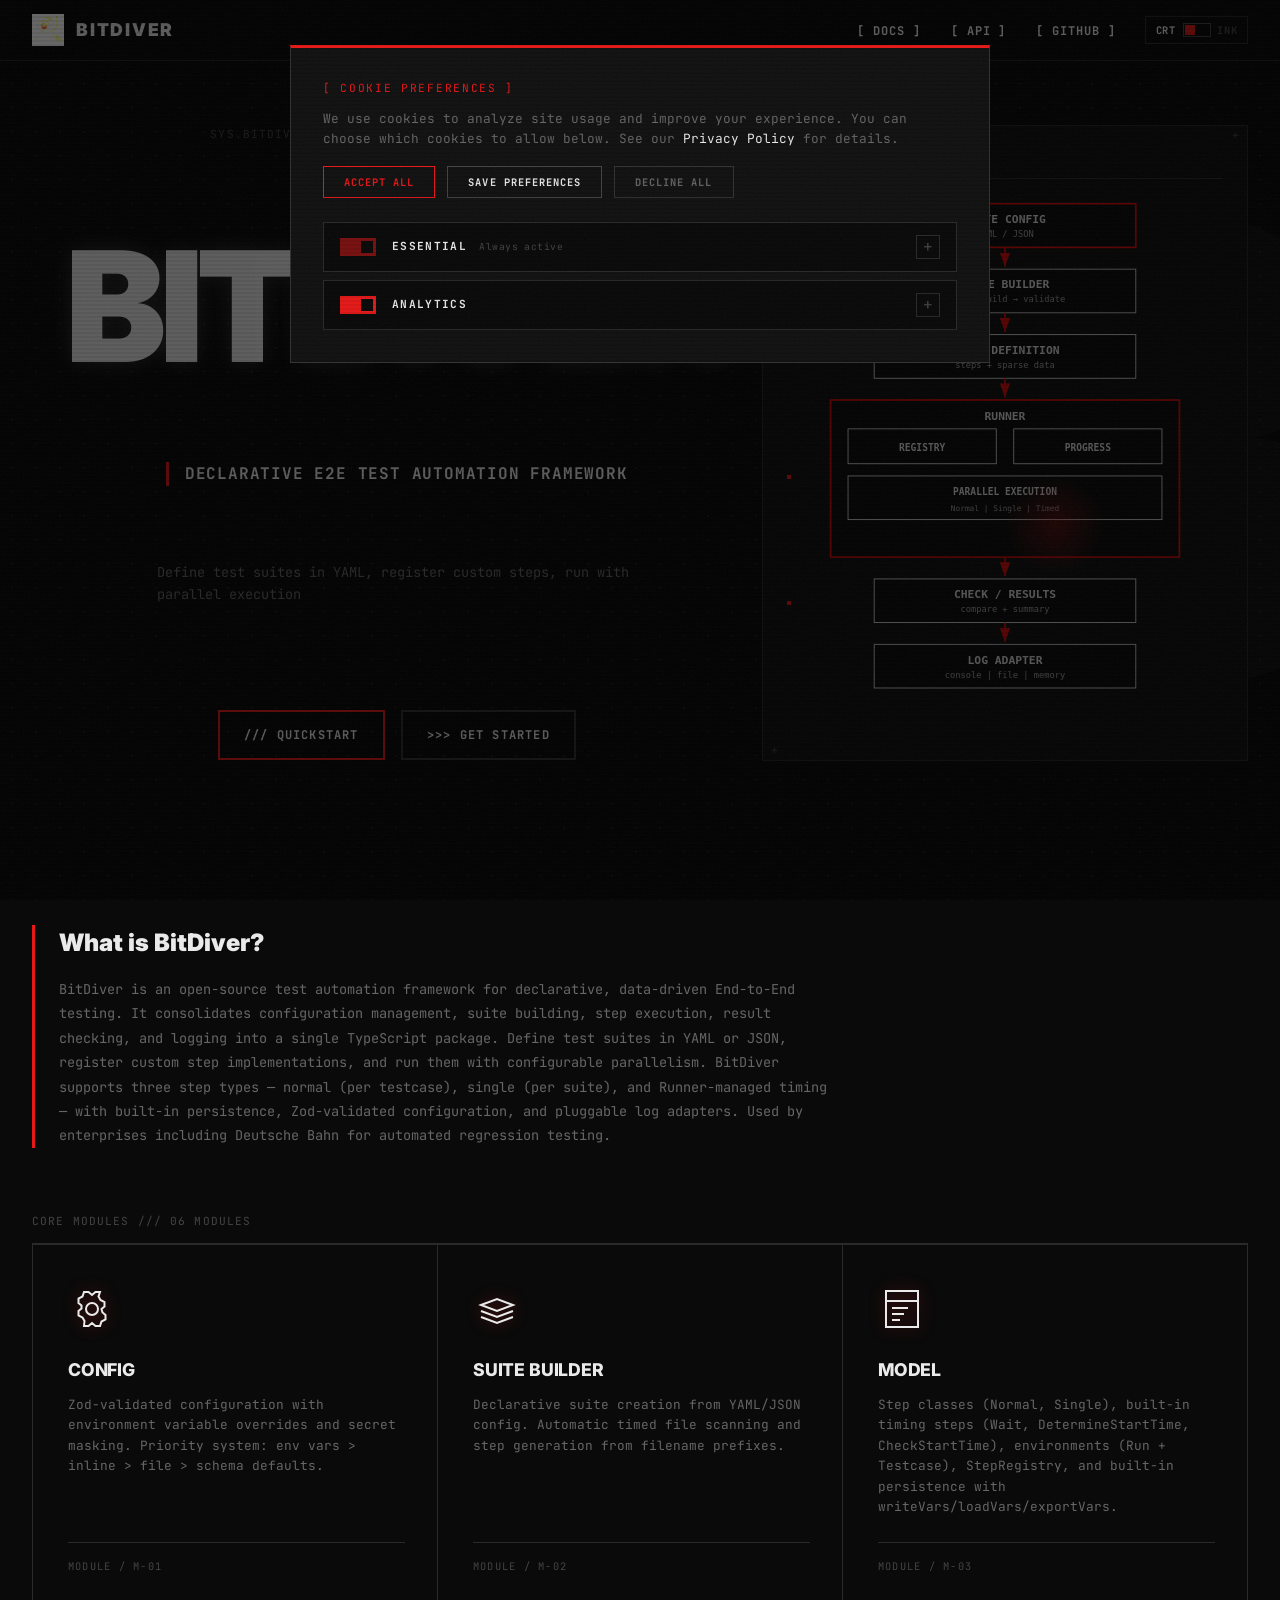
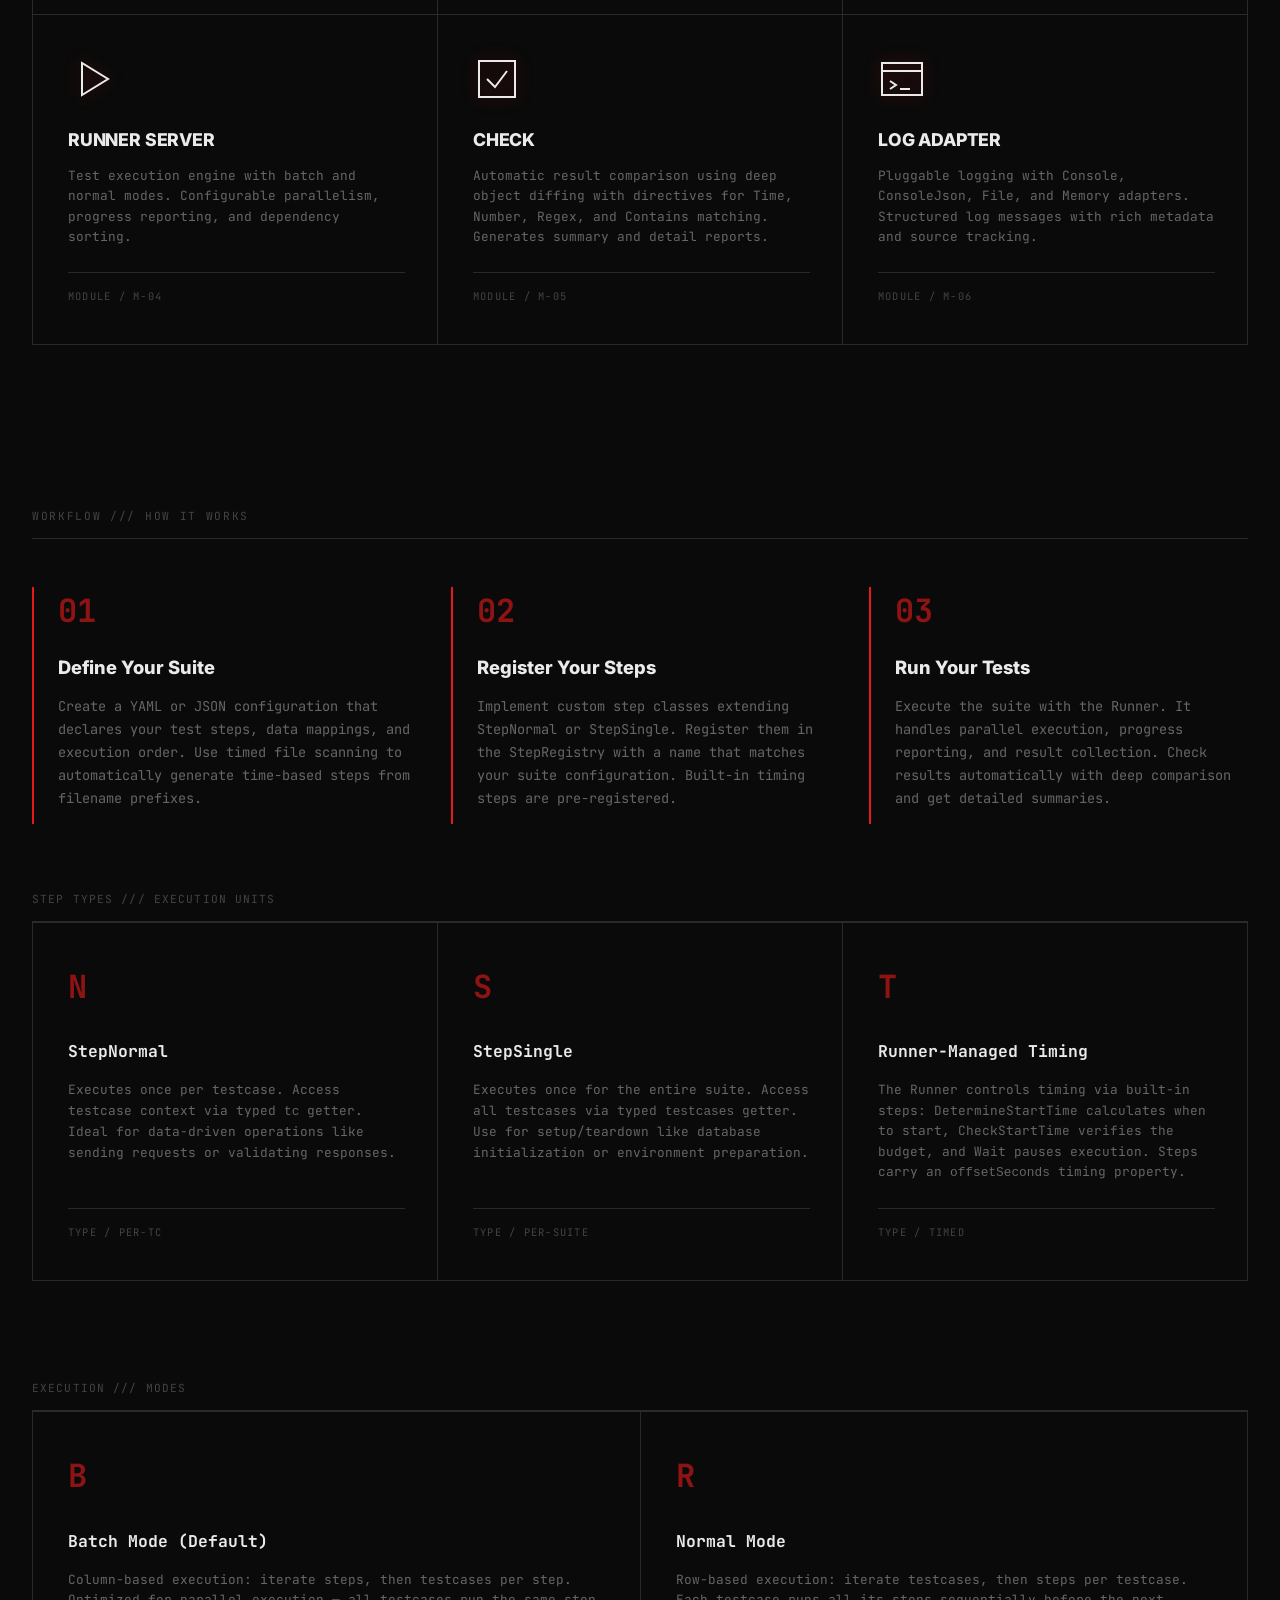
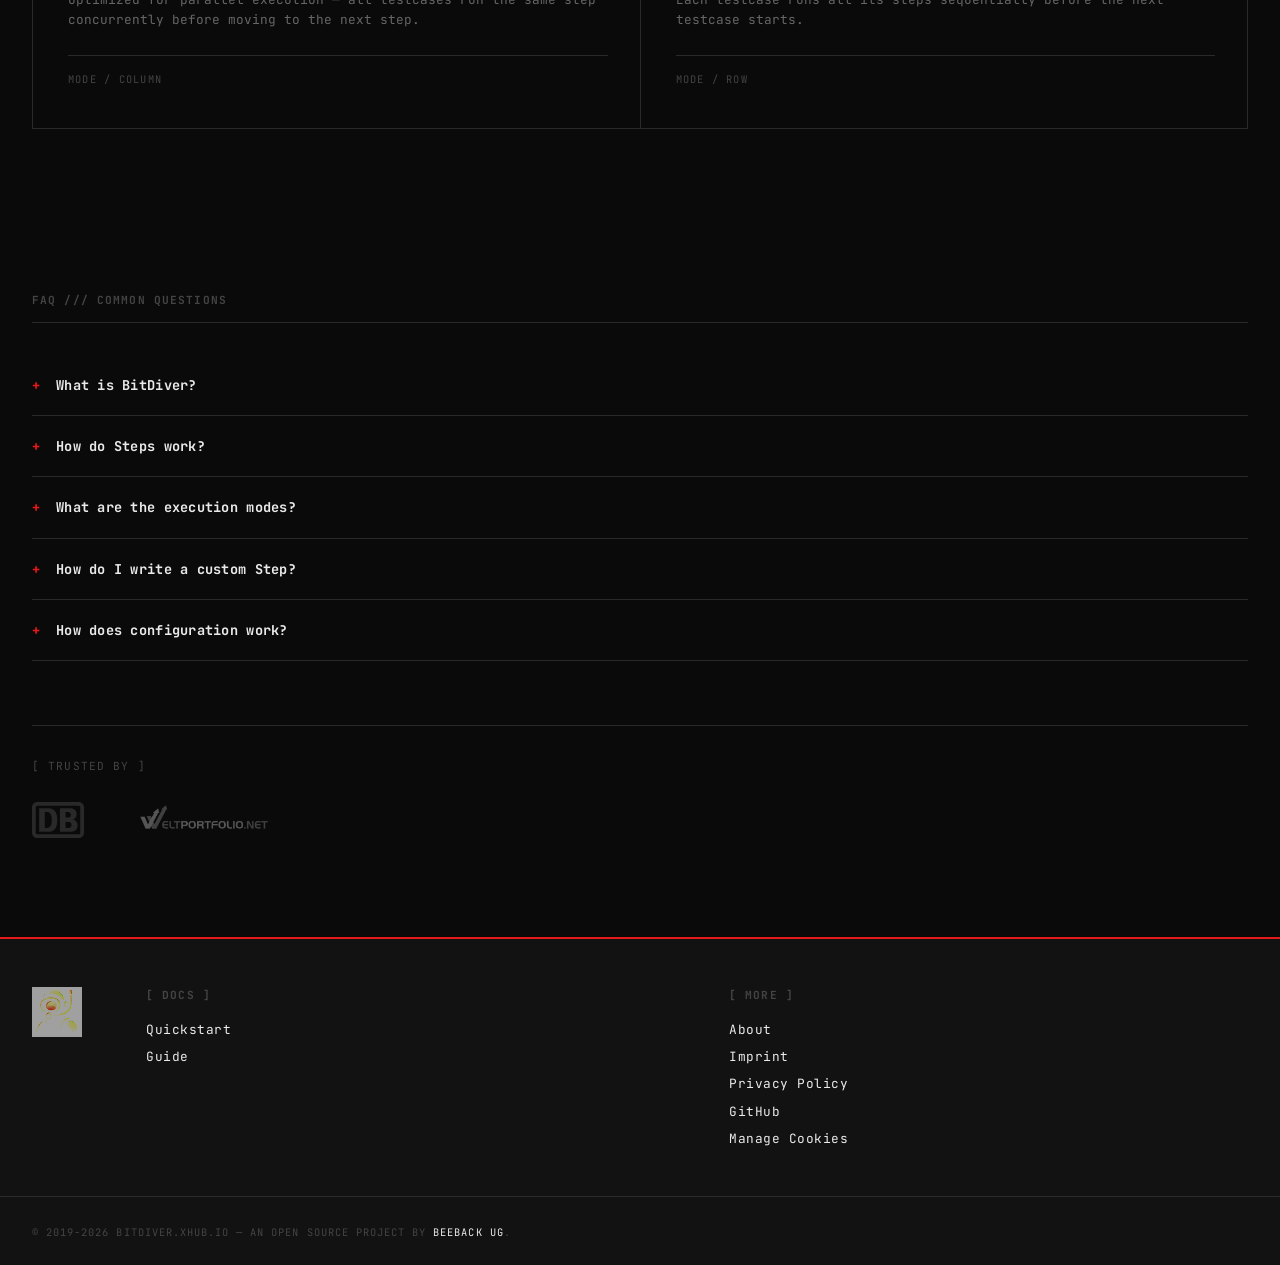
==== index.html @ 764ecbe9 "fix: update dokumentation" ====
<!DOCTYPE html>
<html lang="en">

<head>
  <meta charset="utf-8" />
  <meta http-equiv="X-UA-Compatible" content="IE=edge" />
  <title>BitDiver · Declarative E2E Test Automation Framework</title>
  <meta name="viewport" content="width=device-width, initial-scale=1.0" />
  <meta name="description" content="BitDiver is an open-source test automation framework for declarative, data-driven End-to-End testing. Define suites in YAML/JSON, register custom steps, run with parallel execution." />
  <meta property="og:title" content="BitDiver · Declarative E2E Test Automation Framework" />
  <meta property="og:type" content="website" />
  <meta property="og:url" content="https://bitdiver.xhub.io/" />
  <meta property="og:description" content="BitDiver is an open-source test automation framework for declarative, data-driven End-to-End testing with TypeScript." />
  <meta property="og:image" content="https://bitdiver.xhub.io/img/logo.png" />
  <meta name="twitter:card" content="summary" />
  <meta name="twitter:image" content="https://bitdiver.xhub.io/img/logo.png" />
  <meta name="twitter:title" content="BitDiver · Declarative E2E Test Automation Framework" />
  <meta name="twitter:description" content="An open-source test automation framework for declarative, data-driven End-to-End testing" />
  <meta name="twitter:site" content="@xhubio" />
  <meta name="robots" content="index, follow" />
  <link rel="canonical" href="https://bitdiver.xhub.io/" />
  <link rel="shortcut icon" href="/img/favicon.png" />
  <link rel="apple-touch-icon" href="/img/favicon.png" />
  <link rel="preconnect" href="https://fonts.googleapis.com" />
  <link rel="preconnect" href="https://fonts.gstatic.com" crossorigin />
  <link rel="preload"
    href="https://fonts.googleapis.com/css2?family=Inter:wght@800;900&family=JetBrains+Mono:wght@400;700&display=swap"
    as="style" />
  <link
    href="https://fonts.googleapis.com/css2?family=Inter:wght@800;900&family=JetBrains+Mono:wght@400;700&display=swap"
    rel="stylesheet" />
  <link rel="stylesheet" href="/css/brutalist.css" />
  <script type="application/ld+json">
  {
    "@context": "https://schema.org",
    "@type": "SoftwareApplication",
    "name": "BitDiver",
    "description": "A declarative E2E test automation framework. Define test suites in YAML/JSON, register custom steps, and run with parallel execution.",
    "url": "https://bitdiver.xhub.io",
    "applicationCategory": "DeveloperApplication",
    "operatingSystem": "Any",
    "offers": {
      "@type": "Offer",
      "price": "0",
      "priceCurrency": "USD"
    },
    "creator": {
      "@type": "Organization",
      "name": "xhub.io",
      "url": "https://xhub.io"
    },
    "codeRepository": "https://github.com/bitdiver/runner",
    "programmingLanguage": "TypeScript",
    "runtimePlatform": "Node.js",
    "license": "https://opensource.org/licenses/MIT",
    "datePublished": "2019-01-01",
    "dateModified": "2026-04-06",
    "keywords": "test automation, E2E testing, declarative testing, data-driven testing, parallel execution, TypeScript",
    "sameAs": [
      "https://github.com/bitdiver/runner",
      "https://www.npmjs.com/package/@xhubio/bitdiver-runner"
    ]
  }
  </script>
  <script type="application/ld+json">
  {
    "@context": "https://schema.org",
    "@type": "WebSite",
    "name": "BitDiver",
    "url": "https://bitdiver.xhub.io",
    "description": "An open-source test automation framework for declarative, data-driven E2E testing",
    "publisher": {
      "@type": "Organization",
      "name": "BeeBack UG",
      "url": "https://xhub.io"
    }
  }
  </script>
  <script type="application/ld+json">
  {
    "@context": "https://schema.org",
    "@type": "HowTo",
    "name": "How to run E2E tests with BitDiver",
    "description": "Define test suites declaratively, register custom step implementations, and execute with parallel processing.",
    "step": [
      {
        "@type": "HowToStep",
        "position": 1,
        "name": "Define Your Suite",
        "text": "Create a YAML or JSON configuration that declares your test steps, data mappings, and execution order. Use timed file scanning to automatically generate time-based steps from filename prefixes."
      },
      {
        "@type": "HowToStep",
        "position": 2,
        "name": "Register Your Steps",
        "text": "Implement custom step classes extending StepNormal or StepSingle. Register them in the StepRegistry with a name that matches your suite configuration. Built-in timing steps are pre-registered."
      },
      {
        "@type": "HowToStep",
        "position": 3,
        "name": "Run Your Tests",
        "text": "Execute the suite with the Runner. It handles parallel execution, progress reporting, and result collection. Check results automatically with deep comparison and get detailed summaries."
      }
    ]
  }
  </script>
  <script type="application/ld+json">
  {
    "@context": "https://schema.org",
    "@type": "FAQPage",
    "mainEntity": [
      {
        "@type": "Question",
        "name": "What is BitDiver?",
        "acceptedAnswer": {
          "@type": "Answer",
          "text": "BitDiver is an open-source test automation framework for declarative, data-driven End-to-End testing. It consolidates configuration, suite building, step execution, result checking, and logging into a single TypeScript package."
        }
      },
      {
        "@type": "Question",
        "name": "How do Steps work in BitDiver?",
        "acceptedAnswer": {
          "@type": "Answer",
          "text": "Steps follow a lifecycle: start() → beforeRun() → run() → afterRun() → end(). There are two primary types: StepNormal (runs per testcase) and StepSingle (runs once per suite). Timing is handled by the Runner using built-in steps (DetermineStartTime, CheckStartTime, Wait). Custom steps extend these base classes and implement the run() method."
        }
      },
      {
        "@type": "Question",
        "name": "What are the execution modes?",
        "acceptedAnswer": {
          "@type": "Answer",
          "text": "BitDiver supports two execution modes. Batch mode (default) iterates steps first, then testcases per step — optimized for parallel execution. Normal mode iterates testcases first, then steps per testcase — each testcase completes all steps before the next starts."
        }
      },
      {
        "@type": "Question",
        "name": "How do I write a custom Step?",
        "acceptedAnswer": {
          "@type": "Answer",
          "text": "Create a TypeScript class extending StepNormal or StepSingle. Implement the run() method with your test logic. Register the step in the StepRegistry with a name matching your suite configuration. Access testcase data via the typed tc getter (StepNormal) or testcases getter (StepSingle). Built-in timing steps are pre-registered."
        }
      },
      {
        "@type": "Question",
        "name": "How does configuration work?",
        "acceptedAnswer": {
          "@type": "Answer",
          "text": "BitDiver uses Zod schemas for configuration validation with TypeScript type inference. The loadConfig() function supports a priority system: environment variables override inline values, which override file values, which override schema defaults. Sensitive fields are automatically masked in logs."
        }
      }
    ]
  }
  </script>
  <!-- Google Analytics — loaded only after cookie consent -->
</head>

<body data-theme="tactical">

  <!-- CRT Scanline Overlay -->
  <div class="crt-overlay" aria-hidden="true"></div>

  <!-- HEADER -->
  <header class="site-header">
    <div class="header-inner">
      <a href="/" class="site-logo">
        <img src="/img/logo.png" alt="BitDiver" width="40" height="40" />
        <span class="site-name">BitDiver</span>
      </a>
      <div class="header-right">
        <nav class="site-nav">
          <ul>
            <li><a href="/docs/quickstart.html">[ DOCS ]</a></li>
            <li><a href="/docs/api.html">[ API ]</a></li>
            <li><a href="https://github.com/bitdiver/runner">[ GITHUB ]</a></li>
          </ul>
        </nav>
        <button class="theme-toggle" onclick="toggleTheme()" aria-label="Toggle theme">
          <span class="theme-toggle-label-dark">CRT</span>
          <span class="theme-toggle-track"><span class="theme-toggle-thumb"></span></span>
          <span class="theme-toggle-label-light">INK</span>
        </button>
      </div>
    </div>
  </header>

  <!-- HERO -->
  <section class="hero">
    <span class="hero-watermark" aria-hidden="true">B</span>
    <div class="hero-inner">
      <div class="hero-meta">
        <samp>SYS.BITDIVER // REV 3.0</samp>
        <samp>STATUS: OPERATIONAL</samp>
      </div>
      <h1 class="hero-title">BitDiver</h1>
      <p class="hero-tagline">Declarative E2E Test Automation Framework</p>
      <p class="hero-subtitle">Define test suites in YAML, register custom steps, run with parallel execution</p>
      <div class="hero-actions">
        <a href="/docs/quickstart.html" class="btn-primary">/// QUICKSTART</a>
        <a href="/docs/concepts.html" class="btn-secondary">&gt;&gt;&gt; GET STARTED</a>
      </div>
    </div>
    <div class="hero-diagram">
      <div class="diagram-frame">
        <div class="pulse-core" aria-hidden="true"></div>
        <span class="data-dot" aria-hidden="true"></span>
        <span class="data-dot" aria-hidden="true"></span>
        <span class="data-dot" aria-hidden="true"></span>
        <samp class="frame-label">[ SYSTEM ARCHITECTURE ]</samp>
        <img src="/img/arch.svg" alt="BitDiver architecture diagram" width="500" height="620" loading="lazy" />
      </div>
    </div>
  </section>

  <!-- WHAT IS BITDIVER -->
  <section class="definition">
    <div class="definition-inner">
      <h2>What is BitDiver?</h2>
      <p>BitDiver is an open-source test automation framework for declarative, data-driven End-to-End testing. It
        consolidates configuration management, suite building, step execution, result checking, and logging into a single
        TypeScript package. Define test suites in YAML or JSON, register custom step implementations, and run them with
        configurable parallelism. BitDiver supports three step types — normal (per testcase), single (per suite), and
        Runner-managed timing — with built-in persistence, Zod-validated configuration, and pluggable log adapters.
        Used by enterprises including Deutsche Bahn for automated regression testing.</p>
    </div>
  </section>

  <!-- CORE MODULES -->
  <section class="features">
    <div class="features-header">
      <samp>CORE MODULES /// 06 MODULES</samp>
      <hr />
    </div>
    <div class="features-grid">
      <article class="feature-card">
        <div class="feature-icon">
          <img src="/img/fa-config.svg" alt="Configuration icon" width="48" height="48" loading="lazy" />
        </div>
        <h2 class="feature-title">Config</h2>
        <p>Zod-validated configuration with environment variable overrides and secret masking. Priority system: env vars
          &gt; inline &gt; file &gt; schema defaults.</p>
        <samp class="feature-id">MODULE / M-01</samp>
      </article>
      <article class="feature-card">
        <div class="feature-icon">
          <img src="/img/fa-suite.svg" alt="Suite builder icon" width="48" height="48" loading="lazy" />
        </div>
        <h2 class="feature-title">Suite Builder</h2>
        <p>Declarative suite creation from YAML/JSON config. Automatic timed file scanning and step generation from
          filename prefixes.</p>
        <samp class="feature-id">MODULE / M-02</samp>
      </article>
      <article class="feature-card">
        <div class="feature-icon">
          <img src="/img/fa-model.svg" alt="Model icon" width="48" height="48" loading="lazy" />
        </div>
        <h2 class="feature-title">Model</h2>
        <p>Step classes (Normal, Single), built-in timing steps (Wait, DetermineStartTime, CheckStartTime), environments (Run + Testcase), StepRegistry, and built-in persistence
          with writeVars/loadVars/exportVars.</p>
        <samp class="feature-id">MODULE / M-03</samp>
      </article>
      <article class="feature-card">
        <div class="feature-icon">
          <img src="/img/fa-runner.svg" alt="Runner icon" width="48" height="48" loading="lazy" />
        </div>
        <h2 class="feature-title">Runner Server</h2>
        <p>Test execution engine with batch and normal modes. Configurable parallelism, progress reporting, and
          dependency sorting.</p>
        <samp class="feature-id">MODULE / M-04</samp>
      </article>
      <article class="feature-card">
        <div class="feature-icon">
          <img src="/img/fa-check.svg" alt="Check icon" width="48" height="48" loading="lazy" />
        </div>
        <h2 class="feature-title">Check</h2>
        <p>Automatic result comparison using deep object diffing with directives for Time, Number, Regex, and Contains
          matching. Generates summary and detail reports.</p>
        <samp class="feature-id">MODULE / M-05</samp>
      </article>
      <article class="feature-card">
        <div class="feature-icon">
          <img src="/img/fa-log.svg" alt="Log adapter icon" width="48" height="48" loading="lazy" />
        </div>
        <h2 class="feature-title">Log Adapter</h2>
        <p>Pluggable logging with Console, ConsoleJson, File, and Memory adapters. Structured log messages with rich
          metadata and source tracking.</p>
        <samp class="feature-id">MODULE / M-06</samp>
      </article>
    </div>
  </section>

  <!-- HOW IT WORKS -->
  <section class="how-it-works">
    <div class="how-header">
      <samp>WORKFLOW /// HOW IT WORKS</samp>
      <hr />
    </div>
    <div class="how-grid">
      <div class="how-step">
        <samp class="how-step-id">01</samp>
        <h3>Define Your Suite</h3>
        <p>Create a YAML or JSON configuration that declares your test steps, data mappings, and execution order. Use
          timed file scanning to automatically generate time-based steps from filename prefixes.</p>
      </div>
      <div class="how-step">
        <samp class="how-step-id">02</samp>
        <h3>Register Your Steps</h3>
        <p>Implement custom step classes extending StepNormal or StepSingle. Register them in the
          StepRegistry with a name that matches your suite configuration. Built-in timing steps are pre-registered.</p>
      </div>
      <div class="how-step">
        <samp class="how-step-id">03</samp>
        <h3>Run Your Tests</h3>
        <p>Execute the suite with the Runner. It handles parallel execution, progress reporting, and result collection.
          Check results automatically with deep comparison and get detailed summaries.</p>
      </div>
    </div>
  </section>

  <!-- STEP TYPES -->
  <section class="step-types">
    <div class="step-types-header">
      <samp>STEP TYPES /// EXECUTION UNITS</samp>
      <hr />
    </div>
    <div class="step-types-grid">
      <article class="step-type-card">
        <samp class="how-step-id">N</samp>
        <h3>StepNormal</h3>
        <p>Executes once per testcase. Access testcase context via typed <code>tc</code> getter. Ideal for data-driven
          operations like sending requests or validating responses.</p>
        <samp class="feature-id">TYPE / PER-TC</samp>
      </article>
      <article class="step-type-card">
        <samp class="how-step-id">S</samp>
        <h3>StepSingle</h3>
        <p>Executes once for the entire suite. Access all testcases via typed <code>testcases</code> getter. Use for
          setup/teardown like database initialization or environment preparation.</p>
        <samp class="feature-id">TYPE / PER-SUITE</samp>
      </article>
      <article class="step-type-card">
        <samp class="how-step-id">T</samp>
        <h3>Runner-Managed Timing</h3>
        <p>The Runner controls timing via built-in steps: DetermineStartTime calculates when to start, CheckStartTime verifies the budget, and Wait pauses execution. Steps carry an <code>offsetSeconds</code> timing property.</p>
        <samp class="feature-id">TYPE / TIMED</samp>
      </article>
    </div>
  </section>

  <!-- EXECUTION MODES -->
  <section class="execution-modes">
    <div class="execution-modes-header">
      <samp>EXECUTION /// MODES</samp>
      <hr />
    </div>
    <div class="execution-modes-grid">
      <article class="execution-mode-card">
        <samp class="how-step-id">B</samp>
        <h3>Batch Mode (Default)</h3>
        <p>Column-based execution: iterate steps, then testcases per step. Optimized for parallel execution — all
          testcases run the same step concurrently before moving to the next step.</p>
        <samp class="feature-id">MODE / COLUMN</samp>
      </article>
      <article class="execution-mode-card">
        <samp class="how-step-id">R</samp>
        <h3>Normal Mode</h3>
        <p>Row-based execution: iterate testcases, then steps per testcase. Each testcase runs all its steps
          sequentially before the next testcase starts.</p>
        <samp class="feature-id">MODE / ROW</samp>
      </article>
    </div>
  </section>

  <!-- FAQ -->
  <section class="faq">
    <div class="faq-header">
      <samp>FAQ /// COMMON QUESTIONS</samp>
      <hr />
    </div>
    <div class="faq-list">
      <details class="faq-item">
        <summary class="faq-question">What is BitDiver?</summary>
        <p class="faq-answer">BitDiver is an open-source test automation framework for declarative, data-driven
          End-to-End testing. It consolidates configuration, suite building, step execution, result checking, and logging
          into a single TypeScript package. Define suites in YAML/JSON, register custom steps, and run with parallel
          execution.</p>
      </details>
      <details class="faq-item">
        <summary class="faq-question">How do Steps work?</summary>
        <p class="faq-answer">Steps follow a lifecycle: start() &rarr; beforeRun() &rarr; run() &rarr; afterRun() &rarr; end(). There are
          two primary types: StepNormal (runs per testcase) and StepSingle (runs once per suite). Timing is handled by the Runner using built-in steps (DetermineStartTime, CheckStartTime, Wait). Custom steps extend these base classes and implement the run() method.</p>
      </details>
      <details class="faq-item">
        <summary class="faq-question">What are the execution modes?</summary>
        <p class="faq-answer">BitDiver supports two modes. Batch mode (default) iterates steps first, then testcases per
          step — optimized for parallel execution. Normal mode iterates testcases first, then steps per testcase — each
          testcase completes all steps before the next starts.</p>
      </details>
      <details class="faq-item">
        <summary class="faq-question">How do I write a custom Step?</summary>
        <p class="faq-answer">Create a TypeScript class extending StepNormal or StepSingle. Implement the
          run() method with your test logic. Register the step in the StepRegistry with a name matching your suite
          configuration. Access testcase data via the typed tc getter (StepNormal) or testcases getter (StepSingle). Built-in timing steps are pre-registered and available by default.</p>
      </details>
      <details class="faq-item">
        <summary class="faq-question">How does configuration work?</summary>
        <p class="faq-answer">BitDiver uses Zod schemas for configuration validation with TypeScript type inference. The
          loadConfig() function supports a priority system: environment variables override inline values, which override
          file values, which override schema defaults. Sensitive fields are automatically masked in logs.</p>
      </details>
    </div>
  </section>

  <!-- TRUST LOGOS -->
  <section class="trust">
    <div class="trust-inner">
      <samp class="trust-label">[ TRUSTED BY ]</samp>
      <div class="trust-logos">
        <img src="/img/users/deutschebahn.svg" alt="Deutsche Bahn" width="110" height="76" loading="lazy" />
        <a href="https://weltportfolio.net" target="_blank" rel="noopener">
          <picture>
            <source srcset="/img/users/LogoWeltportfolio.webp" type="image/webp"><img
              src="/img/users/LogoWeltportfolio.png" alt="Weltportfolio" width="200" height="50" loading="lazy" />
          </picture>
        </a>
      </div>
    </div>
  </section>

  <!-- FOOTER -->
  <footer class="site-footer">
    <div class="footer-inner">
      <div class="footer-logo">
        <a href="/"><img src="/img/logo.png" alt="BitDiver" width="50" height="50" /></a>
      </div>
      <div class="footer-col">
        <samp class="footer-heading">[ DOCS ]</samp>
        <a href="/docs/quickstart.html">Quickstart</a>
        <a href="/docs/concepts.html">Guide</a>
      </div>
      <div class="footer-col">
        <samp class="footer-heading">[ MORE ]</samp>
        <a href="/about.html">About</a>
        <a href="/imprint.html">Imprint</a>
        <a href="/privacyPolicy.html">Privacy Policy</a>
        <a href="https://github.com/bitdiver/runner">GitHub</a>
        <a href="#" onclick="resetCookieConsent();return false;">Manage Cookies</a>
      </div>
    </div>
    <div class="footer-copyright">
      <samp>&copy; 2019-2026 BITDIVER.XHUB.IO &mdash; An Open Source Project by <a
          href="https://xhub.io">BeeBack UG</a>.</samp>
    </div>
  </footer>

  <!-- Cookie Consent Banner -->
  <div id="cookie-banner" class="cookie-banner" style="display:none;">
    <div class="cookie-inner">
      <div class="cookie-main">
        <samp class="cookie-title">[ COOKIE PREFERENCES ]</samp>
        <p class="cookie-text">We use cookies to analyze site usage and improve your experience. You can choose which
          cookies to allow below. See our <a href="/privacyPolicy.html">Privacy Policy</a> for details.</p>
        <div class="cookie-actions">
          <button onclick="acceptAllCookies()" class="cookie-btn cookie-accept">ACCEPT ALL</button>
          <button onclick="savePreferences()" class="cookie-btn cookie-save">SAVE PREFERENCES</button>
          <button onclick="declineAllCookies()" class="cookie-btn cookie-decline">DECLINE ALL</button>
        </div>
      </div>
      <div class="cookie-categories">
        <!-- Essential -->
        <div class="cookie-category">
          <div class="cookie-cat-header">
            <label class="cookie-toggle">
              <input type="checkbox" checked disabled />
              <span class="cookie-slider cookie-slider-locked"></span>
            </label>
            <div class="cookie-cat-info">
              <samp class="cookie-cat-name">ESSENTIAL</samp>
              <span class="cookie-cat-badge">Always active</span>
            </div>
            <button class="cookie-expand" onclick="this.closest('.cookie-category').classList.toggle('open')"
              aria-label="Toggle details">+</button>
          </div>
          <div class="cookie-cat-details">
            <table class="cookie-table">
              <tr>
                <td><samp>Provider</samp></td>
                <td>bitdiver.xhub.io (First Party)</td>
              </tr>
              <tr>
                <td><samp>Cookies</samp></td>
                <td><code>bitdiver-theme</code> — Stores your theme preference (CRT/INK)</td>
              </tr>
              <tr>
                <td><samp>Duration</samp></td>
                <td>Persistent (localStorage)</td>
              </tr>
              <tr>
                <td><samp>Purpose</samp></td>
                <td>Remember your display preferences across visits</td>
              </tr>
            </table>
          </div>
        </div>
        <!-- Analytics -->
        <div class="cookie-category">
          <div class="cookie-cat-header">
            <label class="cookie-toggle">
              <input type="checkbox" id="cookie-analytics" checked />
              <span class="cookie-slider"></span>
            </label>
            <div class="cookie-cat-info">
              <samp class="cookie-cat-name">ANALYTICS</samp>
            </div>
            <button class="cookie-expand" onclick="this.closest('.cookie-category').classList.toggle('open')"
              aria-label="Toggle details">+</button>
          </div>
          <div class="cookie-cat-details">
            <table class="cookie-table">
              <tr>
                <td><samp>Provider</samp></td>
                <td>Google LLC (Google Analytics 4)</td>
              </tr>
              <tr>
                <td><samp>Cookies</samp></td>
                <td><code>_ga</code>, <code>_ga_*</code> — Distinguish unique visitors and sessions</td>
              </tr>
              <tr>
                <td><samp>Duration</samp></td>
                <td><code>_ga</code>: 2 years, <code>_ga_*</code>: 2 years</td>
              </tr>
              <tr>
                <td><samp>Purpose</samp></td>
                <td>Measure site usage, page views, and traffic sources to improve the site. IP addresses are
                  anonymized.</td>
              </tr>
              <tr>
                <td><samp>Privacy</samp></td>
                <td><a href="https://policies.google.com/privacy" target="_blank" rel="noopener">Google Privacy
                    Policy</a></td>
              </tr>
            </table>
          </div>
        </div>
      </div>
    </div>
  </div>

  <script src="/js/theme.js"></script>
  <script src="/js/cookies.js"></script>
</body>

</html>
---- css/brutalist.css ----
/* ============================================================
   BITDIVER — INDUSTRIAL BRUTALIST UI DESIGN SYSTEM
   Dual Mode: Tactical Telemetry (Dark) + Swiss Industrial Print (Light)
   ============================================================ */

/* ============================================================
   CUSTOM PROPERTIES — TACTICAL TELEMETRY (DARK)
   ============================================================ */
body[data-theme="tactical"] {
  --bg-primary: #0A0A0A;
  --bg-secondary: #121212;
  --bg-elevated: #1A1A1A;
  --fg-primary: #EAEAEA;
  --fg-secondary: #666666;
  --fg-dim: #444444;
  --accent-red: #E61919;
  --accent-red-hover: #FF2A2A;
  --accent-red-glow: rgba(230, 25, 25, 0.4);
  --border-color: #2A2A2A;
  --border-bright: #333333;
  --font-display: 'Inter', 'Helvetica Neue', Arial, sans-serif;
  --font-mono: 'JetBrains Mono', 'Courier New', monospace;
  --diagram-filter: brightness(0.9) contrast(1.1);
  --icon-filter: drop-shadow(0 0 8px rgba(230, 25, 25, 0.4));
  --hero-glow: 0 0 20px rgba(234, 234, 234, 0.15), 0 0 60px rgba(234, 234, 234, 0.05);
  --nav-hover-glow: 0 0 8px rgba(234, 234, 234, 0.2);
  --logo-invert: invert(1) brightness(2);
}

/* ============================================================
   CUSTOM PROPERTIES — SWISS INDUSTRIAL PRINT (LIGHT)
   ============================================================ */
body[data-theme="swiss"] {
  --bg-primary: #F4F4F0;
  --bg-secondary: #EAE8E3;
  --bg-elevated: #FFFFFF;
  --fg-primary: #050505;
  --fg-secondary: #444444;
  --fg-dim: #777777;
  --accent-red: #E61919;
  --accent-red-hover: #CC1414;
  --accent-red-glow: rgba(230, 25, 25, 0.15);
  --border-color: #C8C5BE;
  --border-bright: #A8A49C;
  --font-display: 'Inter', 'Helvetica Neue', Arial, sans-serif;
  --font-mono: 'JetBrains Mono', 'Courier New', monospace;
  --diagram-filter: none;
  --icon-filter: drop-shadow(0 0 4px rgba(230, 25, 25, 0.2));
  --hero-glow: none;
  --nav-hover-glow: none;
  --logo-invert: none;
}

/* ============================================================
   RESET & BASE (SHARED)
   ============================================================ */
body[data-theme="tactical"],
body[data-theme="swiss"] {
  margin: 0;
  padding: 0;
  background-color: var(--bg-primary);
  color: var(--fg-primary);
  font-family: var(--font-mono);
  font-size: 14px;
  line-height: 1.5;
  -webkit-font-smoothing: antialiased;
  -moz-osx-font-smoothing: grayscale;
  overflow-x: hidden;
  transition: background-color 0.3s ease, color 0.3s ease;
}

body[data-theme="tactical"] *,
body[data-theme="tactical"] *::before,
body[data-theme="tactical"] *::after,
body[data-theme="swiss"] *,
body[data-theme="swiss"] *::before,
body[data-theme="swiss"] *::after {
  box-sizing: border-box;
  border-radius: 0 !important;
}

/* Kill inherited Docusaurus chrome (header + footer only) */
body[data-theme="tactical"] .fixedHeaderContainer,
body[data-theme="tactical"] .homeContainer,
body[data-theme="tactical"] .homeSplashFade,
body[data-theme="tactical"] .nav-footer,
body[data-theme="swiss"] .fixedHeaderContainer,
body[data-theme="swiss"] .homeContainer,
body[data-theme="swiss"] .homeSplashFade,
body[data-theme="swiss"] .nav-footer {
  display: none !important;
}

/* ============================================================
   DOCUSAURUS CONTENT PAGES — Brutalist Override
   ============================================================ */

/* Main content wrapper */
body[data-theme="tactical"] .navPusher,
body[data-theme="swiss"] .navPusher {
  background: var(--bg-primary);
  color: var(--fg-primary);
  min-height: 60vh;
}

body[data-theme="tactical"] .docMainWrapper,
body[data-theme="swiss"] .docMainWrapper {
  background: var(--bg-primary);
  display: flex !important;
  gap: 2rem;
  padding: 2rem 0 !important;
  max-width: 100% !important;
  box-sizing: border-box !important;
  overflow: hidden !important;
}

body[data-theme="tactical"] .navPusher,
body[data-theme="swiss"] .navPusher,
body[data-theme="tactical"] div.navPusher,
body[data-theme="swiss"] div.navPusher {
  max-width: 1400px !important;
  width: 100% !important;
  margin: 0 auto !important;
  padding: 0 2rem !important;
  overflow-x: hidden !important;
  box-sizing: border-box !important;
}

body[data-theme="tactical"] .documentContainer,
body[data-theme="swiss"] .documentContainer {
  max-width: 1400px;
  margin: 0 auto;
  padding: 2rem 2rem;
}

/* Sidebar navigation */
body[data-theme="tactical"] .docsNavContainer,
body[data-theme="swiss"] .docsNavContainer {
  background: var(--bg-secondary);
  border-right: 1px solid var(--border-color);
  width: 260px !important;
  min-width: 260px !important;
  flex-shrink: 0 !important;
}

body[data-theme="tactical"] .toc .navBreadcrumb,
body[data-theme="swiss"] .toc .navBreadcrumb {
  display: none !important;
}

body[data-theme="tactical"] .navGroups,
body[data-theme="swiss"] .navGroups {
  display: block !important;
  padding: 0 1rem !important;
}

body[data-theme="tactical"] .navGroup ul.hide,
body[data-theme="swiss"] .navGroup ul.hide {
  display: block !important;
}

/* Main content area takes remaining width */
body[data-theme="tactical"] .docsContainer,
body[data-theme="swiss"] .docsContainer {
  flex: 1 1 0% !important;
  min-width: 0 !important;
  max-width: none !important;
  padding: 0 !important;
  width: 100% !important;
}

/* Override Docusaurus .container and .wrapper max-width */
body[data-theme="tactical"] .container,
body[data-theme="swiss"] .container {
  max-width: 100% !important;
  width: 100% !important;
  padding: 0 !important;
}

body[data-theme="tactical"] .wrapper,
body[data-theme="swiss"] .wrapper {
  max-width: 100% !important;
  width: 100% !important;
  padding: 0 !important;
  box-sizing: border-box !important;
}

body[data-theme="tactical"] .docMainWrapper.wrapper,
body[data-theme="swiss"] .docMainWrapper.wrapper {
  padding: 2rem 0 !important;
  align-items: flex-start !important;
}

body[data-theme="tactical"] .mainContainer,
body[data-theme="swiss"] .mainContainer {
  display: block !important;
  width: 100% !important;
  max-width: 100% !important;
  flex: 1 !important;
  box-sizing: border-box !important;
}

body[data-theme="tactical"] .docsContainer .wrapper,
body[data-theme="swiss"] .docsContainer .wrapper {
  max-width: 100% !important;
  padding: 0 !important;
  overflow-wrap: break-word;
  width: 100% !important;
}

body[data-theme="tactical"] .docsContainer .post,
body[data-theme="swiss"] .docsContainer .post {
  max-width: 100% !important;
}

/* onPageNav — hide it, give space to content */
body[data-theme="tactical"] .onPageNav,
body[data-theme="swiss"] .onPageNav {
  display: none !important;
}

body[data-theme="tactical"] .navGroupCategoryTitle,
body[data-theme="swiss"] .navGroupCategoryTitle {
  color: var(--accent-red);
  font-family: var(--font-mono);
  font-size: 0.75rem;
  letter-spacing: 0.1em;
  text-transform: uppercase;
}

body[data-theme="tactical"] .navItem,
body[data-theme="swiss"] .navItem {
  color: var(--fg-secondary);
  font-family: var(--font-mono);
  font-size: 0.85rem;
  border-left: 2px solid transparent;
  transition: all 0.15s;
}

body[data-theme="tactical"] .navItem:hover,
body[data-theme="swiss"] .navItem:hover {
  color: var(--fg-primary);
  border-left-color: var(--accent-red);
}

body[data-theme="tactical"] .navListItemActive .navItem,
body[data-theme="swiss"] .navListItemActive .navItem {
  color: var(--accent-red);
  border-left-color: var(--accent-red);
  font-weight: 700;
}

body[data-theme="tactical"] .navItem .nav-date,
body[data-theme="swiss"] .navItem .nav-date {
  display: block;
  font-size: 0.6rem;
  letter-spacing: 0.08em;
  color: var(--fg-dim);
  margin-bottom: 0.15rem;
}

body[data-theme="tactical"] .navListItem,
body[data-theme="swiss"] .navListItem {
  padding: 0.4rem 0;
  border-bottom: 1px solid var(--border-color);
}

body[data-theme="tactical"] .navListItem:last-child,
body[data-theme="swiss"] .navListItem:last-child {
  border-bottom: none;
}

body[data-theme="tactical"] .navGroupSubcategoryTitle,
body[data-theme="swiss"] .navGroupSubcategoryTitle {
  color: var(--fg-dim);
  font-family: var(--font-mono);
  font-size: 0.7rem;
  letter-spacing: 0.08em;
  text-transform: uppercase;
}

/* Content area */
/* mainContainer colors (layout handled above) */
body[data-theme="tactical"] .mainContainer,
body[data-theme="swiss"] .mainContainer {
  background: var(--bg-primary) !important;
  color: var(--fg-primary) !important;
}

body[data-theme="tactical"] .post,
body[data-theme="swiss"] .post {
  color: var(--fg-primary);
}

body[data-theme="tactical"] .postHeaderTitle,
body[data-theme="swiss"] .postHeaderTitle {
  color: var(--fg-primary);
  font-family: var(--font-display);
  font-weight: 900;
  letter-spacing: 0.02em;
  border-bottom: 2px solid var(--accent-red);
  padding-bottom: 0.5rem;
}

body[data-theme="tactical"] .post h2,
body[data-theme="swiss"] .post h2 {
  color: var(--fg-primary);
  font-family: var(--font-display);
  font-weight: 800;
  margin-top: 2.5rem;
}

body[data-theme="tactical"] .post h3,
body[data-theme="swiss"] .post h3 {
  color: var(--fg-secondary);
  font-family: var(--font-display);
  font-weight: 700;
}

body[data-theme="tactical"] .post p,
body[data-theme="tactical"] .post li,
body[data-theme="swiss"] .post p,
body[data-theme="swiss"] .post li {
  color: var(--fg-secondary);
  font-family: var(--font-mono);
  font-size: 0.9rem;
  line-height: 1.7;
}

body[data-theme="tactical"] .post a,
body[data-theme="swiss"] .post a {
  color: var(--accent-red);
  text-decoration: none;
  border-bottom: 1px solid var(--accent-red-glow);
}

body[data-theme="tactical"] .post a:hover,
body[data-theme="swiss"] .post a:hover {
  color: var(--accent-red-hover);
}

/* Code blocks */
body[data-theme="tactical"] .post pre,
body[data-theme="swiss"] .post pre {
  background: var(--bg-secondary) !important;
  border: 1px solid var(--border-color);
  font-family: var(--font-mono);
  font-size: 0.85rem;
}

body[data-theme="tactical"] .post code,
body[data-theme="swiss"] .post code {
  font-family: var(--font-mono);
  font-size: 0.85rem;
  background: var(--bg-secondary);
  padding: 0.15em 0.4em;
  border: 1px solid var(--border-color);
}

body[data-theme="tactical"] .post pre code,
body[data-theme="swiss"] .post pre code {
  background: none;
  border: none;
  padding: 0;
}

/* Tables in docs */
body[data-theme="tactical"] .post table,
body[data-theme="swiss"] .post table {
  border-collapse: collapse;
  width: 100%;
  font-family: var(--font-mono);
  font-size: 0.85rem;
}

body[data-theme="tactical"] .post th,
body[data-theme="swiss"] .post th {
  background: var(--bg-secondary);
  color: var(--accent-red);
  border: 1px solid var(--border-color);
  padding: 0.5rem 0.75rem;
  text-align: left;
  text-transform: uppercase;
  font-size: 0.75rem;
  letter-spacing: 0.08em;
}

body[data-theme="tactical"] .post td,
body[data-theme="swiss"] .post td {
  border: 1px solid var(--border-color);
  padding: 0.5rem 0.75rem;
  color: var(--fg-secondary);
}

/* Images in docs */
body[data-theme="tactical"] .post img,
body[data-theme="swiss"] .post img {
  filter: var(--diagram-filter);
  border: 1px solid var(--border-color);
  margin: 1rem 0;
}

/* Prev/Next navigation */
body[data-theme="tactical"] .docs-prevnext,
body[data-theme="swiss"] .docs-prevnext {
  border-top: 1px solid var(--border-color);
  margin-top: 3rem;
  padding-top: 1.5rem;
}

body[data-theme="tactical"] .docs-prevnext a,
body[data-theme="swiss"] .docs-prevnext a {
  color: var(--accent-red);
  font-family: var(--font-mono);
  font-size: 0.85rem;
}

/* On-page TOC */
body[data-theme="tactical"] .onPageNav,
body[data-theme="swiss"] .onPageNav {
  border-left: 1px solid var(--border-color);
}

body[data-theme="tactical"] .onPageNav a,
body[data-theme="swiss"] .onPageNav a {
  color: var(--fg-dim);
  font-family: var(--font-mono);
  font-size: 0.75rem;
}

body[data-theme="tactical"] .onPageNav a:hover,
body[data-theme="swiss"] .onPageNav a:hover {
  color: var(--accent-red);
}

/* Grid blocks (help page) */
body[data-theme="tactical"] .gridBlock .blockContent h2,
body[data-theme="swiss"] .gridBlock .blockContent h2 {
  color: var(--fg-primary);
  font-family: var(--font-display);
}

body[data-theme="tactical"] .gridBlock .blockContent p,
body[data-theme="swiss"] .gridBlock .blockContent p {
  color: var(--fg-secondary);
  font-family: var(--font-mono);
  font-size: 0.85rem;
}

/* Blog styles */
body[data-theme="tactical"] .blogContainer,
body[data-theme="swiss"] .blogContainer {
  background: var(--bg-primary);
  color: var(--fg-primary);
}

/* Hash link icon color */
body[data-theme="tactical"] .hash-link-icon,
body[data-theme="swiss"] .hash-link-icon {
  fill: var(--accent-red);
}

/* ============================================================
   NOISE GRAIN OVERLAY (both modes, different opacity)
   ============================================================ */
body[data-theme="tactical"]::before,
body[data-theme="swiss"]::before {
  content: '';
  position: fixed;
  inset: 0;
  pointer-events: none;
  z-index: 9998;
  background-image: url("data:image/svg+xml,%3Csvg viewBox='0 0 256 256' xmlns='http://www.w3.org/2000/svg'%3E%3Cfilter id='noise'%3E%3CfeTurbulence type='fractalNoise' baseFrequency='0.65' numOctaves='3' stitchTiles='stitch'/%3E%3CfeColorMatrix type='saturate' values='0'/%3E%3C/filter%3E%3Crect width='100%25' height='100%25' filter='url(%23noise)'/%3E%3C/svg%3E");
  background-repeat: repeat;
  background-size: 256px 256px;
}

body[data-theme="tactical"]::before {
  opacity: 0.035;
}

body[data-theme="swiss"]::before {
  opacity: 0.025;
}

/* ============================================================
   CRT SCANLINE OVERLAY (dark mode only)
   ============================================================ */
.crt-overlay {
  position: fixed;
  inset: 0;
  pointer-events: none;
  z-index: 9999;
  transition: opacity 0.3s ease;
}

body[data-theme="tactical"] .crt-overlay {
  background: repeating-linear-gradient(0deg,
      transparent,
      transparent 2px,
      rgba(0, 0, 0, 0.06) 2px,
      rgba(0, 0, 0, 0.06) 4px);
  opacity: 1;
}

body[data-theme="swiss"] .crt-overlay {
  opacity: 0;
}

/* ============================================================
   LINKS
   ============================================================ */
body[data-theme="tactical"] a,
body[data-theme="swiss"] a {
  color: var(--fg-primary);
  text-decoration: none;
  transition: color 0.15s ease, text-shadow 0.15s ease;
}

body[data-theme="tactical"] a:hover:not(.btn-primary):not(.btn-secondary) {
  color: var(--accent-red-hover);
  text-shadow: 0 0 8px var(--accent-red-glow);
}

body[data-theme="swiss"] a:hover:not(.btn-primary):not(.btn-secondary) {
  color: var(--accent-red);
}

/* ============================================================
   HEADER
   ============================================================ */
.site-header {
  position: sticky;
  top: 0;
  z-index: 100;
  background-color: var(--bg-primary);
  border-bottom: 1px solid var(--border-color);
  transition: background-color 0.3s ease, border-color 0.3s ease;
}

.header-inner {
  max-width: 1400px;
  margin: 0 auto;
  padding: 0 2rem;
  height: 60px;
  display: flex;
  align-items: center;
  justify-content: space-between;
}

.site-logo {
  display: flex;
  align-items: center;
  gap: 0.75rem;
  text-decoration: none;
}

.site-logo img {
  height: 32px;
  width: auto;
  filter: var(--logo-invert);
  transition: filter 0.3s ease, background-color 0.3s ease, box-shadow 0.3s ease;
}

body[data-theme="swiss"] .site-logo img {
  background-color: #111111;
  border-radius: 50% !important;
  padding: 4px;
  box-shadow: 0 0 0 2px #111111;
}

.site-name {
  font-family: var(--font-display);
  font-weight: 900;
  font-size: 1.1rem;
  letter-spacing: 0.1em;
  color: var(--fg-primary);
  text-transform: uppercase;
}

/* Nav + toggle wrapper */
.header-right {
  display: flex;
  align-items: center;
  gap: 1rem;
}

.site-nav ul {
  list-style: none;
  margin: 0;
  padding: 0;
  display: flex;
  gap: 0.25rem;
  align-items: center;
}

.site-nav li {
  margin: 0 !important;
}

.site-nav a {
  font-family: var(--font-mono);
  font-size: 0.75rem;
  font-weight: 700;
  letter-spacing: 0.08em;
  text-transform: uppercase;
  padding: 0.5rem 0.75rem;
  color: var(--fg-secondary);
  border: 1px solid transparent;
  transition: all 0.15s ease;
}

.site-nav a:hover {
  color: var(--fg-primary);
  border-color: var(--border-bright);
  text-shadow: var(--nav-hover-glow);
}

/* ============================================================
   THEME TOGGLE
   ============================================================ */
.theme-toggle {
  font-family: var(--font-mono);
  font-size: 0.65rem;
  font-weight: 700;
  letter-spacing: 0.08em;
  text-transform: uppercase;
  color: var(--fg-dim);
  background: none;
  border: 1px solid var(--border-color);
  padding: 0.4rem 0.6rem;
  cursor: pointer;
  transition: all 0.15s ease;
  white-space: nowrap;
  display: flex;
  align-items: center;
  gap: 0.4rem;
}

.theme-toggle:hover {
  color: var(--fg-primary);
  border-color: var(--border-bright);
}

.theme-toggle-track {
  width: 28px;
  height: 14px;
  border: 1px solid var(--fg-dim);
  position: relative;
  transition: border-color 0.15s ease;
}

.theme-toggle-thumb {
  position: absolute;
  top: 1px;
  width: 10px;
  height: 10px;
  background-color: var(--accent-red);
  transition: left 0.2s ease;
}

body[data-theme="tactical"] .theme-toggle-thumb {
  left: 1px;
}

body[data-theme="swiss"] .theme-toggle-thumb {
  left: 15px;
}

.theme-toggle-label-dark,
.theme-toggle-label-light {
  transition: color 0.15s ease;
}

body[data-theme="tactical"] .theme-toggle-label-dark {
  color: var(--fg-primary);
}

body[data-theme="tactical"] .theme-toggle-label-light {
  color: var(--fg-dim);
}

body[data-theme="swiss"] .theme-toggle-label-dark {
  color: var(--fg-dim);
}

body[data-theme="swiss"] .theme-toggle-label-light {
  color: var(--fg-primary);
}

/* ============================================================
   HERO
   ============================================================ */
.hero {
  max-width: 1400px;
  margin: 0 auto;
  padding: 4rem 2rem 6rem;
  display: grid;
  grid-template-columns: 3fr 2fr;
}

.hero-inner {
  display: flex;
  flex-direction: column;
  justify-content: center;
  gap: 4rem;
  align-items: center;
  min-height: 70vh;
  position: relative;
  overflow: hidden;
}

/* Dot-Matrix background */
.hero::after {
  content: '';
  position: absolute;
  inset: 0;
  pointer-events: none;
  z-index: 0;
  opacity: 0.07;
  background-image: radial-gradient(circle, var(--fg-primary) 1px, transparent 1px);
  background-size: 24px 24px;
}

/* Oversized "N" watermark */
.hero-watermark {
  position: absolute;
  right: -5%;
  top: 50%;
  transform: translateY(-50%);
  font-family: var(--font-display);
  font-weight: 900;
  font-size: clamp(30rem, 50vw, 60rem);
  line-height: 1;
  letter-spacing: -0.04em;
  color: var(--fg-primary);
  opacity: 0.03;
  pointer-events: none;
  z-index: 0;
  user-select: none;
}

body[data-theme="swiss"] .hero::after {
  opacity: 0.06;
}

body[data-theme="swiss"] .hero-watermark {
  opacity: 0.04;
}

.hero>*:not(.hero-watermark) {
  position: relative;
  z-index: 1;
}

.hero-meta {
  display: flex;
  gap: 2rem;
  margin-bottom: 2rem;
}

.hero-meta samp {
  font-family: var(--font-mono);
  font-size: 0.7rem;
  letter-spacing: 0.1em;
  color: var(--fg-dim);
  text-transform: uppercase;
}

.hero-title {
  font-family: var(--font-display);
  font-weight: 900;
  font-size: clamp(4rem, 12vw, 12rem);
  line-height: 0.88;
  letter-spacing: -0.04em;
  text-transform: uppercase;
  color: var(--fg-primary);
  margin: 0 0 1.5rem 0;
  text-shadow: var(--hero-glow);
  transition: text-shadow 0.3s ease;
}

.hero-tagline {
  font-family: var(--font-mono);
  font-size: 1rem;
  font-weight: 700;
  letter-spacing: 0.05em;
  text-transform: uppercase;
  color: var(--fg-primary);
  margin: 0 0 0.75rem 0;
  padding-left: 1rem;
  border-left: 3px solid var(--accent-red);
}

.hero-subtitle {
  font-family: var(--font-mono);
  font-size: 0.85rem;
  color: var(--fg-secondary);
  margin: 0 0 2.5rem 0;
  line-height: 1.6;
  max-width: 480px;
}

/* --- HERO ACTIONS --- */
.hero-actions {
  display: flex;
  gap: 1rem;
  flex-wrap: wrap;
}

.btn-primary,
.btn-secondary {
  font-family: var(--font-mono);
  font-size: 0.75rem;
  font-weight: 700;
  letter-spacing: 0.1em;
  text-transform: uppercase;
  padding: 0.875rem 1.5rem;
  border: 2px solid var(--border-bright);
  background: transparent;
  color: var(--fg-primary);
  cursor: pointer;
  transition: all 0.15s ease;
  text-decoration: none;
  display: inline-block;
}

.btn-primary {
  border-color: var(--accent-red);
  color: var(--accent-red);
}

.btn-primary:hover {
  background-color: var(--accent-red);
  color: #FFFFFF;
  border-style: dashed;
  text-shadow: none;
  box-shadow: 0 0 20px var(--accent-red-glow);
}

.btn-secondary:hover {
  border-color: var(--fg-primary);
  background-color: var(--fg-primary);
  color: var(--bg-primary);
  text-shadow: none;
}

/* --- HERO DIAGRAM --- */
.hero-diagram {
  display: flex;
  align-items: center;
  justify-content: center;
}

.diagram-frame {
  border: 1px solid var(--border-color);
  padding: 1.5rem;
  position: relative;
  background-color: var(--bg-secondary);
  width: 100%;
  transition: background-color 0.3s ease, border-color 0.3s ease, transform 0.4s ease, box-shadow 0.4s ease, z-index 0s;
  cursor: zoom-in;
  z-index: 1;
}

.diagram-frame:hover {
  transform: scale(1.6);
  transform-origin: top right;
  z-index: 10;
  box-shadow: 0 0 80px rgba(0, 0, 0, 0.7);
}

.diagram-frame img {
  max-width: 100%;
  height: auto;
  display: block;
  filter: var(--diagram-filter);
  transition: filter 0.3s ease;
}


.frame-label {
  font-family: var(--font-mono);
  font-size: 0.65rem;
  letter-spacing: 0.12em;
  color: var(--fg-dim);
  text-transform: uppercase;
  display: block;
  margin-bottom: 1rem;
  padding-bottom: 0.75rem;
  border-bottom: 1px solid var(--border-color);
  transition: opacity 0.3s ease;
}

/* Crosshair corners on diagram frame */
.diagram-frame::before,
.diagram-frame::after {
  content: '+';
  position: absolute;
  font-family: var(--font-mono);
  font-size: 0.7rem;
  color: var(--fg-dim);
  line-height: 1;
}

.diagram-frame::before {
  top: 4px;
  right: 8px;
}

.diagram-frame::after {
  bottom: 4px;
  left: 8px;
}

/* ============================================================
   FEATURES
   ============================================================ */
.features {
  max-width: 1400px;
  margin: 0 auto;
  padding: 0 2rem 6rem;
}

.features-header {
  margin-bottom: 0;
}

.features-header samp {
  font-family: var(--font-mono);
  font-size: 0.7rem;
  letter-spacing: 0.1em;
  color: var(--fg-dim);
  text-transform: uppercase;
}

.features-header hr {
  border: none;
  border-top: 1px solid var(--border-color);
  margin: 0.75rem 0 0 0;
}

/* Grid-gap-as-border technique */
.features-grid {
  display: grid;
  grid-template-columns: repeat(3, 1fr);
  gap: 1px;
  background-color: var(--border-color);
  border: 1px solid var(--border-color);
  transition: background-color 0.3s ease, border-color 0.3s ease;
}

.feature-card {
  background-color: var(--bg-primary);
  padding: 2.5rem 2rem;
  display: flex;
  flex-direction: column;
  position: relative;
  transition: background-color 0.3s ease;
}

.feature-icon {
  margin-bottom: 1.5rem;
  width: 48px;
  height: 48px;
}

.feature-icon img {
  width: 48px;
  height: 48px;
  filter: var(--icon-filter);
  transition: filter 0.3s ease;
}

.feature-title {
  font-family: var(--font-display);
  font-weight: 800;
  font-size: 1.1rem;
  letter-spacing: -0.01em;
  text-transform: uppercase;
  color: var(--fg-primary);
  margin: 0 0 0.75rem 0;
}

.feature-card p {
  font-family: var(--font-mono);
  font-size: 0.8rem;
  line-height: 1.6;
  color: var(--fg-secondary);
  margin: 0 0 1.5rem 0;
  flex: 1;
}

.feature-id {
  font-family: var(--font-mono);
  font-size: 0.65rem;
  letter-spacing: 0.12em;
  color: var(--fg-dim);
  text-transform: uppercase;
  border-top: 1px solid var(--border-color);
  padding-top: 1rem;
  margin-top: auto;
}

/* ============================================================
   STEP TYPES SECTION
   ============================================================ */
.step-types {
  max-width: 1400px;
  margin: 0 auto;
  padding: 0 2rem 6rem;
}

.step-types-header {
  margin-bottom: 0;
}

.step-types-header samp {
  font-family: var(--font-mono);
  font-size: 0.7rem;
  letter-spacing: 0.1em;
  color: var(--fg-dim);
  text-transform: uppercase;
}

.step-types-header hr {
  border: none;
  border-top: 1px solid var(--border-color);
  margin: 0.75rem 0 0 0;
}

/* Grid-gap-as-border technique */
.step-types-grid {
  display: grid;
  grid-template-columns: repeat(3, 1fr);
  gap: 1px;
  background-color: var(--border-color);
  border: 1px solid var(--border-color);
  transition: background-color 0.3s ease, border-color 0.3s ease;
}

.step-type-card {
  background-color: var(--bg-primary);
  padding: 2.5rem 2rem;
  display: flex;
  flex-direction: column;
  position: relative;
  border-left: 3px solid transparent;
  transition: background-color 0.2s ease, border-left-color 0.2s ease;
}

.step-type-card:hover {
  background-color: var(--bg-secondary);
  border-left-color: var(--accent-red);
}

.step-type-icon {
  margin-bottom: 1.5rem;
  width: 48px;
  height: 48px;
}

.step-type-icon img {
  width: 48px;
  height: 48px;
  filter: var(--icon-filter);
  transition: filter 0.3s ease;
}

.step-type-title {
  font-family: var(--font-display);
  font-weight: 800;
  font-size: 1.1rem;
  letter-spacing: -0.01em;
  text-transform: uppercase;
  color: var(--fg-primary);
  margin: 0 0 0.75rem 0;
}

.step-type-card p {
  font-family: var(--font-mono);
  font-size: 0.8rem;
  line-height: 1.6;
  color: var(--fg-secondary);
  margin: 0 0 1.5rem 0;
  flex: 1;
}

.step-type-id {
  font-family: var(--font-mono);
  font-size: 0.65rem;
  letter-spacing: 0.12em;
  color: var(--fg-dim);
  text-transform: uppercase;
  border-top: 1px solid var(--border-color);
  padding-top: 1rem;
  margin-top: auto;
}

/* ============================================================
   EXECUTION MODES SECTION
   ============================================================ */
.execution-modes {
  max-width: 1400px;
  margin: 0 auto;
  padding: 0 2rem 6rem;
}

.execution-modes-header {
  margin-bottom: 0;
}

.execution-modes-header samp {
  font-family: var(--font-mono);
  font-size: 0.7rem;
  letter-spacing: 0.1em;
  color: var(--fg-dim);
  text-transform: uppercase;
}

.execution-modes-header hr {
  border: none;
  border-top: 1px solid var(--border-color);
  margin: 0.75rem 0 0 0;
}

/* Grid-gap-as-border technique — 2-column layout */
.execution-modes-grid {
  display: grid;
  grid-template-columns: repeat(2, 1fr);
  gap: 1px;
  background-color: var(--border-color);
  border: 1px solid var(--border-color);
  transition: background-color 0.3s ease, border-color 0.3s ease;
}

.execution-mode-card {
  background-color: var(--bg-primary);
  padding: 2.5rem 2rem;
  display: flex;
  flex-direction: column;
  position: relative;
  border-left: 3px solid transparent;
  transition: background-color 0.2s ease, border-left-color 0.2s ease;
}

.execution-mode-card:hover {
  background-color: var(--bg-secondary);
  border-left-color: var(--accent-red);
}

.execution-mode-icon {
  margin-bottom: 1.5rem;
  width: 48px;
  height: 48px;
}

.execution-mode-icon img {
  width: 48px;
  height: 48px;
  filter: var(--icon-filter);
  transition: filter 0.3s ease;
}

.execution-mode-title {
  font-family: var(--font-display);
  font-weight: 800;
  font-size: 1.1rem;
  letter-spacing: -0.01em;
  text-transform: uppercase;
  color: var(--fg-primary);
  margin: 0 0 0.75rem 0;
}

.execution-mode-card p {
  font-family: var(--font-mono);
  font-size: 0.8rem;
  line-height: 1.6;
  color: var(--fg-secondary);
  margin: 0 0 1.5rem 0;
  flex: 1;
}

.execution-mode-id {
  font-family: var(--font-mono);
  font-size: 0.65rem;
  letter-spacing: 0.12em;
  color: var(--fg-dim);
  text-transform: uppercase;
  border-top: 1px solid var(--border-color);
  padding-top: 1rem;
  margin-top: auto;
}

/* ============================================================
   SWISS MODE — Thick red structural dividers
   ============================================================ */
body[data-theme="swiss"] .features-header hr {
  border-top: 3px solid var(--accent-red);
}

body[data-theme="swiss"] .step-types-header hr {
  border-top: 3px solid var(--accent-red);
}

body[data-theme="swiss"] .execution-modes-header hr {
  border-top: 3px solid var(--accent-red);
}

body[data-theme="swiss"] .site-header {
  border-bottom: 2px solid var(--fg-primary);
}

body[data-theme="swiss"] .diagram-frame {
  background-color: #1A1A1A;
  border-color: #111111;
}

body[data-theme="swiss"] .diagram-frame::before,
body[data-theme="swiss"] .diagram-frame::after {
  color: #555555;
}

body[data-theme="swiss"] .frame-label {
  color: #888888;
  border-bottom-color: #333333;
}

/* ============================================================
   COOKIE CONSENT BANNER
   ============================================================ */
.cookie-banner {
  position: fixed;
  top: 0;
  left: 0;
  right: 0;
  bottom: 0;
  z-index: 9000;
  display: flex;
  align-items: flex-start;
  justify-content: center;
  padding: 5vh 2rem;
  background: rgba(0, 0, 0, 0.6);
  overflow-y: auto;
}

.cookie-inner {
  max-width: 700px;
  width: 100%;
  padding: 2rem;
  background: var(--bg-secondary);
  border: 1px solid var(--border-bright);
  border-top: 3px solid var(--accent-red);
}

.cookie-main {
  margin-bottom: 1.5rem;
}

.cookie-title {
  font-family: var(--font-mono);
  font-size: 0.7rem;
  color: var(--accent-red);
  letter-spacing: 0.15em;
  display: block;
  margin-bottom: 0.75rem;
}

.cookie-text {
  font-family: var(--font-mono);
  font-size: 0.8rem;
  color: var(--fg-secondary);
  line-height: 1.6;
  margin: 0 0 1rem 0;
}

.cookie-text a {
  color: var(--accent-red);
  text-decoration: none;
}

.cookie-actions {
  display: flex;
  gap: 0.75rem;
  flex-wrap: wrap;
}

.cookie-btn {
  font-family: var(--font-mono);
  font-size: 0.65rem;
  font-weight: 700;
  letter-spacing: 0.1em;
  padding: 0.5rem 1.25rem;
  border: 1px solid var(--border-bright);
  background: transparent;
  color: var(--fg-secondary);
  cursor: pointer;
  transition: all 0.15s;
}

.cookie-accept {
  border-color: var(--accent-red);
  color: var(--accent-red);
}

.cookie-accept:hover {
  background: var(--accent-red);
  color: var(--bg-primary);
}

.cookie-save {
  border-color: var(--fg-dim);
  color: var(--fg-primary);
}

.cookie-save:hover {
  background: var(--fg-dim);
  color: var(--bg-primary);
}

.cookie-decline:hover {
  border-color: var(--fg-secondary);
  color: var(--fg-primary);
}

/* Cookie categories */
.cookie-categories {
  display: flex;
  flex-direction: column;
  gap: 0.5rem;
}

.cookie-category {
  border: 1px solid var(--border-color);
  background: var(--bg-primary);
}

.cookie-cat-header {
  display: flex;
  align-items: center;
  gap: 1rem;
  padding: 0.75rem 1rem;
}

.cookie-cat-info {
  flex: 1;
  display: flex;
  align-items: center;
  gap: 0.75rem;
}

.cookie-cat-name {
  font-family: var(--font-mono);
  font-size: 0.7rem;
  font-weight: 700;
  letter-spacing: 0.12em;
  color: var(--fg-primary);
}

.cookie-cat-badge {
  font-family: var(--font-mono);
  font-size: 0.6rem;
  color: var(--fg-dim);
  letter-spacing: 0.05em;
}

.cookie-expand {
  font-family: var(--font-mono);
  font-size: 1rem;
  color: var(--fg-dim);
  background: none;
  border: 1px solid var(--border-color);
  width: 1.5rem;
  height: 1.5rem;
  display: flex;
  align-items: center;
  justify-content: center;
  cursor: pointer;
  transition: all 0.15s;
  line-height: 1;
}

.cookie-expand:hover {
  color: var(--accent-red);
  border-color: var(--accent-red);
}

.cookie-category.open .cookie-expand {
  transform: rotate(45deg);
}

.cookie-cat-details {
  display: none;
  padding: 0 1rem 1rem;
}

.cookie-category.open .cookie-cat-details {
  display: block;
}

.cookie-table {
  width: 100%;
  font-family: var(--font-mono);
  font-size: 0.7rem;
  border-collapse: collapse;
}

.cookie-table td {
  padding: 0.35rem 0.5rem;
  border-bottom: 1px solid var(--border-color);
  color: var(--fg-secondary);
  vertical-align: top;
}

.cookie-table td:first-child {
  width: 80px;
  color: var(--fg-dim);
}

.cookie-table code {
  background: var(--bg-secondary);
  padding: 0.1em 0.3em;
  font-size: 0.65rem;
  border: 1px solid var(--border-color);
}

.cookie-table a {
  color: var(--accent-red);
  text-decoration: none;
}

/* Toggle switch */
.cookie-toggle {
  position: relative;
  display: inline-block;
  width: 36px;
  height: 18px;
  flex-shrink: 0;
}

.cookie-toggle input {
  opacity: 0;
  width: 0;
  height: 0;
}

.cookie-slider {
  position: absolute;
  cursor: pointer;
  top: 0;
  left: 0;
  right: 0;
  bottom: 0;
  background: var(--border-color);
  transition: 0.2s;
}

.cookie-slider::before {
  content: '';
  position: absolute;
  height: 12px;
  width: 12px;
  left: 3px;
  bottom: 3px;
  background: var(--fg-dim);
  transition: 0.2s;
}

.cookie-toggle input:checked+.cookie-slider {
  background: var(--accent-red);
}

.cookie-toggle input:checked+.cookie-slider::before {
  transform: translateX(18px);
  background: var(--bg-primary);
}

.cookie-slider-locked {
  opacity: 0.5;
  cursor: not-allowed;
}

@media (max-width: 640px) {
  .cookie-main {
    text-align: center;
  }

  .cookie-actions {
    justify-content: center;
  }

  .cookie-cat-header {
    flex-wrap: wrap;
    gap: 0.5rem;
  }
}

/* ============================================================
   FOOTER
   ============================================================ */
.site-footer {
  border-top: 2px solid var(--accent-red);
  background-color: var(--bg-secondary);
  transition: background-color 0.3s ease;
}

.footer-inner {
  max-width: 1400px;
  margin: 0 auto;
  padding: 3rem 2rem;
  display: grid;
  grid-template-columns: auto 1fr 1fr;
  gap: 4rem;
}

.footer-logo a {
  display: block;
}

.footer-logo img {
  width: 50px;
  height: auto;
  opacity: 0.6;
  transition: opacity 0.15s ease, filter 0.3s ease, background-color 0.3s ease, box-shadow 0.3s ease;
  filter: var(--logo-invert);
}

body[data-theme="swiss"] .footer-logo img {
  background-color: #111111;
  border-radius: 50% !important;
  padding: 6px;
  box-shadow: 0 0 0 2px #111111;
}

.footer-logo img:hover {
  opacity: 1;
}

.footer-col {
  display: flex;
  flex-direction: column;
  gap: 0.5rem;
}

.footer-heading {
  font-family: var(--font-mono);
  font-size: 0.7rem;
  font-weight: 700;
  letter-spacing: 0.1em;
  color: var(--fg-dim);
  text-transform: uppercase;
  margin-bottom: 0.5rem;
}

.footer-col a {
  font-family: var(--font-mono);
  font-size: 0.8rem;
  color: var(--fg-secondary);
  letter-spacing: 0.04em;
}

.footer-col a:hover {
  color: var(--accent-red-hover);
}

.footer-copyright {
  max-width: 1400px;
  margin: 0 auto;
  padding: 1.5rem 2rem;
  border-top: 1px solid var(--border-color);
}

.footer-copyright samp {
  font-family: var(--font-mono);
  font-size: 0.65rem;
  letter-spacing: 0.1em;
  color: var(--fg-dim);
  text-transform: uppercase;
}

/* ============================================================
   RESPONSIVE
   ============================================================ */
@media (max-width: 1024px) {
  .hero {
    grid-template-columns: 1fr;
    gap: 3rem;
    min-height: auto;
    padding: 3rem 2rem 4rem;
  }

  .hero-title {
    font-size: clamp(3.5rem, 14vw, 8rem);
  }

  .hero-diagram {
    order: -1;
  }

  .features-grid {
    grid-template-columns: repeat(2, 1fr);
  }

  .step-types-grid {
    grid-template-columns: repeat(2, 1fr);
  }
}

@media (max-width: 640px) {
  .header-inner {
    padding: 0 1rem;
    height: 50px;
  }

  .site-name {
    font-size: 0.9rem;
  }

  .header-right {
    gap: 0.5rem;
  }

  .site-nav a {
    font-size: 0.65rem;
    padding: 0.4rem 0.5rem;
  }

  .theme-toggle {
    font-size: 0;
    padding: 0.35rem;
    gap: 0;
  }

  .theme-toggle-label-dark,
  .theme-toggle-label-light {
    display: none;
  }

  .hero {
    padding: 2rem 1rem 3rem;
  }

  .hero-meta {
    flex-direction: column;
    gap: 0.5rem;
    margin-bottom: 1.5rem;
  }

  .hero-title {
    font-size: clamp(3rem, 16vw, 5rem);
  }

  .hero-tagline {
    font-size: 0.85rem;
  }

  .hero-subtitle {
    font-size: 0.8rem;
  }

  .hero-actions {
    flex-direction: column;
  }

  .btn-primary,
  .btn-secondary {
    text-align: center;
    width: 100%;
  }

  .diagram-frame {
    padding: 1rem;
  }

  .features {
    padding: 0 1rem 4rem;
  }

  .features-grid {
    grid-template-columns: 1fr;
  }

  .feature-card {
    padding: 2rem 1.5rem;
  }

  .step-types {
    padding: 0 1rem 4rem;
  }

  .step-types-grid {
    grid-template-columns: 1fr;
  }

  .step-type-card {
    padding: 2rem 1.5rem;
  }

  .execution-modes {
    padding: 0 1rem 4rem;
  }

  .execution-modes-grid {
    grid-template-columns: 1fr;
  }

  .execution-mode-card {
    padding: 2rem 1.5rem;
  }

  .footer-inner {
    grid-template-columns: 1fr;
    gap: 2rem;
    padding: 2rem 1rem;
  }

  .footer-copyright {
    padding: 1rem;
  }
}

/* ============================================================
   SELECTION
   ============================================================ */
body[data-theme="tactical"] ::selection,
body[data-theme="swiss"] ::selection {
  background-color: var(--accent-red);
  color: #FFFFFF;
}

/* ============================================================
   SCROLLBAR (Webkit)
   ============================================================ */
body[data-theme="tactical"]::-webkit-scrollbar,
body[data-theme="swiss"]::-webkit-scrollbar {
  width: 8px;
}

body[data-theme="tactical"]::-webkit-scrollbar-track,
body[data-theme="swiss"]::-webkit-scrollbar-track {
  background: var(--bg-primary);
}

body[data-theme="tactical"]::-webkit-scrollbar-thumb,
body[data-theme="swiss"]::-webkit-scrollbar-thumb {
  background: var(--border-bright);
}

body[data-theme="tactical"]::-webkit-scrollbar-thumb:hover,
body[data-theme="swiss"]::-webkit-scrollbar-thumb:hover {
  background: var(--fg-dim);
}

/* ============================================================
   ENTRANCE ANIMATIONS
   ============================================================ */
@keyframes fadeSlideUp {
  from {
    opacity: 0;
    transform: translateY(20px);
  }

  to {
    opacity: 1;
    transform: translateY(0);
  }
}

@keyframes terminalReveal {
  from {
    opacity: 0;
    clip-path: inset(0 100% 0 0);
  }

  to {
    opacity: 1;
    clip-path: inset(0 0% 0 0);
  }
}

.hero-meta {
  opacity: 0;
  animation: terminalReveal 0.5s ease forwards;
  animation-delay: 0.2s;
}

.hero-title {
  opacity: 0;
  animation: fadeSlideUp 0.6s ease forwards;
  animation-delay: 0.4s;
}

.hero-tagline {
  opacity: 0;
  animation: terminalReveal 0.5s ease forwards;
  animation-delay: 0.7s;
}

.hero-subtitle {
  opacity: 0;
  animation: fadeSlideUp 0.5s ease forwards;
  animation-delay: 0.9s;
}

.hero-actions {
  opacity: 0;
  animation: fadeSlideUp 0.5s ease forwards;
  animation-delay: 1.1s;
}

.hero-diagram {
  opacity: 0;
  animation: fadeSlideUp 0.7s ease forwards;
  animation-delay: 0.6s;
}

.feature-card:nth-child(1) {
  opacity: 0;
  animation: fadeSlideUp 0.5s ease forwards;
  animation-delay: 0.3s;
}

.feature-card:nth-child(2) {
  opacity: 0;
  animation: fadeSlideUp 0.5s ease forwards;
  animation-delay: 0.5s;
}

.feature-card:nth-child(3) {
  opacity: 0;
  animation: fadeSlideUp 0.5s ease forwards;
  animation-delay: 0.7s;
}

/* Respect reduced motion preference */
@media (prefers-reduced-motion: reduce) {

  .hero-meta,
  .hero-title,
  .hero-tagline,
  .hero-subtitle,
  .hero-actions,
  .hero-diagram,
  .feature-card {
    opacity: 1 !important;
    animation: none !important;
  }

  .pulse-core,
  .data-dot {
    animation: none !important;
    display: none;
  }
}

/* ============================================================
   DIAGRAM ANIMATIONS — Pulse + Data Flow
   ============================================================ */
@keyframes corePulse {

  0%,
  100% {
    opacity: 0.3;
    transform: translate(-50%, -50%) scale(1);
  }

  50% {
    opacity: 0.6;
    transform: translate(-50%, -50%) scale(1.15);
  }
}

@keyframes dataFlow {
  0% {
    left: -5%;
    opacity: 0;
  }

  10% {
    opacity: 1;
  }

  90% {
    opacity: 1;
  }

  100% {
    left: 105%;
    opacity: 0;
  }
}

.pulse-core {
  position: absolute;
  top: 55%;
  left: 50%;
  width: 100px;
  height: 100px;
  border-radius: 50% !important;
  background: radial-gradient(circle, rgba(230, 25, 25, 0.3) 0%, transparent 70%);
  animation: corePulse 3s ease-in-out infinite;
  pointer-events: none;
  z-index: 1;
}

.data-dot {
  position: absolute;
  width: 4px;
  height: 4px;
  background: var(--accent-red);
  border-radius: 50% !important;
  animation: dataFlow 4s linear infinite;
  pointer-events: none;
  z-index: 1;
}

.data-dot:nth-child(2) {
  top: 35%;
  animation-delay: 0s;
}

.data-dot:nth-child(3) {
  top: 55%;
  animation-delay: 1.5s;
}

.data-dot:nth-child(4) {
  top: 75%;
  animation-delay: 3s;
}

/* ============================================================
   FEATURE CARD HOVER
   ============================================================ */
.feature-card {
  border-left: 3px solid transparent;
  transition: background-color 0.2s ease, border-left-color 0.2s ease;
}

.feature-card:hover {
  background-color: var(--bg-secondary);
  border-left-color: var(--accent-red);
}

/* ============================================================
   DEFINITION SECTION (AI-optimized)
   ============================================================ */
.definition {
  max-width: 1400px;
  margin: 0 auto;
  padding: 3rem 2rem;
}

.definition-inner {
  max-width: 800px;
  border-left: 3px solid var(--accent-red);
  padding-left: 1.5rem;
}

.definition h2 {
  font-family: var(--font-display);
  font-size: 1.5rem;
  font-weight: 900;
  color: var(--fg-primary);
  margin-bottom: 1rem;
}

.definition p {
  font-family: var(--font-mono);
  font-size: 0.85rem;
  line-height: 1.8;
  color: var(--fg-secondary);
}

/* ============================================================
   HOW IT WORKS SECTION
   ============================================================ */
.how-it-works {
  max-width: 1400px;
  margin: 0 auto;
  padding: 4rem 2rem;
}

.how-header {
  margin-bottom: 3rem;
}

.how-header samp {
  font-family: var(--font-mono);
  font-size: 0.7rem;
  color: var(--fg-dim);
  letter-spacing: 0.15em;
  text-transform: uppercase;
}

.how-header hr {
  border: none;
  border-top: 1px solid var(--border-color);
  margin-top: 0.75rem;
}

.how-grid {
  display: grid;
  grid-template-columns: repeat(3, 1fr);
  gap: 2.5rem;
}

.how-step {
  border-left: 2px solid var(--accent-red);
  padding-left: 1.5rem;
}

.how-step-id {
  font-family: var(--font-mono);
  font-size: 2rem;
  font-weight: 700;
  color: var(--accent-red);
  display: block;
  margin-bottom: 0.75rem;
  opacity: 0.6;
}

.how-step h3 {
  font-family: var(--font-display);
  font-size: 1.15rem;
  font-weight: 800;
  color: var(--fg-primary);
  margin-bottom: 0.75rem;
}

.how-step p {
  font-family: var(--font-mono);
  font-size: 0.85rem;
  line-height: 1.7;
  color: var(--fg-secondary);
}

@media (max-width: 1024px) {
  .how-grid {
    grid-template-columns: 1fr;
    gap: 2rem;
  }

  /* Docs sidebar: collapse to full-width above content on tablet */
  body[data-theme="tactical"] .docMainWrapper,
  body[data-theme="swiss"] .docMainWrapper {
    flex-direction: column !important;
  }

  body[data-theme="tactical"] .docsNavContainer,
  body[data-theme="swiss"] .docsNavContainer {
    width: 100% !important;
    min-width: 100% !important;
    border-right: none !important;
    border-bottom: 1px solid var(--border-color);
    max-height: 50vh;
    overflow-y: auto;
  }
}

@media (max-width: 640px) {

  /* Cookie banner mobile */
  .cookie-banner {
    padding: 0 1rem;
  }

  .cookie-inner {
    padding: 1.5rem 1rem;
  }

  .cookie-actions {
    flex-wrap: wrap;
  }

  .cookie-btn {
    flex: 1;
    text-align: center;
    min-width: 80px;
  }
}

/* ============================================================
   BLOG DIAGRAMS
   ============================================================ */
.blog-diagram {
  max-width: 100%;
  height: auto;
  border-radius: 4px;
  margin: 1.5rem 0;
}

body[data-theme="swiss"] .blog-diagram {
  filter: invert(1) hue-rotate(180deg);
}

/* ============================================================
   FAQ SECTION
   ============================================================ */
.faq {
  max-width: 1400px;
  margin: 0 auto;
  padding: 4rem 2rem;
}

.faq-header {
  margin-bottom: 2rem;
}

.faq-header samp {
  font-family: var(--font-mono);
  font-size: 0.7rem;
  font-weight: 700;
  letter-spacing: 0.1em;
  text-transform: uppercase;
  color: var(--fg-dim);
}

.faq-header hr {
  border: none;
  border-top: 1px solid var(--border-color);
  margin-top: 0.75rem;
}

.faq-list {
  display: flex;
  flex-direction: column;
  gap: 0;
}

.faq-item {
  border-bottom: 1px solid var(--border-color);
}

.faq-question {
  font-family: var(--font-mono);
  font-size: 0.85rem;
  font-weight: 700;
  letter-spacing: 0.02em;
  padding: 1.25rem 0;
  cursor: pointer;
  color: var(--fg-primary);
  list-style: none;
  transition: color 0.15s ease;
}

.faq-question::-webkit-details-marker {
  display: none;
}

.faq-question::before {
  content: '+';
  display: inline-block;
  width: 1.5rem;
  font-family: var(--font-mono);
  color: var(--accent-red);
  font-weight: 700;
}

.faq-item[open] .faq-question::before {
  content: '\2212';
}

.faq-question:hover {
  color: var(--accent-red);
}

.faq-answer {
  font-family: var(--font-mono);
  font-size: 0.8rem;
  line-height: 1.7;
  color: var(--fg-secondary);
  padding: 0 0 1.25rem 1.5rem;
  max-width: 800px;
}

/* ============================================================
   TRUST LOGOS SECTION
   ============================================================ */
.trust {
  max-width: 1400px;
  margin: 0 auto;
  padding: 0 2rem 6rem;
}

.trust-inner {
  border-top: 1px solid var(--border-color);
  padding-top: 2rem;
}

.trust-label {
  font-family: var(--font-mono);
  font-size: 0.7rem;
  letter-spacing: 0.1em;
  color: var(--fg-dim);
  text-transform: uppercase;
  display: block;
  margin-bottom: 1.5rem;
}

.trust-logos {
  display: flex;
  align-items: center;
  gap: 3rem;
  flex-wrap: wrap;
}

.trust-logos img {
  height: 36px;
  width: auto;
  opacity: 0.4;
  transition: opacity 0.2s ease, filter 0.2s ease;
}

.trust-logos img[alt="invoice-api.xhub.io"] {
  height: 48px;
}

.trust-logos img:hover {
  opacity: 0.9;
}

body[data-theme="tactical"] .trust-logos img {
  filter: grayscale(1) brightness(0.8) invert(1);
}

body[data-theme="tactical"] .trust-logos img[alt="invoice-api.xhub.io"] {
  filter: grayscale(1) invert(1) brightness(1.5);
}

body[data-theme="swiss"] .trust-logos img {
  filter: grayscale(1) brightness(0.4);
}

body[data-theme="swiss"] .trust-logos img[alt="invoice-api.xhub.io"] {
  filter: grayscale(1) brightness(0.3) contrast(1.2);
}

.trust-logo-with-label {
  display: flex;
  align-items: center;
  gap: 0.6rem;
}

.trust-logo-with-label samp {
  font-family: var(--font-mono);
  font-size: 0.75rem;
  font-weight: 700;
  letter-spacing: 0.04em;
  color: var(--fg-primary);
  opacity: 0.4;
  transition: opacity 0.2s ease;
  text-transform: none;
}

.trust-logo-with-label:hover samp {
  opacity: 0.9;
}

.trust-logo-with-label:hover img {
  opacity: 0.9;
}
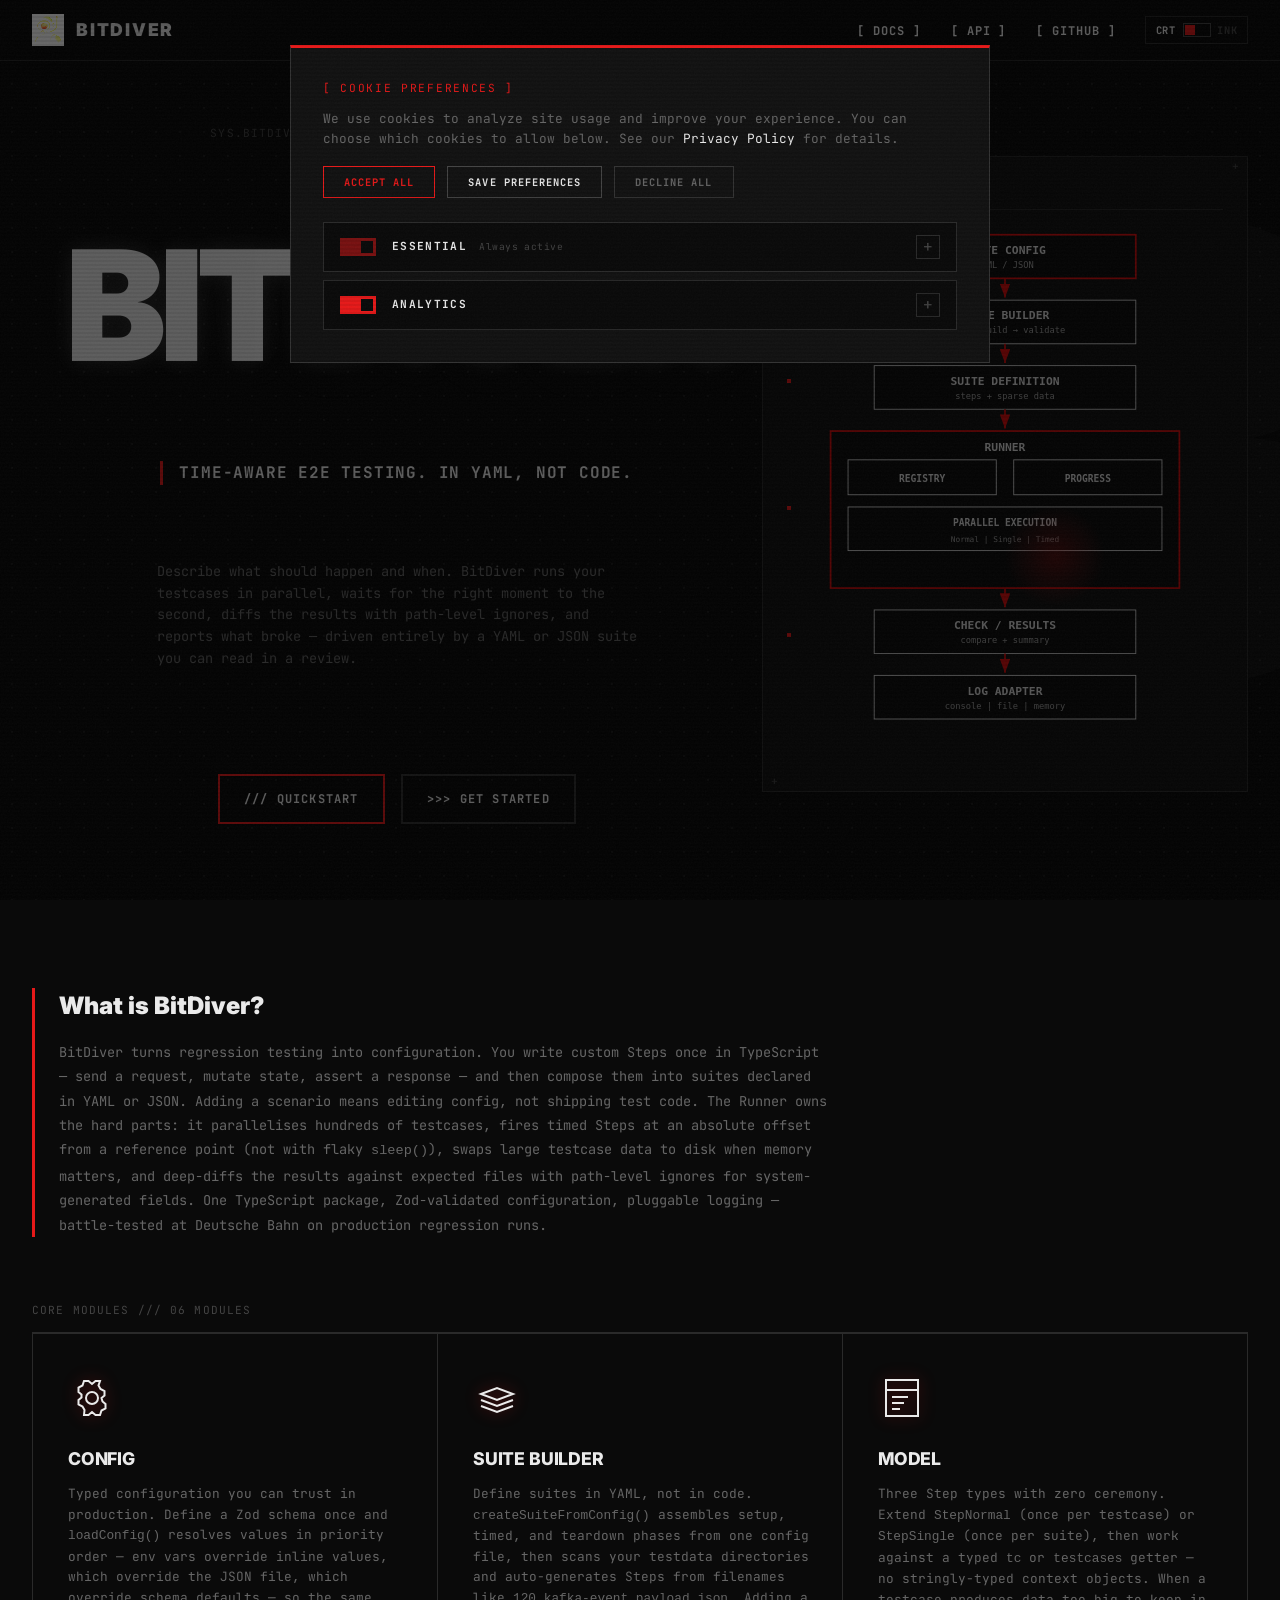
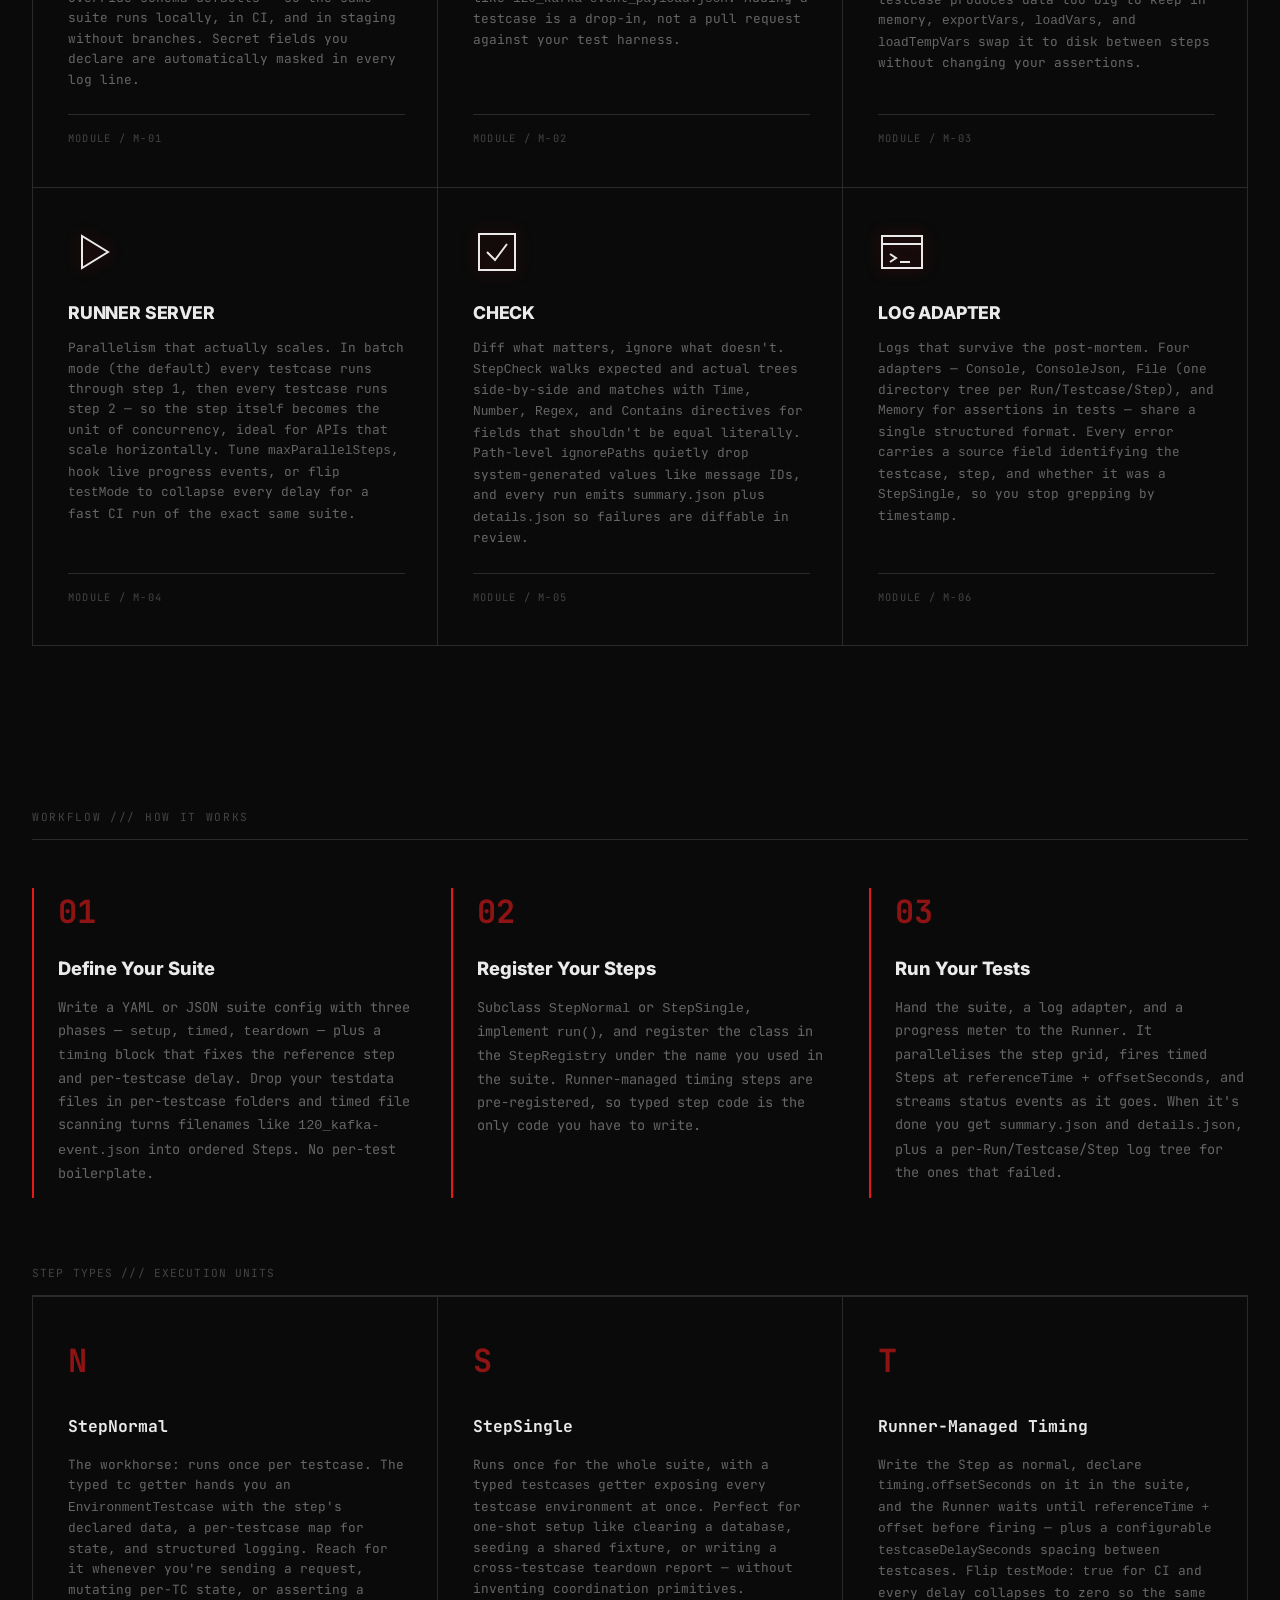
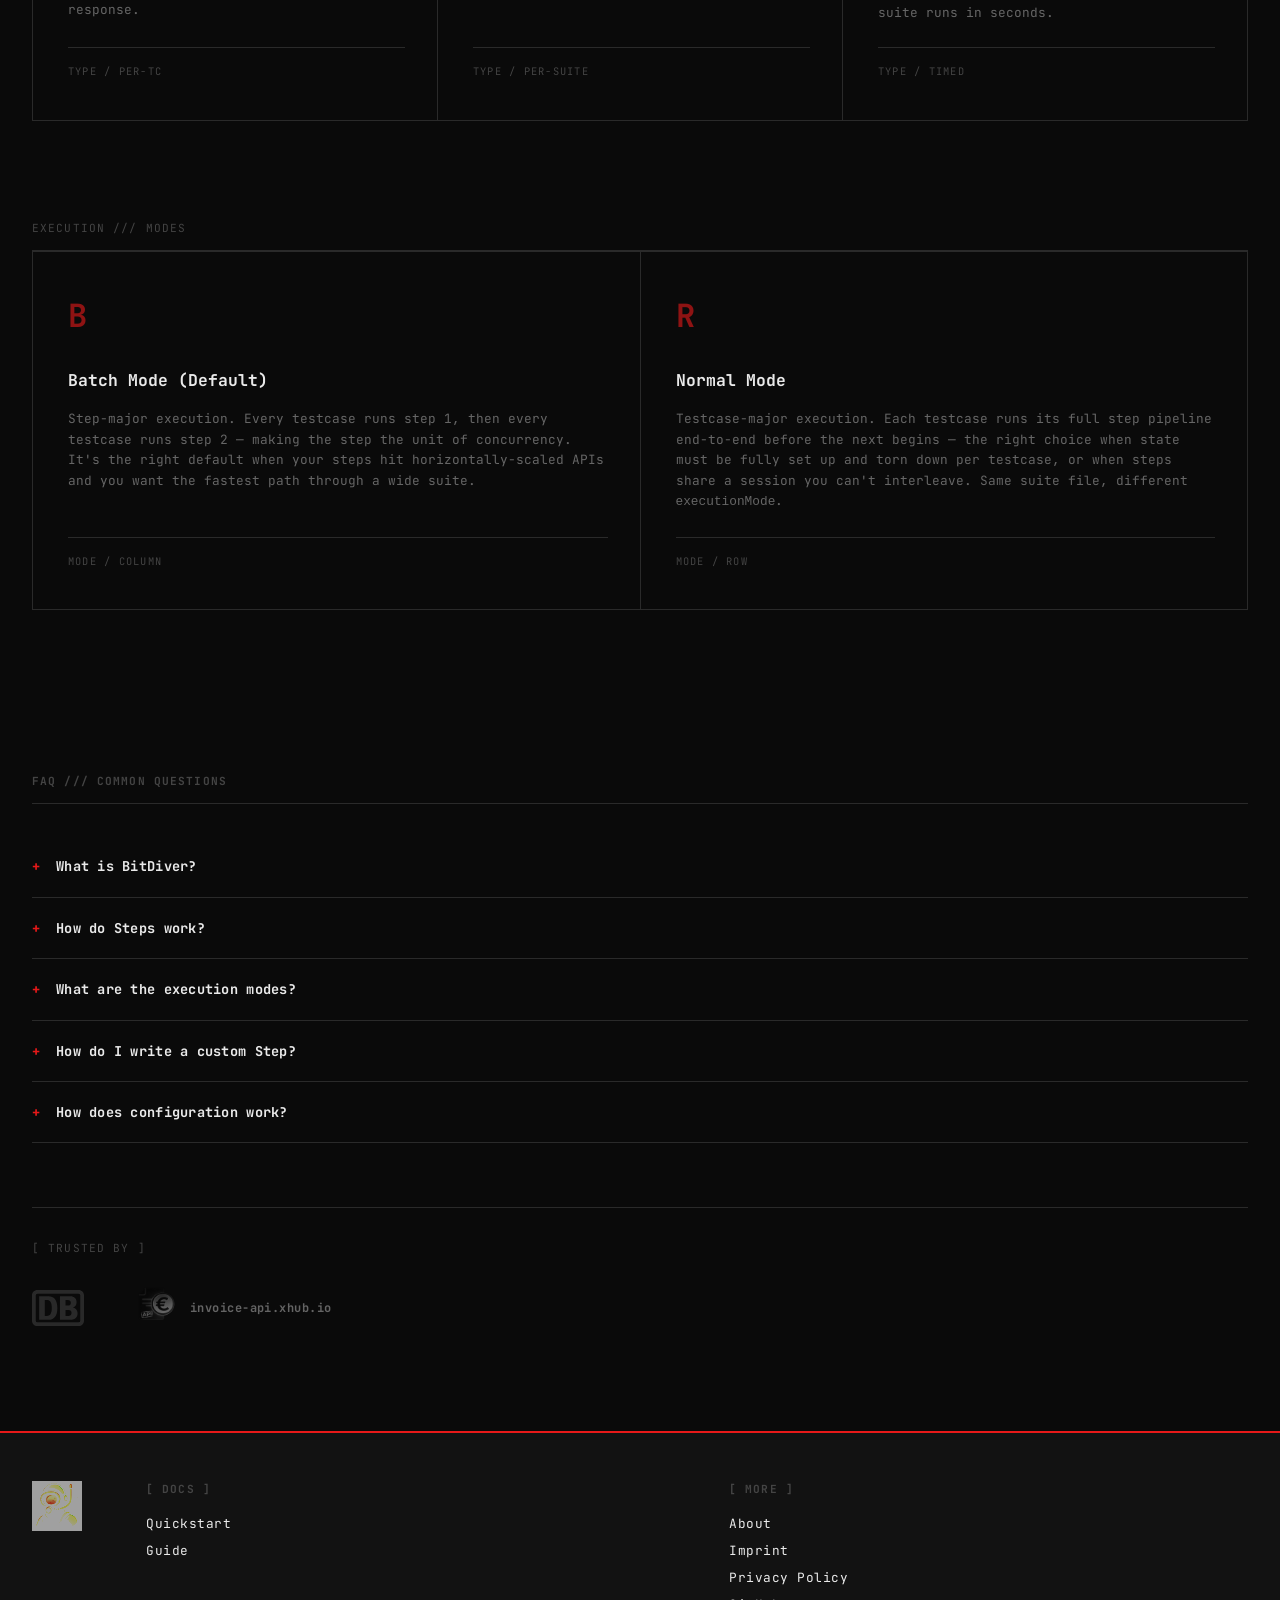
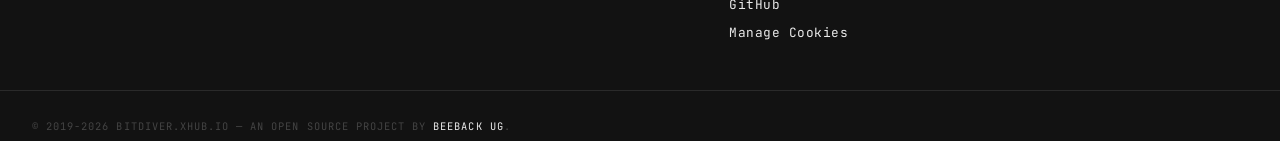
==== commit ad2408d3: "chore: update repository links and add .gitignore file" ====
--- a/index.html
+++ b/index.html
@@ -4,18 +4,18 @@
 <head>
   <meta charset="utf-8" />
   <meta http-equiv="X-UA-Compatible" content="IE=edge" />
-  <title>BitDiver · Declarative E2E Test Automation Framework</title>
+  <title>BitDiver · Time-aware E2E testing in YAML</title>
   <meta name="viewport" content="width=device-width, initial-scale=1.0" />
-  <meta name="description" content="BitDiver is an open-source test automation framework for declarative, data-driven End-to-End testing. Define suites in YAML/JSON, register custom steps, run with parallel execution." />
-  <meta property="og:title" content="BitDiver · Declarative E2E Test Automation Framework" />
+  <meta name="description" content="BitDiver turns regression testing into configuration. Write Steps in TypeScript, declare suites in YAML — the Runner handles timing, parallelism, and diffing." />
+  <meta property="og:title" content="BitDiver · Time-aware E2E testing in YAML" />
   <meta property="og:type" content="website" />
   <meta property="og:url" content="https://bitdiver.xhub.io/" />
-  <meta property="og:description" content="BitDiver is an open-source test automation framework for declarative, data-driven End-to-End testing with TypeScript." />
+  <meta property="og:description" content="BitDiver turns regression testing into configuration. Write Steps in TypeScript, declare suites in YAML — the Runner handles timing, parallelism, and diffing." />
   <meta property="og:image" content="https://bitdiver.xhub.io/img/logo.png" />
   <meta name="twitter:card" content="summary" />
   <meta name="twitter:image" content="https://bitdiver.xhub.io/img/logo.png" />
-  <meta name="twitter:title" content="BitDiver · Declarative E2E Test Automation Framework" />
-  <meta name="twitter:description" content="An open-source test automation framework for declarative, data-driven End-to-End testing" />
+  <meta name="twitter:title" content="BitDiver · Time-aware E2E testing in YAML" />
+  <meta name="twitter:description" content="BitDiver turns regression testing into configuration. Write Steps in TypeScript, declare suites in YAML — the Runner handles timing, parallelism, and diffing." />
   <meta name="twitter:site" content="@xhubio" />
   <meta name="robots" content="index, follow" />
   <link rel="canonical" href="https://bitdiver.xhub.io/" />
@@ -35,7 +35,7 @@
     "@context": "https://schema.org",
     "@type": "SoftwareApplication",
     "name": "BitDiver",
-    "description": "A declarative E2E test automation framework. Define test suites in YAML/JSON, register custom steps, and run with parallel execution.",
+    "description": "BitDiver turns regression testing into configuration. Write Steps in TypeScript, declare suites in YAML — the Runner handles timing, parallelism, and diffing.",
     "url": "https://bitdiver.xhub.io",
     "applicationCategory": "DeveloperApplication",
     "operatingSystem": "Any",
@@ -49,15 +49,15 @@
       "name": "xhub.io",
       "url": "https://xhub.io"
     },
-    "codeRepository": "https://github.com/bitdiver/runner",
+    "codeRepository": "https://github.com/xhubio/bitdiver-runner",
     "programmingLanguage": "TypeScript",
     "runtimePlatform": "Node.js",
     "license": "https://opensource.org/licenses/MIT",
     "datePublished": "2019-01-01",
-    "dateModified": "2026-04-06",
-    "keywords": "test automation, E2E testing, declarative testing, data-driven testing, parallel execution, TypeScript",
+    "dateModified": "2026-04-16",
+    "keywords": "test automation, E2E testing, declarative testing, YAML test suites, Runner-managed timing, parallel execution, TypeScript, regression testing",
     "sameAs": [
-      "https://github.com/bitdiver/runner",
+      "https://github.com/xhubio/bitdiver-runner",
       "https://www.npmjs.com/package/@xhubio/bitdiver-runner"
     ]
   }
@@ -68,7 +68,7 @@
     "@type": "WebSite",
     "name": "BitDiver",
     "url": "https://bitdiver.xhub.io",
-    "description": "An open-source test automation framework for declarative, data-driven E2E testing",
+    "description": "BitDiver turns regression testing into configuration. Write Steps in TypeScript, declare suites in YAML — the Runner handles timing, parallelism, and diffing.",
     "publisher": {
       "@type": "Organization",
       "name": "BeeBack UG",
@@ -81,25 +81,25 @@
     "@context": "https://schema.org",
     "@type": "HowTo",
     "name": "How to run E2E tests with BitDiver",
-    "description": "Define test suites declaratively, register custom step implementations, and execute with parallel processing.",
+    "description": "Declare setup, timed, and teardown phases in YAML, register Step classes in the StepRegistry, and hand the suite to the Runner — it parallelises testcases, fires timed Steps at absolute offsets, and emits summary.json plus details.json.",
     "step": [
       {
         "@type": "HowToStep",
         "position": 1,
         "name": "Define Your Suite",
-        "text": "Create a YAML or JSON configuration that declares your test steps, data mappings, and execution order. Use timed file scanning to automatically generate time-based steps from filename prefixes."
+        "text": "Write a YAML or JSON suite config with three phases — setup, timed, teardown — plus a timing block that fixes the reference step and per-testcase delay. Drop your testdata files in per-testcase folders and timed file scanning turns filenames like 120_kafka-event.json into ordered Steps. No per-test boilerplate."
       },
       {
         "@type": "HowToStep",
         "position": 2,
         "name": "Register Your Steps",
-        "text": "Implement custom step classes extending StepNormal or StepSingle. Register them in the StepRegistry with a name that matches your suite configuration. Built-in timing steps are pre-registered."
+        "text": "Subclass StepNormal or StepSingle, implement run(), and register the class in the StepRegistry under the name you used in the suite. Runner-managed timing steps are pre-registered, so typed step code is the only code you have to write."
       },
       {
         "@type": "HowToStep",
         "position": 3,
         "name": "Run Your Tests",
-        "text": "Execute the suite with the Runner. It handles parallel execution, progress reporting, and result collection. Check results automatically with deep comparison and get detailed summaries."
+        "text": "Hand the suite, a log adapter, and a progress meter to the Runner. It parallelises the step grid, fires timed Steps at referenceTime + offsetSeconds, and streams status events as it goes. When it's done you get summary.json and details.json, plus a per-Run/Testcase/Step log tree for the ones that failed."
       }
     ]
   }
@@ -114,7 +114,7 @@
         "name": "What is BitDiver?",
         "acceptedAnswer": {
           "@type": "Answer",
-          "text": "BitDiver is an open-source test automation framework for declarative, data-driven End-to-End testing. It consolidates configuration, suite building, step execution, result checking, and logging into a single TypeScript package."
+          "text": "BitDiver is an open-source E2E test framework that lets you keep test code small and test scenarios in configuration. You write custom Steps in TypeScript, then declare setup, timed, and teardown phases in YAML or JSON. The Runner parallelises testcases, fires timed Steps at absolute offsets from a reference point, and deep-diffs results — battle-tested at Deutsche Bahn on production regression runs."
         }
       },
       {
@@ -122,7 +122,7 @@
         "name": "How do Steps work in BitDiver?",
         "acceptedAnswer": {
           "@type": "Answer",
-          "text": "Steps follow a lifecycle: start() → beforeRun() → run() → afterRun() → end(). There are two primary types: StepNormal (runs per testcase) and StepSingle (runs once per suite). Timing is handled by the Runner using built-in steps (DetermineStartTime, CheckStartTime, Wait). Custom steps extend these base classes and implement the run() method."
+          "text": "Each Step instance goes through a fixed lifecycle — start() → beforeRun() → run() → afterRun() → end() — so you always know where to put initialisation, work, and cleanup. Extend StepNormal to run once per testcase, or StepSingle to run once for the whole suite with access to every testcase environment. Timing is not your problem: the Runner owns it through pre-registered steps (DetermineStartTime, CheckStartTime, Wait) and the timing.offsetSeconds you declare in the suite."
         }
       },
       {
@@ -130,7 +130,7 @@
         "name": "What are the execution modes?",
         "acceptedAnswer": {
           "@type": "Answer",
-          "text": "BitDiver supports two execution modes. Batch mode (default) iterates steps first, then testcases per step — optimized for parallel execution. Normal mode iterates testcases first, then steps per testcase — each testcase completes all steps before the next starts."
+          "text": "Pick by what blocks what. Batch mode (the default) is step-major: every testcase runs step 1, then every testcase runs step 2 — ideal when steps hit horizontally-scaled services and the step itself is your concurrency unit. Normal mode is testcase-major: each testcase runs its full pipeline before the next begins — use it when per-testcase state must be torn down completely, or when steps share a non-interleavable session."
         }
       },
       {
@@ -138,7 +138,7 @@
         "name": "How do I write a custom Step?",
         "acceptedAnswer": {
           "@type": "Answer",
-          "text": "Create a TypeScript class extending StepNormal or StepSingle. Implement the run() method with your test logic. Register the step in the StepRegistry with a name matching your suite configuration. Access testcase data via the typed tc getter (StepNormal) or testcases getter (StepSingle). Built-in timing steps are pre-registered."
+          "text": "Three lines, really: extend StepNormal or StepSingle, implement run(), and register the class in the StepRegistry under the name you used in the suite config. Inside run(), use the typed tc getter (per-testcase) or testcases getter (per-suite) for context and data — no stringly-typed globals. Timing and logging are already wired up, so your Step only contains the work."
         }
       },
       {
@@ -146,7 +146,7 @@
         "name": "How does configuration work?",
         "acceptedAnswer": {
           "@type": "Answer",
-          "text": "BitDiver uses Zod schemas for configuration validation with TypeScript type inference. The loadConfig() function supports a priority system: environment variables override inline values, which override file values, which override schema defaults. Sensitive fields are automatically masked in logs."
+          "text": "You define a Zod schema and loadConfig() returns a typed, validated config plus a printable representation. Values resolve by priority — environment variables beat inline values, which beat the JSON file, which beats schema defaults — so the same suite runs locally, in CI, and in staging without code branches. Fields you declare as secrets are automatically masked everywhere the config is logged."
         }
       }
     ]
@@ -172,7 +172,7 @@
           <ul>
             <li><a href="/docs/quickstart.html">[ DOCS ]</a></li>
             <li><a href="/docs/api.html">[ API ]</a></li>
-            <li><a href="https://github.com/bitdiver/runner">[ GITHUB ]</a></li>
+            <li><a href="https://github.com/xhubio/bitdiver-runner">[ GITHUB ]</a></li>
           </ul>
         </nav>
         <button class="theme-toggle" onclick="toggleTheme()" aria-label="Toggle theme">
@@ -193,8 +193,8 @@
         <samp>STATUS: OPERATIONAL</samp>
       </div>
       <h1 class="hero-title">BitDiver</h1>
-      <p class="hero-tagline">Declarative E2E Test Automation Framework</p>
-      <p class="hero-subtitle">Define test suites in YAML, register custom steps, run with parallel execution</p>
+      <p class="hero-tagline">Time-aware E2E testing. In YAML, not code.</p>
+      <p class="hero-subtitle">Describe what should happen and when. BitDiver runs your testcases in parallel, waits for the right moment to the second, diffs the results with path-level ignores, and reports what broke &mdash; driven entirely by a YAML or JSON suite you can read in a review.</p>
       <div class="hero-actions">
         <a href="/docs/quickstart.html" class="btn-primary">/// QUICKSTART</a>
         <a href="/docs/concepts.html" class="btn-secondary">&gt;&gt;&gt; GET STARTED</a>
@@ -216,12 +216,14 @@
   <section class="definition">
     <div class="definition-inner">
       <h2>What is BitDiver?</h2>
-      <p>BitDiver is an open-source test automation framework for declarative, data-driven End-to-End testing. It
-        consolidates configuration management, suite building, step execution, result checking, and logging into a single
-        TypeScript package. Define test suites in YAML or JSON, register custom step implementations, and run them with
-        configurable parallelism. BitDiver supports three step types — normal (per testcase), single (per suite), and
-        Runner-managed timing — with built-in persistence, Zod-validated configuration, and pluggable log adapters.
-        Used by enterprises including Deutsche Bahn for automated regression testing.</p>
+      <p>BitDiver turns regression testing into configuration. You write custom Steps once in TypeScript &mdash;
+        send a request, mutate state, assert a response &mdash; and then compose them into suites declared in YAML or
+        JSON. Adding a scenario means editing config, not shipping test code. The Runner owns the hard parts: it
+        parallelises hundreds of testcases, fires timed Steps at an absolute offset from a reference point (not
+        with flaky <code>sleep()</code>), swaps large testcase data to disk when memory matters, and deep-diffs
+        the results against expected files with path-level ignores for system-generated fields. One TypeScript
+        package, Zod-validated configuration, pluggable logging &mdash; battle-tested at Deutsche Bahn on
+        production regression runs.</p>
     </div>
   </section>
 
@@ -237,8 +239,10 @@
           <img src="/img/fa-config.svg" alt="Configuration icon" width="48" height="48" loading="lazy" />
         </div>
         <h2 class="feature-title">Config</h2>
-        <p>Zod-validated configuration with environment variable overrides and secret masking. Priority system: env vars
-          &gt; inline &gt; file &gt; schema defaults.</p>
+        <p>Typed configuration you can trust in production. Define a Zod schema once and <code>loadConfig()</code>
+          resolves values in priority order &mdash; env vars override inline values, which override the JSON file,
+          which override schema defaults &mdash; so the same suite runs locally, in CI, and in staging without
+          branches. Secret fields you declare are automatically masked in every log line.</p>
         <samp class="feature-id">MODULE / M-01</samp>
       </article>
       <article class="feature-card">
@@ -246,8 +250,10 @@
           <img src="/img/fa-suite.svg" alt="Suite builder icon" width="48" height="48" loading="lazy" />
         </div>
         <h2 class="feature-title">Suite Builder</h2>
-        <p>Declarative suite creation from YAML/JSON config. Automatic timed file scanning and step generation from
-          filename prefixes.</p>
+        <p>Define suites in YAML, not in code. <code>createSuiteFromConfig()</code> assembles setup, timed, and
+          teardown phases from one config file, then scans your testdata directories and auto-generates Steps from
+          filenames like <code>120_kafka-event_payload.json</code>. Adding a testcase is a drop-in, not a pull
+          request against your test harness.</p>
         <samp class="feature-id">MODULE / M-02</samp>
       </article>
       <article class="feature-card">
@@ -255,8 +261,11 @@
           <img src="/img/fa-model.svg" alt="Model icon" width="48" height="48" loading="lazy" />
         </div>
         <h2 class="feature-title">Model</h2>
-        <p>Step classes (Normal, Single), built-in timing steps (Wait, DetermineStartTime, CheckStartTime), environments (Run + Testcase), StepRegistry, and built-in persistence
-          with writeVars/loadVars/exportVars.</p>
+        <p>Three Step types with zero ceremony. Extend <code>StepNormal</code> (once per testcase) or
+          <code>StepSingle</code> (once per suite), then work against a typed <code>tc</code> or
+          <code>testcases</code> getter &mdash; no stringly-typed context objects. When a testcase produces data
+          too big to keep in memory, <code>exportVars</code>, <code>loadVars</code>, and
+          <code>loadTempVars</code> swap it to disk between steps without changing your assertions.</p>
         <samp class="feature-id">MODULE / M-03</samp>
       </article>
       <article class="feature-card">
@@ -264,8 +273,10 @@
           <img src="/img/fa-runner.svg" alt="Runner icon" width="48" height="48" loading="lazy" />
         </div>
         <h2 class="feature-title">Runner Server</h2>
-        <p>Test execution engine with batch and normal modes. Configurable parallelism, progress reporting, and
-          dependency sorting.</p>
+        <p>Parallelism that actually scales. In batch mode (the default) every testcase runs through step&nbsp;1,
+          then every testcase runs step&nbsp;2 &mdash; so the step itself becomes the unit of concurrency, ideal
+          for APIs that scale horizontally. Tune <code>maxParallelSteps</code>, hook live progress events, or flip
+          <code>testMode</code> to collapse every delay for a fast CI run of the exact same suite.</p>
         <samp class="feature-id">MODULE / M-04</samp>
       </article>
       <article class="feature-card">
@@ -273,8 +284,11 @@
           <img src="/img/fa-check.svg" alt="Check icon" width="48" height="48" loading="lazy" />
         </div>
         <h2 class="feature-title">Check</h2>
-        <p>Automatic result comparison using deep object diffing with directives for Time, Number, Regex, and Contains
-          matching. Generates summary and detail reports.</p>
+        <p>Diff what matters, ignore what doesn&#39;t. <code>StepCheck</code> walks expected and actual
+          trees side-by-side and matches with <code>Time</code>, <code>Number</code>, <code>Regex</code>, and
+          <code>Contains</code> directives for fields that shouldn&#39;t be equal literally. Path-level
+          <code>ignorePaths</code> quietly drop system-generated values like message IDs, and every run emits
+          <code>summary.json</code> plus <code>details.json</code> so failures are diffable in review.</p>
         <samp class="feature-id">MODULE / M-05</samp>
       </article>
       <article class="feature-card">
@@ -282,8 +296,11 @@
           <img src="/img/fa-log.svg" alt="Log adapter icon" width="48" height="48" loading="lazy" />
         </div>
         <h2 class="feature-title">Log Adapter</h2>
-        <p>Pluggable logging with Console, ConsoleJson, File, and Memory adapters. Structured log messages with rich
-          metadata and source tracking.</p>
+        <p>Logs that survive the post-mortem. Four adapters &mdash; <code>Console</code>, <code>ConsoleJson</code>,
+          <code>File</code> (one directory tree per Run/Testcase/Step), and <code>Memory</code> for assertions in
+          tests &mdash; share a single structured format. Every error carries a <code>source</code> field
+          identifying the testcase, step, and whether it was a <code>StepSingle</code>, so you stop grepping by
+          timestamp.</p>
         <samp class="feature-id">MODULE / M-06</samp>
       </article>
     </div>
@@ -299,20 +316,25 @@
       <div class="how-step">
         <samp class="how-step-id">01</samp>
         <h3>Define Your Suite</h3>
-        <p>Create a YAML or JSON configuration that declares your test steps, data mappings, and execution order. Use
-          timed file scanning to automatically generate time-based steps from filename prefixes.</p>
+        <p>Write a YAML or JSON suite config with three phases &mdash; <code>setup</code>, <code>timed</code>,
+          <code>teardown</code> &mdash; plus a <code>timing</code> block that fixes the reference step and
+          per-testcase delay. Drop your testdata files in per-testcase folders and timed file scanning turns
+          filenames like <code>120_kafka-event.json</code> into ordered Steps. No per-test boilerplate.</p>
       </div>
       <div class="how-step">
         <samp class="how-step-id">02</samp>
         <h3>Register Your Steps</h3>
-        <p>Implement custom step classes extending StepNormal or StepSingle. Register them in the
-          StepRegistry with a name that matches your suite configuration. Built-in timing steps are pre-registered.</p>
+        <p>Subclass <code>StepNormal</code> or <code>StepSingle</code>, implement <code>run()</code>, and register
+          the class in the <code>StepRegistry</code> under the name you used in the suite. Runner-managed timing
+          steps are pre-registered, so typed step code is the only code you have to write.</p>
       </div>
       <div class="how-step">
         <samp class="how-step-id">03</samp>
         <h3>Run Your Tests</h3>
-        <p>Execute the suite with the Runner. It handles parallel execution, progress reporting, and result collection.
-          Check results automatically with deep comparison and get detailed summaries.</p>
+        <p>Hand the suite, a log adapter, and a progress meter to the <code>Runner</code>. It parallelises the
+          step grid, fires timed Steps at <code>referenceTime + offsetSeconds</code>, and streams status events as
+          it goes. When it&#39;s done you get <code>summary.json</code> and <code>details.json</code>, plus a
+          per-Run/Testcase/Step log tree for the ones that failed.</p>
       </div>
     </div>
   </section>
@@ -327,21 +349,27 @@
       <article class="step-type-card">
         <samp class="how-step-id">N</samp>
         <h3>StepNormal</h3>
-        <p>Executes once per testcase. Access testcase context via typed <code>tc</code> getter. Ideal for data-driven
-          operations like sending requests or validating responses.</p>
+        <p>The workhorse: runs once per testcase. The typed <code>tc</code> getter hands you an
+          <code>EnvironmentTestcase</code> with the step&#39;s declared data, a per-testcase map for state, and
+          structured logging. Reach for it whenever you&#39;re sending a request, mutating per-TC state, or
+          asserting a response.</p>
         <samp class="feature-id">TYPE / PER-TC</samp>
       </article>
       <article class="step-type-card">
         <samp class="how-step-id">S</samp>
         <h3>StepSingle</h3>
-        <p>Executes once for the entire suite. Access all testcases via typed <code>testcases</code> getter. Use for
-          setup/teardown like database initialization or environment preparation.</p>
+        <p>Runs once for the whole suite, with a typed <code>testcases</code> getter exposing every testcase
+          environment at once. Perfect for one-shot setup like clearing a database, seeding a shared fixture, or
+          writing a cross-testcase teardown report &mdash; without inventing coordination primitives.</p>
         <samp class="feature-id">TYPE / PER-SUITE</samp>
       </article>
       <article class="step-type-card">
         <samp class="how-step-id">T</samp>
         <h3>Runner-Managed Timing</h3>
-        <p>The Runner controls timing via built-in steps: DetermineStartTime calculates when to start, CheckStartTime verifies the budget, and Wait pauses execution. Steps carry an <code>offsetSeconds</code> timing property.</p>
+        <p>Write the Step as normal, declare <code>timing.offsetSeconds</code> on it in the suite, and the Runner
+          waits until <code>referenceTime + offset</code> before firing &mdash; plus a configurable
+          <code>testcaseDelaySeconds</code> spacing between testcases. Flip <code>testMode: true</code> for CI and
+          every delay collapses to zero so the same suite runs in seconds.</p>
         <samp class="feature-id">TYPE / TIMED</samp>
       </article>
     </div>
@@ -357,15 +385,17 @@
       <article class="execution-mode-card">
         <samp class="how-step-id">B</samp>
         <h3>Batch Mode (Default)</h3>
-        <p>Column-based execution: iterate steps, then testcases per step. Optimized for parallel execution — all
-          testcases run the same step concurrently before moving to the next step.</p>
+        <p>Step-major execution. Every testcase runs step&nbsp;1, then every testcase runs step&nbsp;2 &mdash;
+          making the step the unit of concurrency. It&#39;s the right default when your steps hit
+          horizontally-scaled APIs and you want the fastest path through a wide suite.</p>
         <samp class="feature-id">MODE / COLUMN</samp>
       </article>
       <article class="execution-mode-card">
         <samp class="how-step-id">R</samp>
         <h3>Normal Mode</h3>
-        <p>Row-based execution: iterate testcases, then steps per testcase. Each testcase runs all its steps
-          sequentially before the next testcase starts.</p>
+        <p>Testcase-major execution. Each testcase runs its full step pipeline end-to-end before the next begins
+          &mdash; the right choice when state must be fully set up and torn down per testcase, or when steps
+          share a session you can&#39;t interleave. Same suite file, different <code>executionMode</code>.</p>
         <samp class="feature-id">MODE / ROW</samp>
       </article>
     </div>
@@ -380,33 +410,44 @@
     <div class="faq-list">
       <details class="faq-item">
         <summary class="faq-question">What is BitDiver?</summary>
-        <p class="faq-answer">BitDiver is an open-source test automation framework for declarative, data-driven
-          End-to-End testing. It consolidates configuration, suite building, step execution, result checking, and logging
-          into a single TypeScript package. Define suites in YAML/JSON, register custom steps, and run with parallel
-          execution.</p>
+        <p class="faq-answer">BitDiver is an open-source E2E test framework that lets you keep test code small
+          and test scenarios in configuration. You write custom Steps in TypeScript, then declare setup, timed,
+          and teardown phases in YAML or JSON. The Runner parallelises testcases, fires timed Steps at absolute
+          offsets from a reference point, and deep-diffs results &mdash; battle-tested at Deutsche Bahn on
+          production regression runs.</p>
       </details>
       <details class="faq-item">
         <summary class="faq-question">How do Steps work?</summary>
-        <p class="faq-answer">Steps follow a lifecycle: start() &rarr; beforeRun() &rarr; run() &rarr; afterRun() &rarr; end(). There are
-          two primary types: StepNormal (runs per testcase) and StepSingle (runs once per suite). Timing is handled by the Runner using built-in steps (DetermineStartTime, CheckStartTime, Wait). Custom steps extend these base classes and implement the run() method.</p>
+        <p class="faq-answer">Each Step instance goes through a fixed lifecycle &mdash; start() &rarr;
+          beforeRun() &rarr; run() &rarr; afterRun() &rarr; end() &mdash; so you always know where to put
+          initialisation, work, and cleanup. Extend StepNormal to run once per testcase, or StepSingle to run once
+          for the whole suite with access to every testcase environment. Timing is not your problem: the Runner
+          owns it through pre-registered steps (DetermineStartTime, CheckStartTime, Wait) and the
+          <code>timing.offsetSeconds</code> you declare in the suite.</p>
       </details>
       <details class="faq-item">
         <summary class="faq-question">What are the execution modes?</summary>
-        <p class="faq-answer">BitDiver supports two modes. Batch mode (default) iterates steps first, then testcases per
-          step — optimized for parallel execution. Normal mode iterates testcases first, then steps per testcase — each
-          testcase completes all steps before the next starts.</p>
+        <p class="faq-answer">Pick by what blocks what. Batch mode (the default) is step-major: every testcase
+          runs step 1, then every testcase runs step 2 &mdash; ideal when steps hit horizontally-scaled services
+          and the step itself is your concurrency unit. Normal mode is testcase-major: each testcase runs its
+          full pipeline before the next begins &mdash; use it when per-testcase state must be torn down
+          completely, or when steps share a non-interleavable session.</p>
       </details>
       <details class="faq-item">
         <summary class="faq-question">How do I write a custom Step?</summary>
-        <p class="faq-answer">Create a TypeScript class extending StepNormal or StepSingle. Implement the
-          run() method with your test logic. Register the step in the StepRegistry with a name matching your suite
-          configuration. Access testcase data via the typed tc getter (StepNormal) or testcases getter (StepSingle). Built-in timing steps are pre-registered and available by default.</p>
+        <p class="faq-answer">Three lines, really: extend StepNormal or StepSingle, implement <code>run()</code>,
+          and register the class in the <code>StepRegistry</code> under the name you used in the suite config.
+          Inside <code>run()</code>, use the typed <code>tc</code> getter (per-testcase) or <code>testcases</code>
+          getter (per-suite) for context and data &mdash; no stringly-typed globals. Timing and logging are
+          already wired up, so your Step only contains the work.</p>
       </details>
       <details class="faq-item">
         <summary class="faq-question">How does configuration work?</summary>
-        <p class="faq-answer">BitDiver uses Zod schemas for configuration validation with TypeScript type inference. The
-          loadConfig() function supports a priority system: environment variables override inline values, which override
-          file values, which override schema defaults. Sensitive fields are automatically masked in logs.</p>
+        <p class="faq-answer">You define a Zod schema and <code>loadConfig()</code> returns a typed, validated
+          config plus a printable representation. Values resolve by priority &mdash; environment variables beat
+          inline values, which beat the JSON file, which beats schema defaults &mdash; so the same suite runs
+          locally, in CI, and in staging without code branches. Fields you declare as secrets are automatically
+          masked everywhere the config is logged.</p>
       </details>
     </div>
   </section>
@@ -417,11 +458,12 @@
       <samp class="trust-label">[ TRUSTED BY ]</samp>
       <div class="trust-logos">
         <img src="/img/users/deutschebahn.svg" alt="Deutsche Bahn" width="110" height="76" loading="lazy" />
-        <a href="https://weltportfolio.net" target="_blank" rel="noopener">
+        <a href="https://invoice-api.xhub.io" target="_blank" rel="noopener" class="trust-logo-with-label">
           <picture>
-            <source srcset="/img/users/LogoWeltportfolio.webp" type="image/webp"><img
-              src="/img/users/LogoWeltportfolio.png" alt="Weltportfolio" width="200" height="50" loading="lazy" />
+            <source srcset="/img/users/invoice-api-xhub.webp" type="image/webp"><img
+              src="/img/users/invoice-api-xhub.png" alt="invoice-api.xhub.io" width="60" height="60" loading="lazy" />
           </picture>
+          <samp>invoice-api.xhub.io</samp>
         </a>
       </div>
     </div>
@@ -443,7 +485,7 @@
         <a href="/about.html">About</a>
         <a href="/imprint.html">Imprint</a>
         <a href="/privacyPolicy.html">Privacy Policy</a>
-        <a href="https://github.com/bitdiver/runner">GitHub</a>
+        <a href="https://github.com/xhubio/bitdiver-runner">GitHub</a>
         <a href="#" onclick="resetCookieConsent();return false;">Manage Cookies</a>
       </div>
     </div>
--- a/css/brutalist.css
+++ b/css/brutalist.css
@@ -109,7 +109,6 @@
   display: flex !important;
   gap: 2rem;
   padding: 2rem 0 !important;
-  max-width: 100% !important;
   box-sizing: border-box !important;
   overflow: hidden !important;
 }
@@ -189,6 +188,8 @@
 body[data-theme="swiss"] .docMainWrapper.wrapper {
   padding: 2rem 0 !important;
   align-items: flex-start !important;
+  max-width: 1400px !important;
+  margin: 0 auto !important;
 }
 
 body[data-theme="tactical"] .mainContainer,
@@ -859,16 +860,9 @@
   background-color: var(--bg-secondary);
   width: 100%;
   transition: background-color 0.3s ease, border-color 0.3s ease, transform 0.4s ease, box-shadow 0.4s ease, z-index 0s;
-  cursor: zoom-in;
   z-index: 1;
 }
 
-.diagram-frame:hover {
-  transform: scale(1.6);
-  transform-origin: top right;
-  z-index: 10;
-  box-shadow: 0 0 80px rgba(0, 0, 0, 0.7);
-}
 
 .diagram-frame img {
   max-width: 100%;
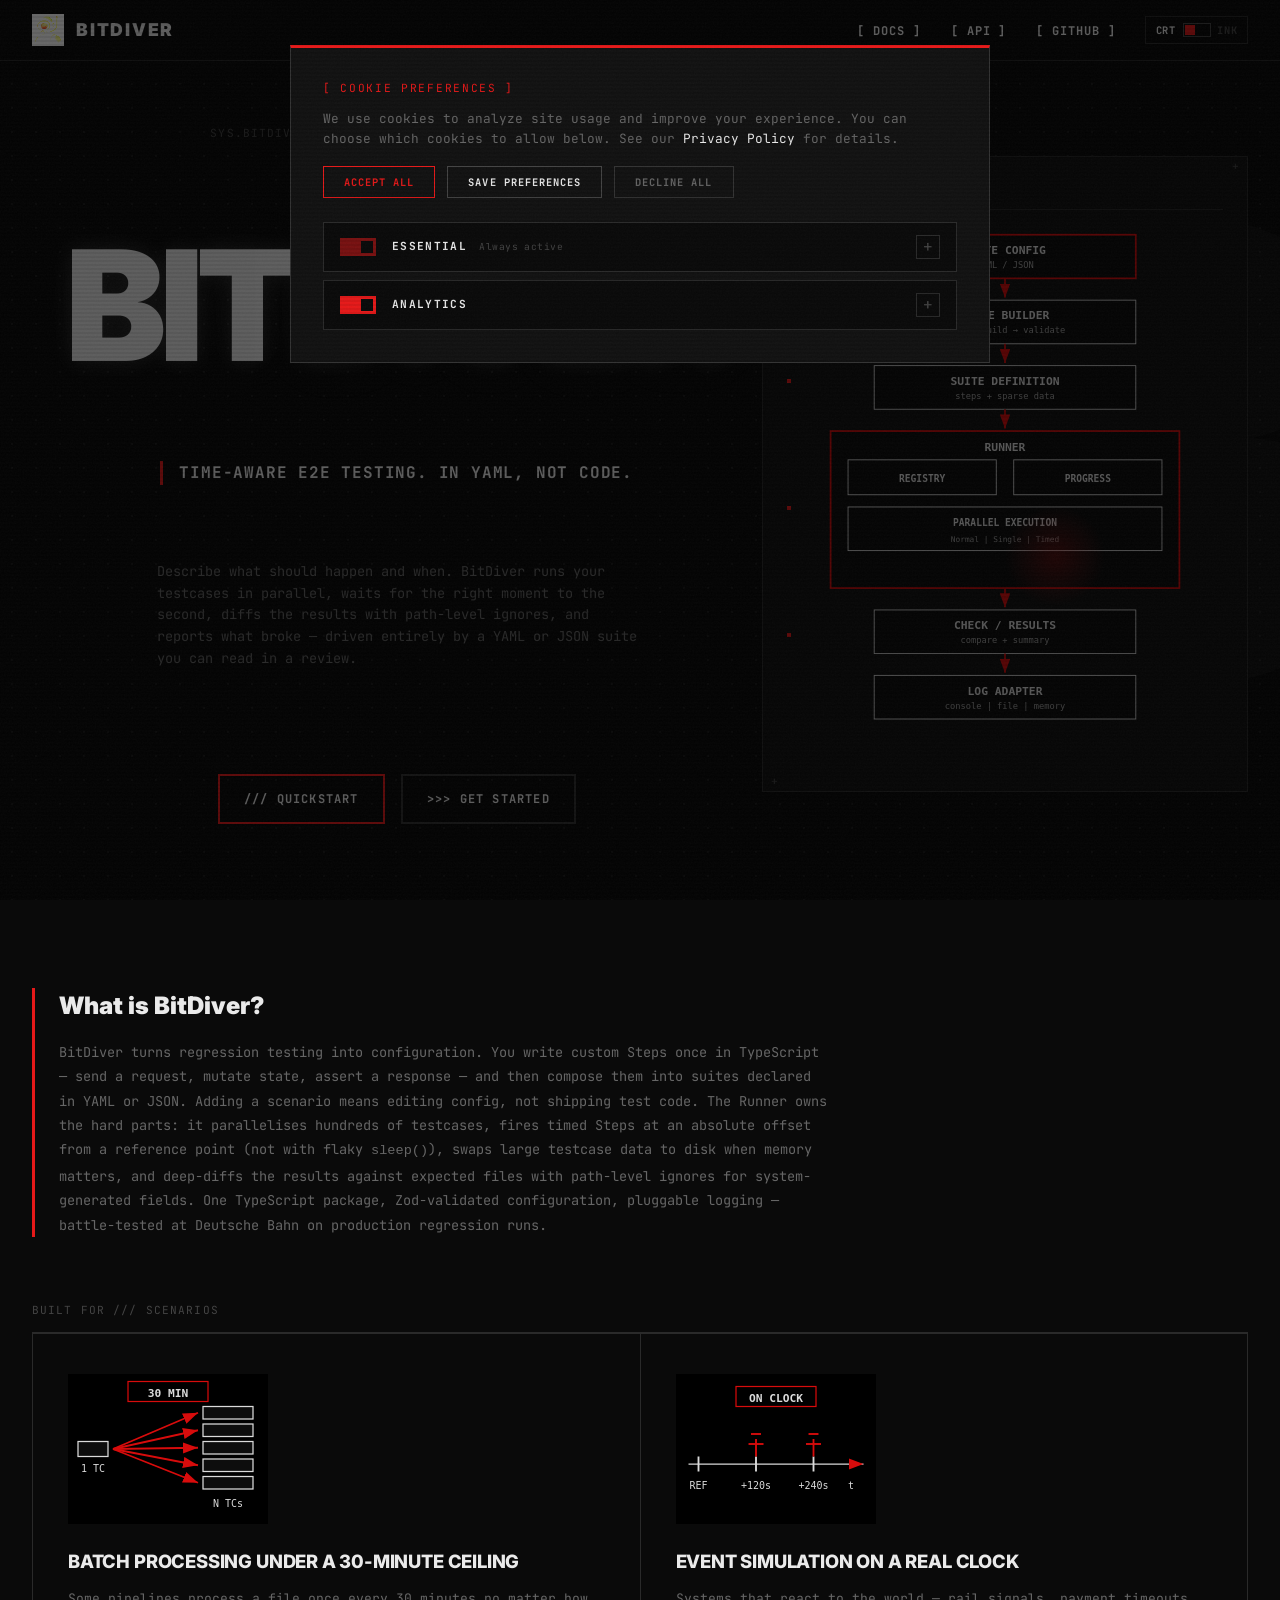
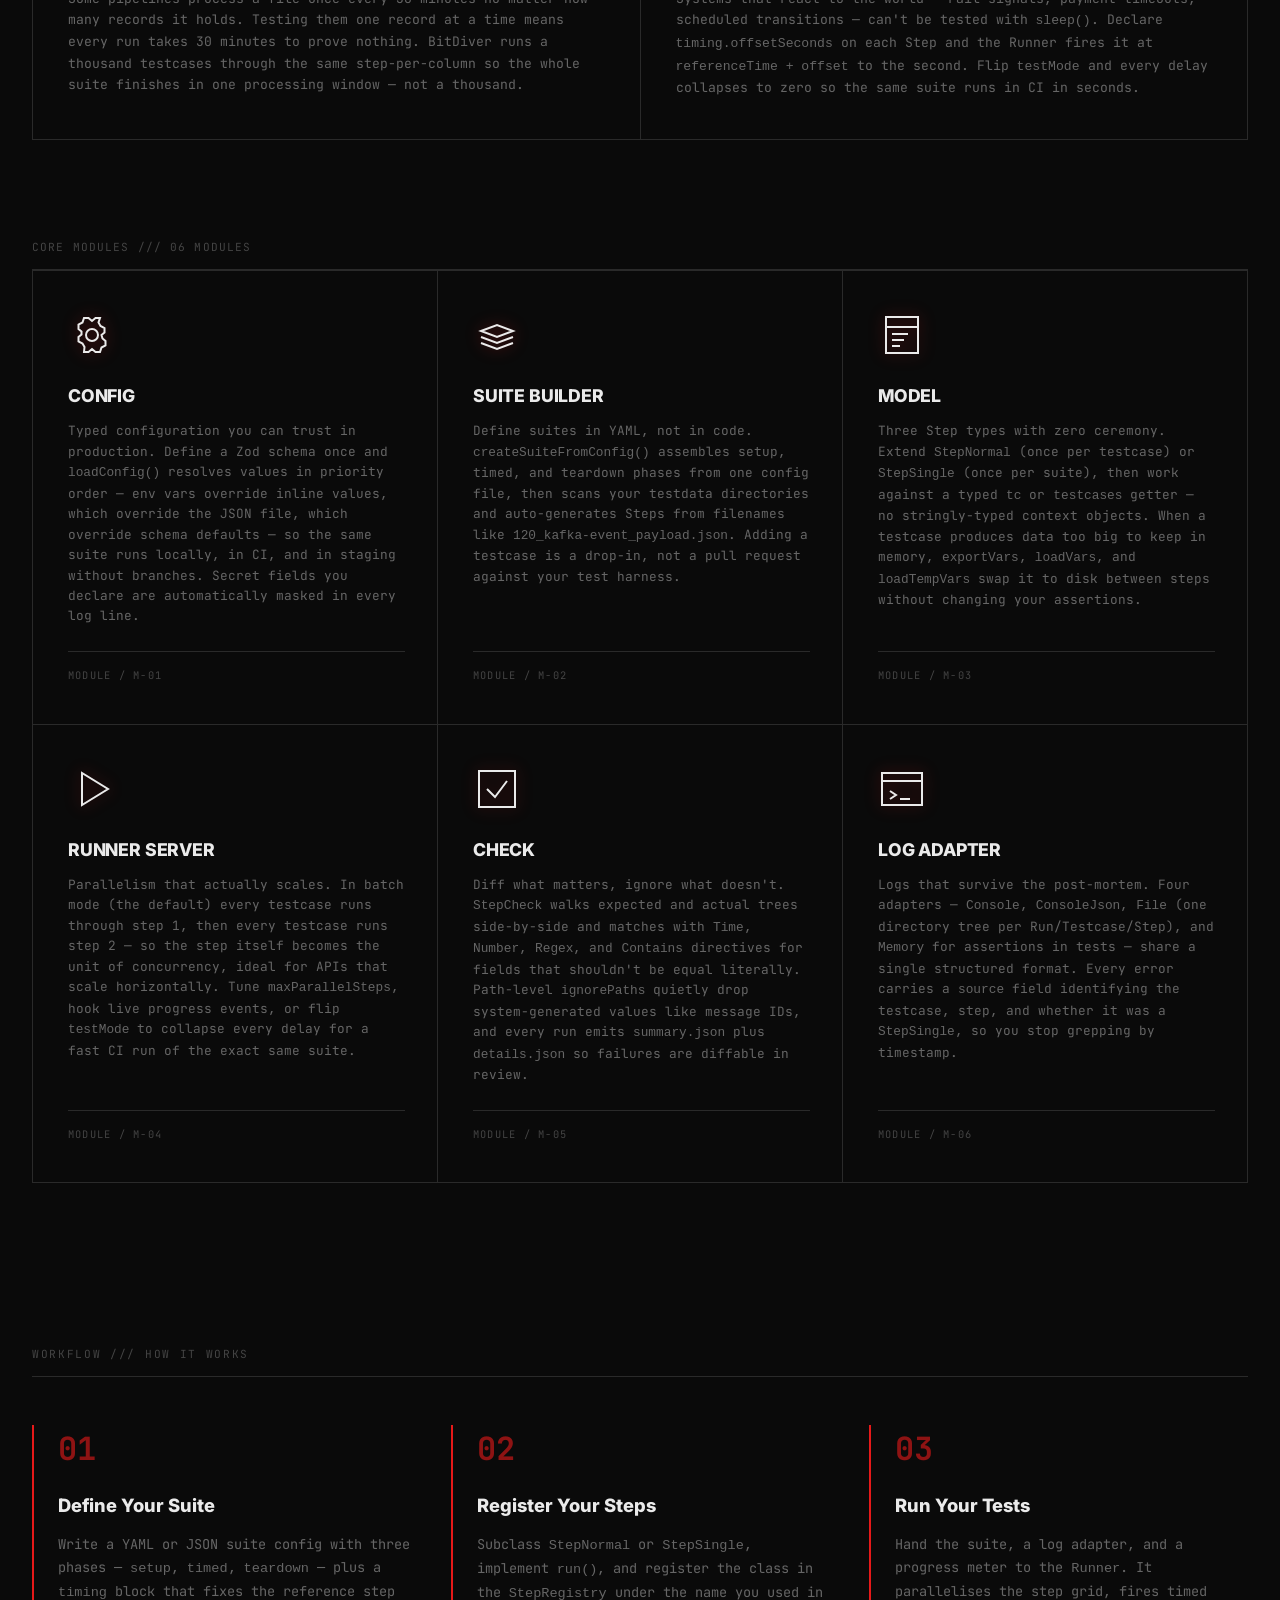
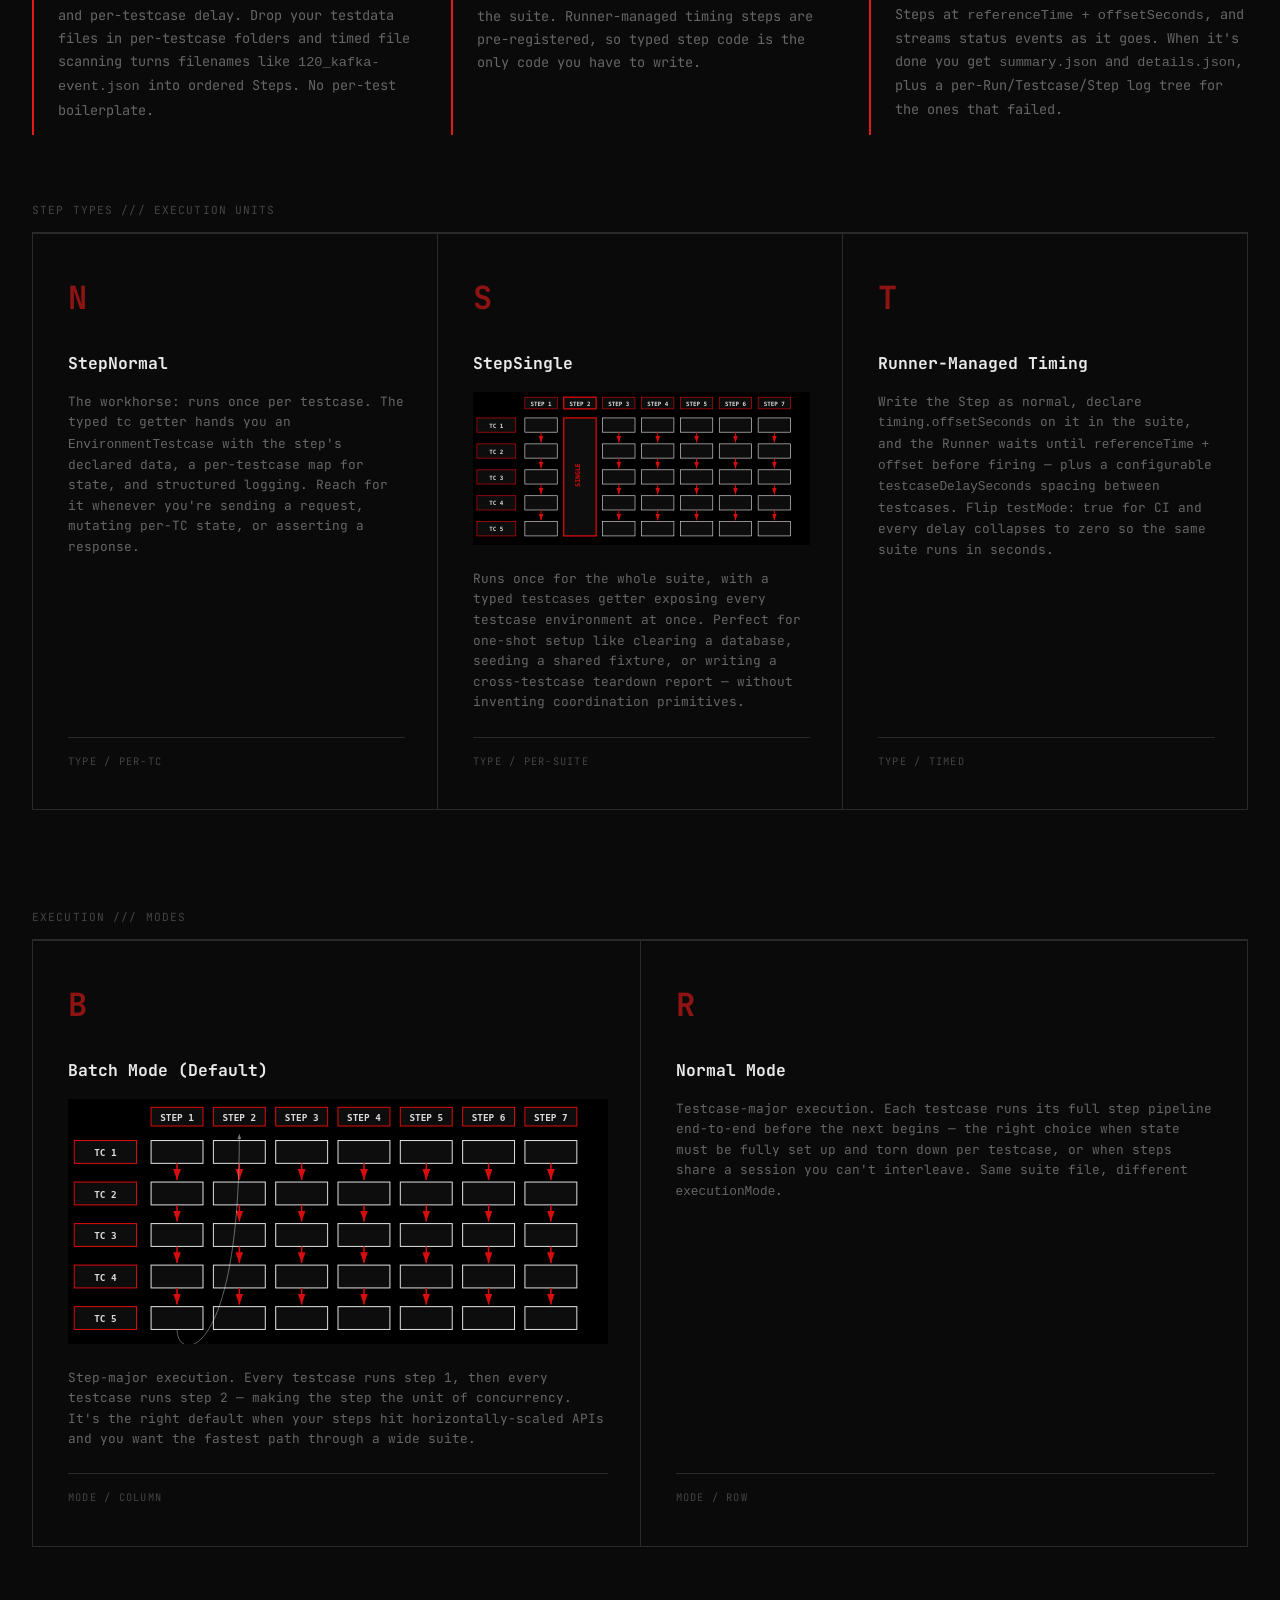
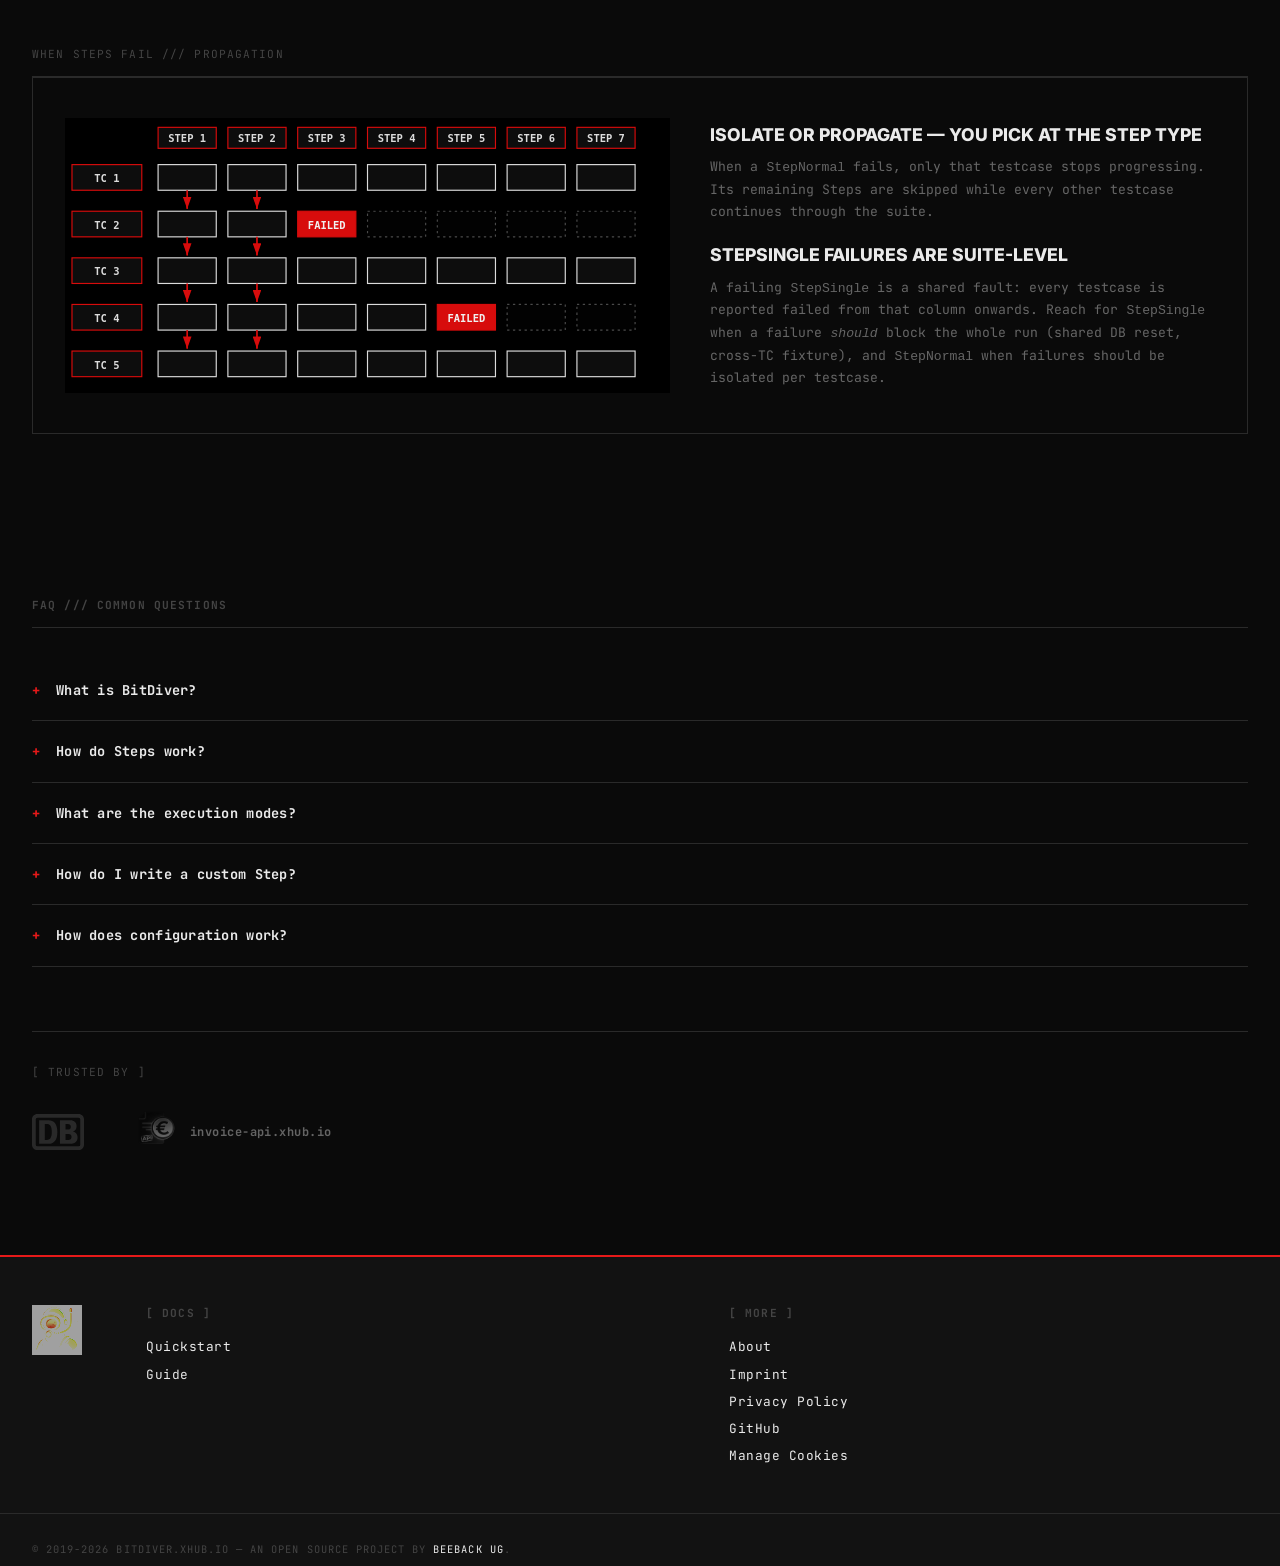
==== commit 5830dbf7: "feat: enhance documentation and add new scenario visuals" ====
--- a/index.html
+++ b/index.html
@@ -55,7 +55,7 @@
     "license": "https://opensource.org/licenses/MIT",
     "datePublished": "2019-01-01",
     "dateModified": "2026-04-16",
-    "keywords": "test automation, E2E testing, declarative testing, YAML test suites, Runner-managed timing, parallel execution, TypeScript, regression testing",
+    "keywords": "test automation, E2E testing, declarative testing, YAML test suites, Runner-managed timing, parallel execution, TypeScript, regression testing, batch processing testing, real-time event testing, rail signal simulation",
     "sameAs": [
       "https://github.com/xhubio/bitdiver-runner",
       "https://www.npmjs.com/package/@xhubio/bitdiver-runner"
@@ -227,6 +227,36 @@
     </div>
   </section>
 
+  <!-- BUILT FOR -->
+  <section class="built-for">
+    <div class="built-for-header">
+      <samp>BUILT FOR /// SCENARIOS</samp>
+      <hr />
+    </div>
+    <div class="built-for-grid">
+      <article class="built-for-card">
+        <div class="built-for-icon">
+          <img src="/img/scenario-batch.svg" alt="One testcase fanning into N testcases under the same 30-minute batch window" width="200" height="150" loading="lazy" />
+        </div>
+        <h2>Batch processing under a 30-minute ceiling</h2>
+        <p>Some pipelines process a file once every 30 minutes no matter how many records it holds. Testing them one
+          record at a time means every run takes 30 minutes to prove nothing. BitDiver runs a thousand testcases
+          through the same step-per-column so the whole suite finishes in one processing window &mdash; not a
+          thousand.</p>
+      </article>
+      <article class="built-for-card">
+        <div class="built-for-icon">
+          <img src="/img/scenario-timed.svg" alt="Timeline with events fired at +120s and +240s after a reference tick" width="200" height="150" loading="lazy" />
+        </div>
+        <h2>Event simulation on a real clock</h2>
+        <p>Systems that react to the world &mdash; rail signals, payment timeouts, scheduled transitions &mdash;
+          can&#39;t be tested with <code>sleep()</code>. Declare <code>timing.offsetSeconds</code> on each Step and
+          the Runner fires it at <code>referenceTime&nbsp;+&nbsp;offset</code> to the second. Flip
+          <code>testMode</code> and every delay collapses to zero so the same suite runs in CI in seconds.</p>
+      </article>
+    </div>
+  </section>
+
   <!-- CORE MODULES -->
   <section class="features">
     <div class="features-header">
@@ -358,6 +388,9 @@
       <article class="step-type-card">
         <samp class="how-step-id">S</samp>
         <h3>StepSingle</h3>
+        <div class="step-type-diagram">
+          <img src="/img/exec-single-step.svg" alt="Grid showing a StepSingle as one tall cell spanning all five testcase rows, while other steps have one cell per testcase" width="520" height="296" loading="lazy" />
+        </div>
         <p>Runs once for the whole suite, with a typed <code>testcases</code> getter exposing every testcase
           environment at once. Perfect for one-shot setup like clearing a database, seeding a shared fixture, or
           writing a cross-testcase teardown report &mdash; without inventing coordination primitives.</p>
@@ -385,6 +418,9 @@
       <article class="execution-mode-card">
         <samp class="how-step-id">B</samp>
         <h3>Batch Mode (Default)</h3>
+        <div class="execution-mode-diagram">
+          <img src="/img/exec-batch.svg" alt="Grid of 5 testcases by 7 steps with arrows going down each column, showing column-major execution order" width="520" height="296" loading="lazy" />
+        </div>
         <p>Step-major execution. Every testcase runs step&nbsp;1, then every testcase runs step&nbsp;2 &mdash;
           making the step the unit of concurrency. It&#39;s the right default when your steps hit
           horizontally-scaled APIs and you want the fastest path through a wide suite.</p>
@@ -398,6 +434,29 @@
           share a session you can&#39;t interleave. Same suite file, different <code>executionMode</code>.</p>
         <samp class="feature-id">MODE / ROW</samp>
       </article>
+    </div>
+  </section>
+
+  <!-- FAILURE SEMANTICS -->
+  <section class="failure-prop">
+    <div class="failure-prop-header">
+      <samp>WHEN STEPS FAIL /// PROPAGATION</samp>
+      <hr />
+    </div>
+    <div class="failure-prop-inner">
+      <div class="failure-prop-diagram">
+        <img src="/img/exec-failure.svg" alt="Grid showing two FAILED cells in red; downstream cells for those testcases are dashed to indicate they are skipped" width="520" height="296" loading="lazy" />
+      </div>
+      <div class="failure-prop-body">
+        <h3>Isolate or propagate &mdash; you pick at the Step type</h3>
+        <p>When a <code>StepNormal</code> fails, only that testcase stops progressing. Its remaining Steps are
+          skipped while every other testcase continues through the suite.</p>
+        <h3>StepSingle failures are suite-level</h3>
+        <p>A failing <code>StepSingle</code> is a shared fault: every testcase is reported failed from that
+          column onwards. Reach for <code>StepSingle</code> when a failure <em>should</em> block the whole run
+          (shared DB reset, cross-TC fixture), and <code>StepNormal</code> when failures should be isolated per
+          testcase.</p>
+      </div>
     </div>
   </section>
 
--- a/css/brutalist.css
+++ b/css/brutalist.css
@@ -1573,6 +1573,176 @@
 }
 
 /* ============================================================
+   BUILT FOR — scenario cards
+   ============================================================ */
+.built-for {
+  max-width: 1400px;
+  margin: 0 auto;
+  padding: 0 2rem 6rem;
+}
+
+.built-for-header {
+  margin-bottom: 0;
+}
+
+.built-for-header samp {
+  font-family: var(--font-mono);
+  font-size: 0.7rem;
+  letter-spacing: 0.1em;
+  color: var(--fg-dim);
+  text-transform: uppercase;
+}
+
+.built-for-header hr {
+  border: none;
+  border-top: 1px solid var(--border-color);
+  margin: 0.75rem 0 0 0;
+}
+
+.built-for-grid {
+  display: grid;
+  grid-template-columns: repeat(2, 1fr);
+  gap: 1px;
+  background-color: var(--border-color);
+  border: 1px solid var(--border-color);
+  transition: background-color 0.3s ease, border-color 0.3s ease;
+}
+
+.built-for-card {
+  background-color: var(--bg-primary);
+  padding: 2.5rem 2rem;
+  display: flex;
+  flex-direction: column;
+  position: relative;
+  border-left: 3px solid transparent;
+  transition: background-color 0.3s ease, border-left-color 0.3s ease;
+}
+
+.built-for-card:hover {
+  background-color: var(--bg-secondary);
+  border-left-color: var(--accent-red);
+}
+
+.built-for-icon {
+  margin-bottom: 1.5rem;
+  width: 100%;
+  max-width: 200px;
+  align-self: flex-start;
+}
+
+.built-for-icon img {
+  width: 100%;
+  height: auto;
+  display: block;
+  filter: var(--diagram-filter);
+  transition: filter 0.3s ease;
+}
+
+.built-for-card h2 {
+  font-family: var(--font-display);
+  font-weight: 800;
+  font-size: 1.15rem;
+  letter-spacing: -0.01em;
+  text-transform: uppercase;
+  color: var(--fg-primary);
+  margin: 0 0 0.75rem 0;
+}
+
+.built-for-card p {
+  font-family: var(--font-mono);
+  font-size: 0.82rem;
+  line-height: 1.65;
+  color: var(--fg-secondary);
+  margin: 0;
+  flex: 1;
+}
+
+/* ============================================================
+   EXECUTION DIAGRAMS — inline into Execution Modes & Step Types
+   ============================================================ */
+.execution-mode-diagram,
+.step-type-diagram {
+  margin: 0 0 1.5rem 0;
+  width: 100%;
+}
+
+.execution-mode-diagram img,
+.step-type-diagram img {
+  width: 100%;
+  height: auto;
+  display: block;
+  filter: var(--diagram-filter);
+  transition: filter 0.3s ease;
+}
+
+/* ============================================================
+   FAILURE PROPAGATION — mini-section after Execution Modes
+   ============================================================ */
+.failure-prop {
+  max-width: 1400px;
+  margin: 0 auto;
+  padding: 0 2rem 6rem;
+}
+
+.failure-prop-header {
+  margin-bottom: 0;
+}
+
+.failure-prop-header samp {
+  font-family: var(--font-mono);
+  font-size: 0.7rem;
+  letter-spacing: 0.1em;
+  color: var(--fg-dim);
+  text-transform: uppercase;
+}
+
+.failure-prop-header hr {
+  border: none;
+  border-top: 1px solid var(--border-color);
+  margin: 0.75rem 0 0 0;
+}
+
+.failure-prop-inner {
+  padding: 2.5rem 2rem;
+  border: 1px solid var(--border-color);
+  background-color: var(--bg-primary);
+  display: grid;
+  grid-template-columns: minmax(0, 1.2fr) minmax(0, 1fr);
+  gap: 2.5rem;
+  align-items: center;
+  transition: background-color 0.3s ease, border-color 0.3s ease;
+}
+
+.failure-prop-diagram img {
+  width: 100%;
+  height: auto;
+  display: block;
+  filter: var(--diagram-filter);
+  transition: filter 0.3s ease;
+}
+
+.failure-prop-body h3 {
+  font-family: var(--font-display);
+  font-weight: 800;
+  font-size: 1.1rem;
+  text-transform: uppercase;
+  color: var(--fg-primary);
+  margin: 0 0 0.5rem 0;
+}
+
+.failure-prop-body h3:not(:first-child) {
+  margin-top: 1.25rem;
+}
+
+.failure-prop-body p {
+  font-family: var(--font-mono);
+  font-size: 0.82rem;
+  line-height: 1.65;
+  color: var(--fg-secondary);
+  margin: 0;
+}
+
+/* ============================================================
    RESPONSIVE
    ============================================================ */
 @media (max-width: 1024px) {
@@ -1598,6 +1768,15 @@
   .step-types-grid {
     grid-template-columns: repeat(2, 1fr);
   }
+
+  .built-for-grid {
+    grid-template-columns: 1fr;
+  }
+
+  .failure-prop-inner {
+    grid-template-columns: 1fr;
+    gap: 1.75rem;
+  }
 }
 
 @media (max-width: 640px) {
@@ -1699,6 +1878,22 @@
   }
 
   .execution-mode-card {
+    padding: 2rem 1.5rem;
+  }
+
+  .built-for {
+    padding: 0 1rem 4rem;
+  }
+
+  .built-for-card {
+    padding: 2rem 1.5rem;
+  }
+
+  .failure-prop {
+    padding: 0 1rem 4rem;
+  }
+
+  .failure-prop-inner {
     padding: 2rem 1.5rem;
   }
 
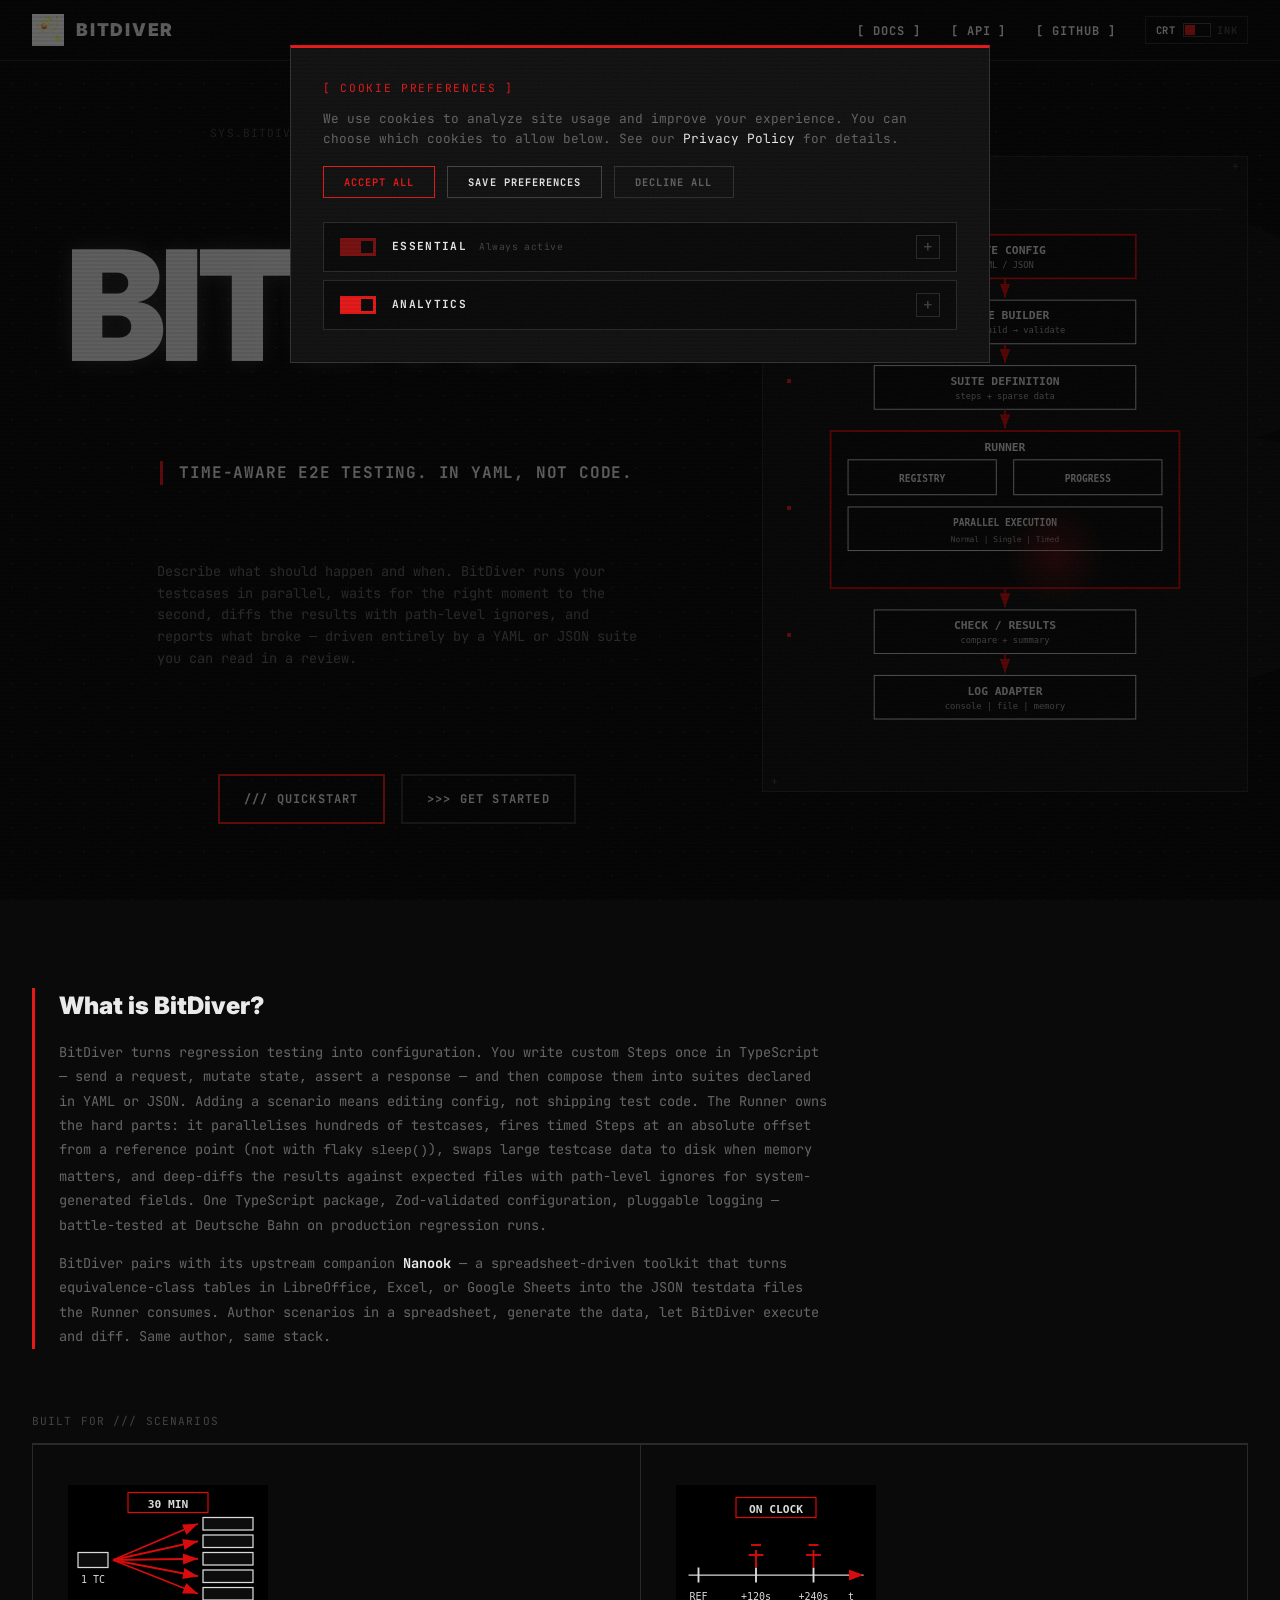
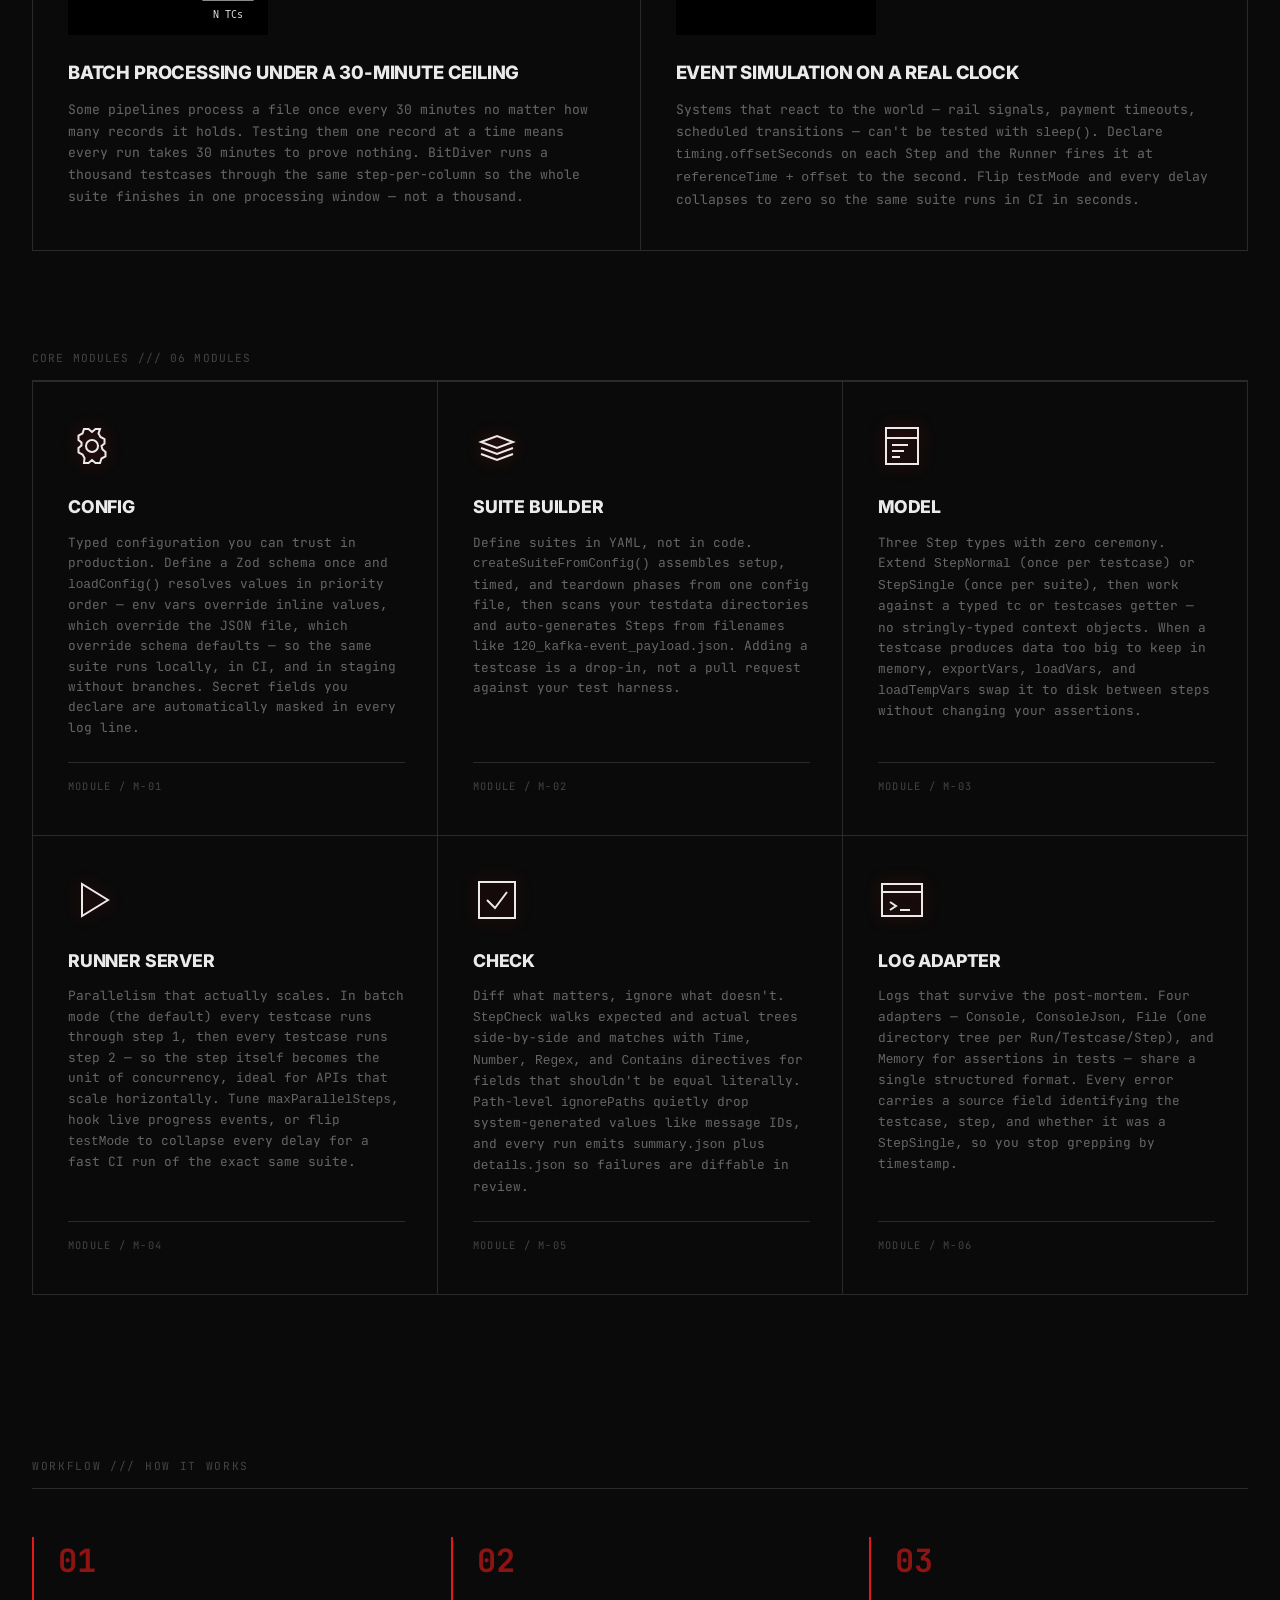
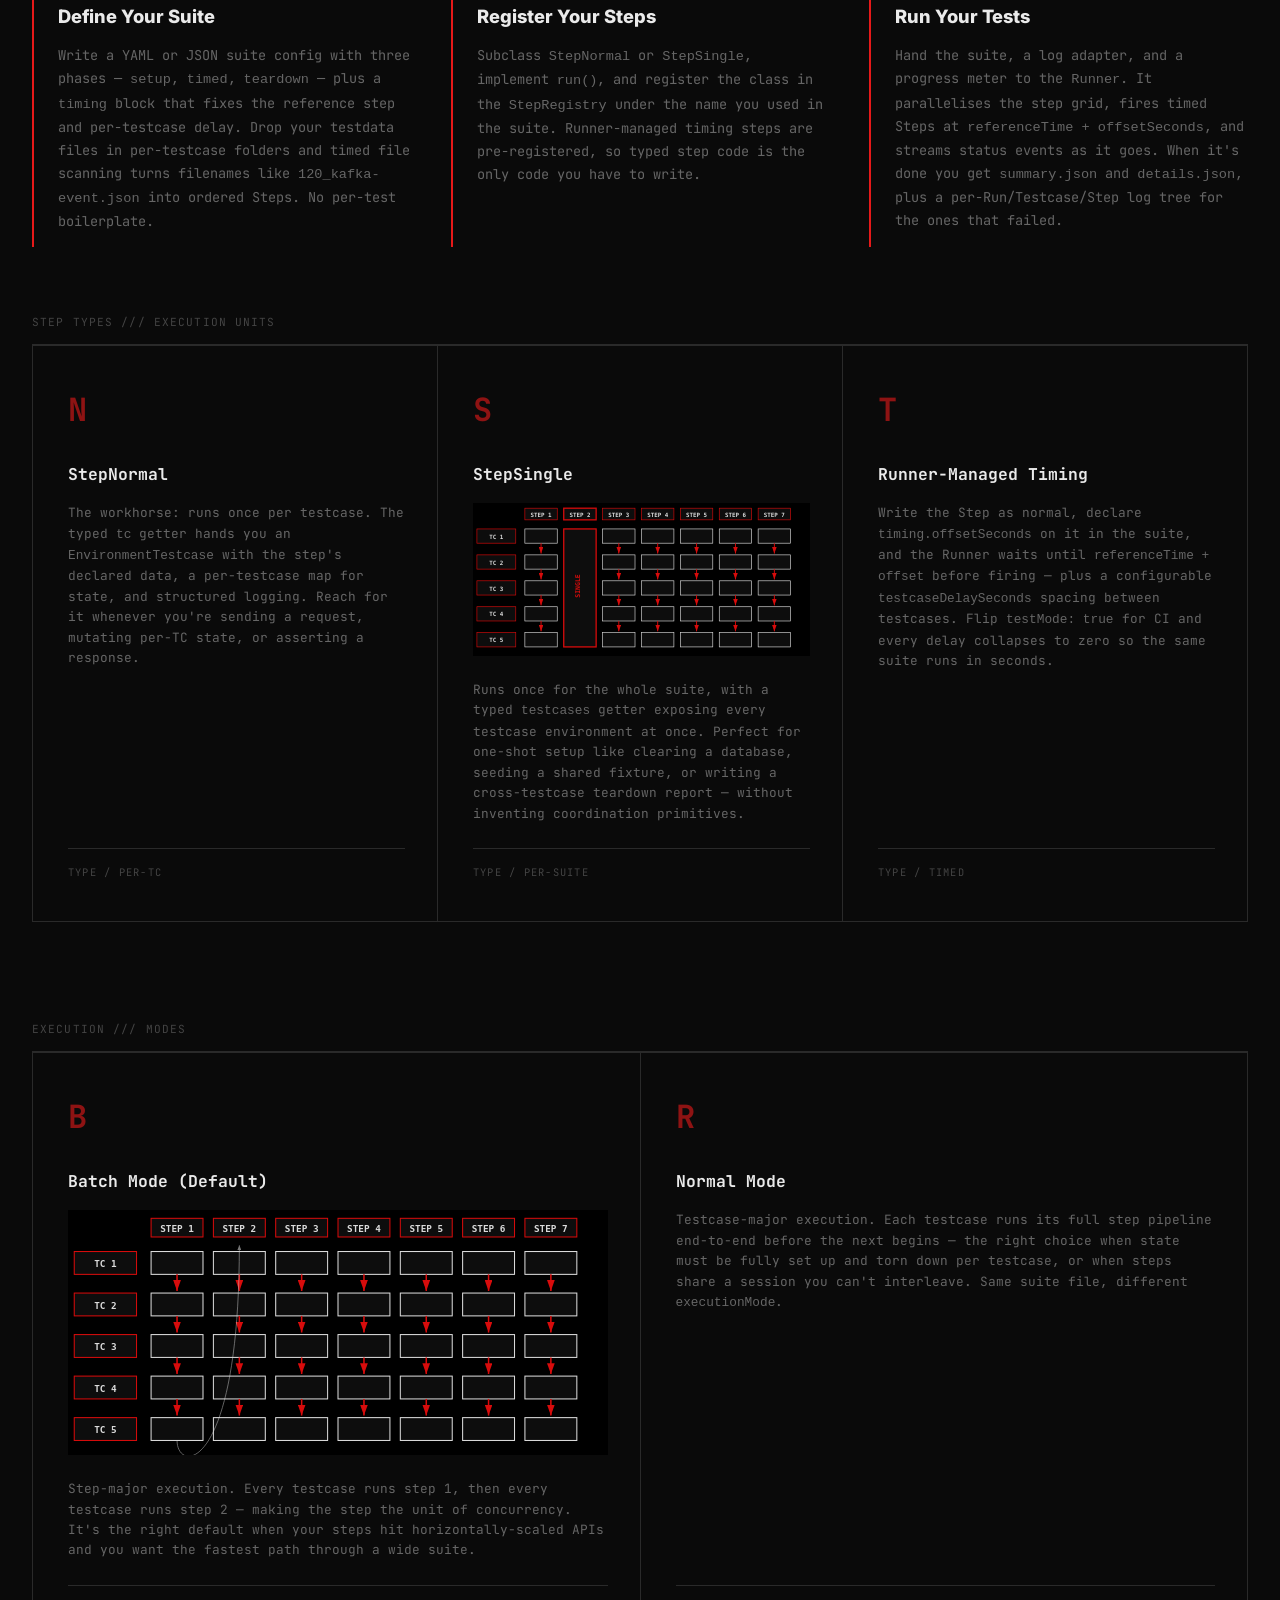
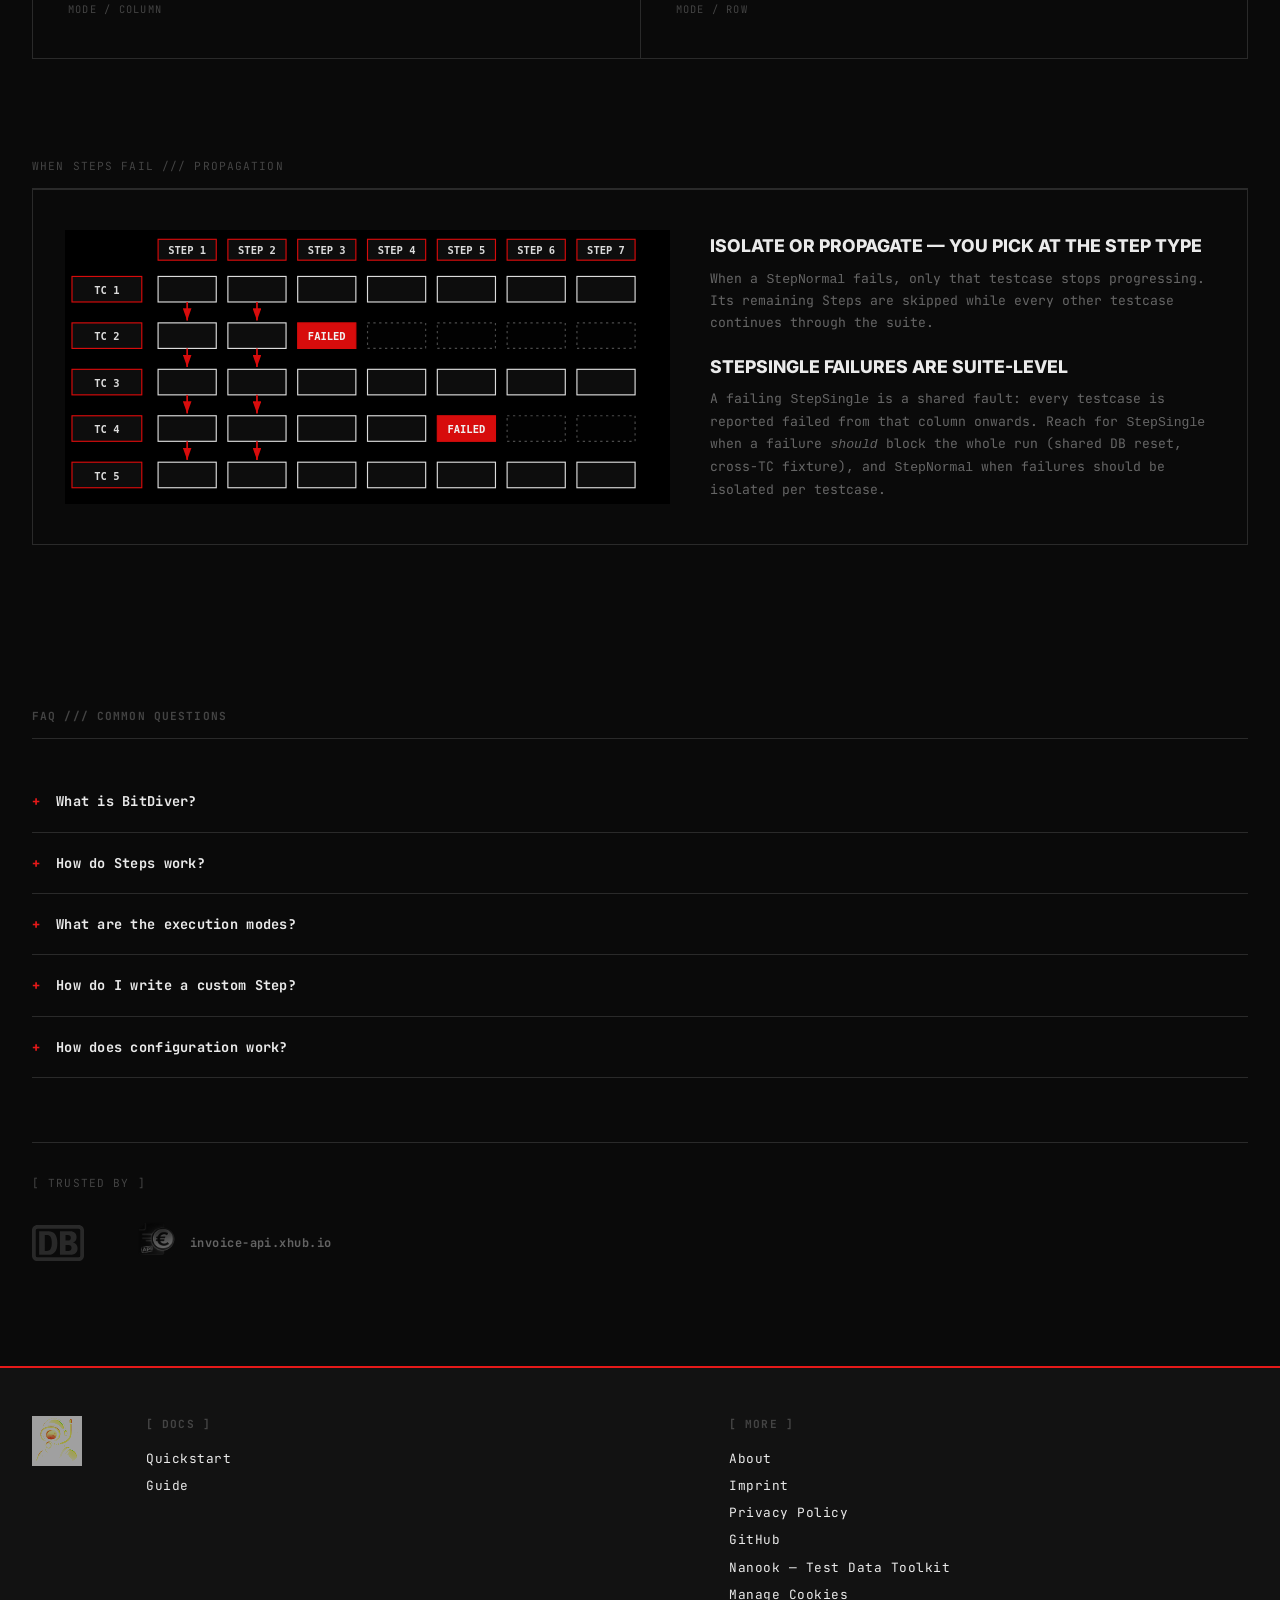
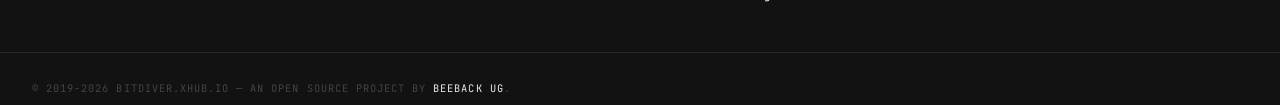
==== commit bb1c5d64: "feat: add Nanook integration and update related documentation" ====
--- a/index.html
+++ b/index.html
@@ -59,7 +59,14 @@
     "sameAs": [
       "https://github.com/xhubio/bitdiver-runner",
       "https://www.npmjs.com/package/@xhubio/bitdiver-runner"
-    ]
+    ],
+    "isRelatedTo": {
+      "@type": "SoftwareApplication",
+      "name": "Nanook",
+      "description": "A toolkit for test case and test data creation from spreadsheet equivalence-class tables.",
+      "url": "https://nanook.xhub.io",
+      "applicationCategory": "DeveloperApplication"
+    }
   }
   </script>
   <script type="application/ld+json">
@@ -224,6 +231,10 @@
         the results against expected files with path-level ignores for system-generated fields. One TypeScript
         package, Zod-validated configuration, pluggable logging &mdash; battle-tested at Deutsche Bahn on
         production regression runs.</p>
+      <p>BitDiver pairs with its upstream companion <a href="https://nanook.xhub.io" target="_blank"
+        rel="noopener"><strong>Nanook</strong></a> &mdash; a spreadsheet-driven toolkit that turns equivalence-class
+        tables in LibreOffice, Excel, or Google Sheets into the JSON testdata files the Runner consumes. Author
+        scenarios in a spreadsheet, generate the data, let BitDiver execute and diff. Same author, same stack.</p>
     </div>
   </section>
 
@@ -545,6 +556,7 @@
         <a href="/imprint.html">Imprint</a>
         <a href="/privacyPolicy.html">Privacy Policy</a>
         <a href="https://github.com/xhubio/bitdiver-runner">GitHub</a>
+        <a href="https://nanook.xhub.io" target="_blank" rel="noopener">Nanook &mdash; Test Data Toolkit</a>
         <a href="#" onclick="resetCookieConsent();return false;">Manage Cookies</a>
       </div>
     </div>
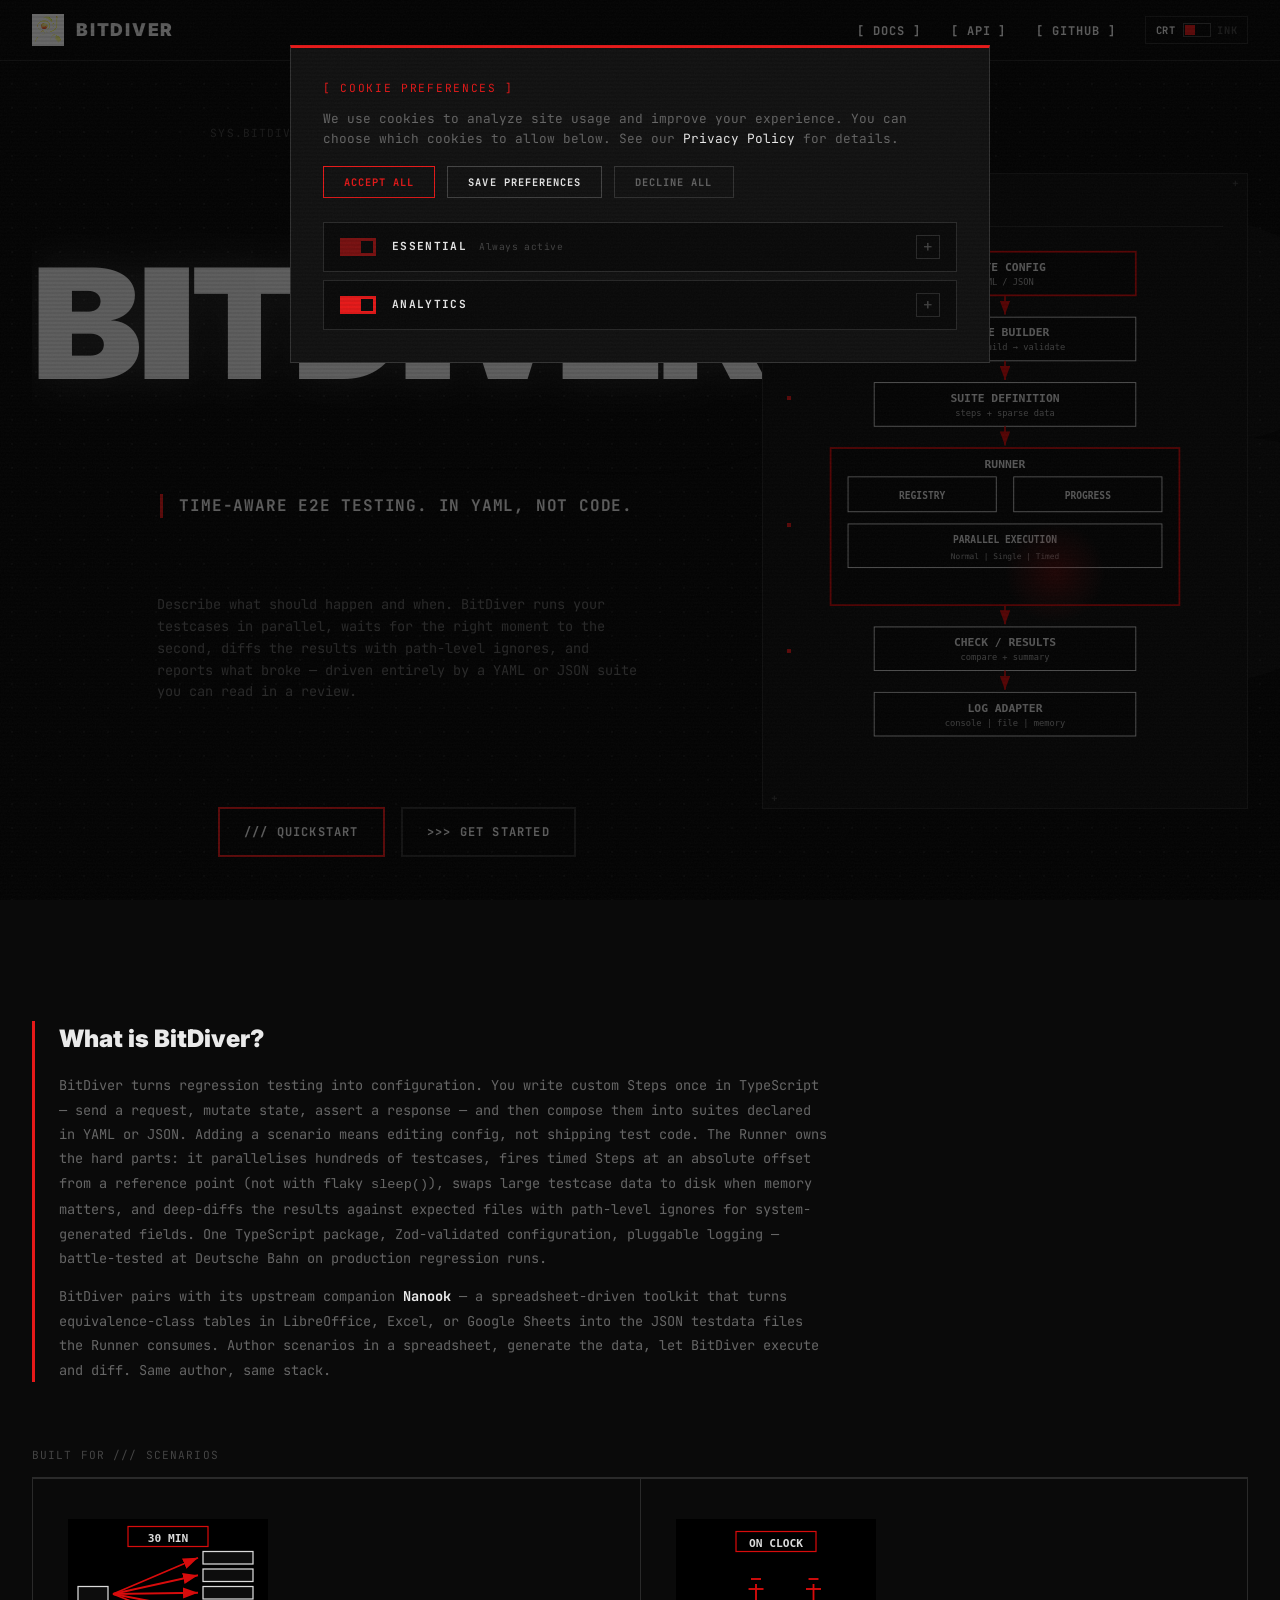
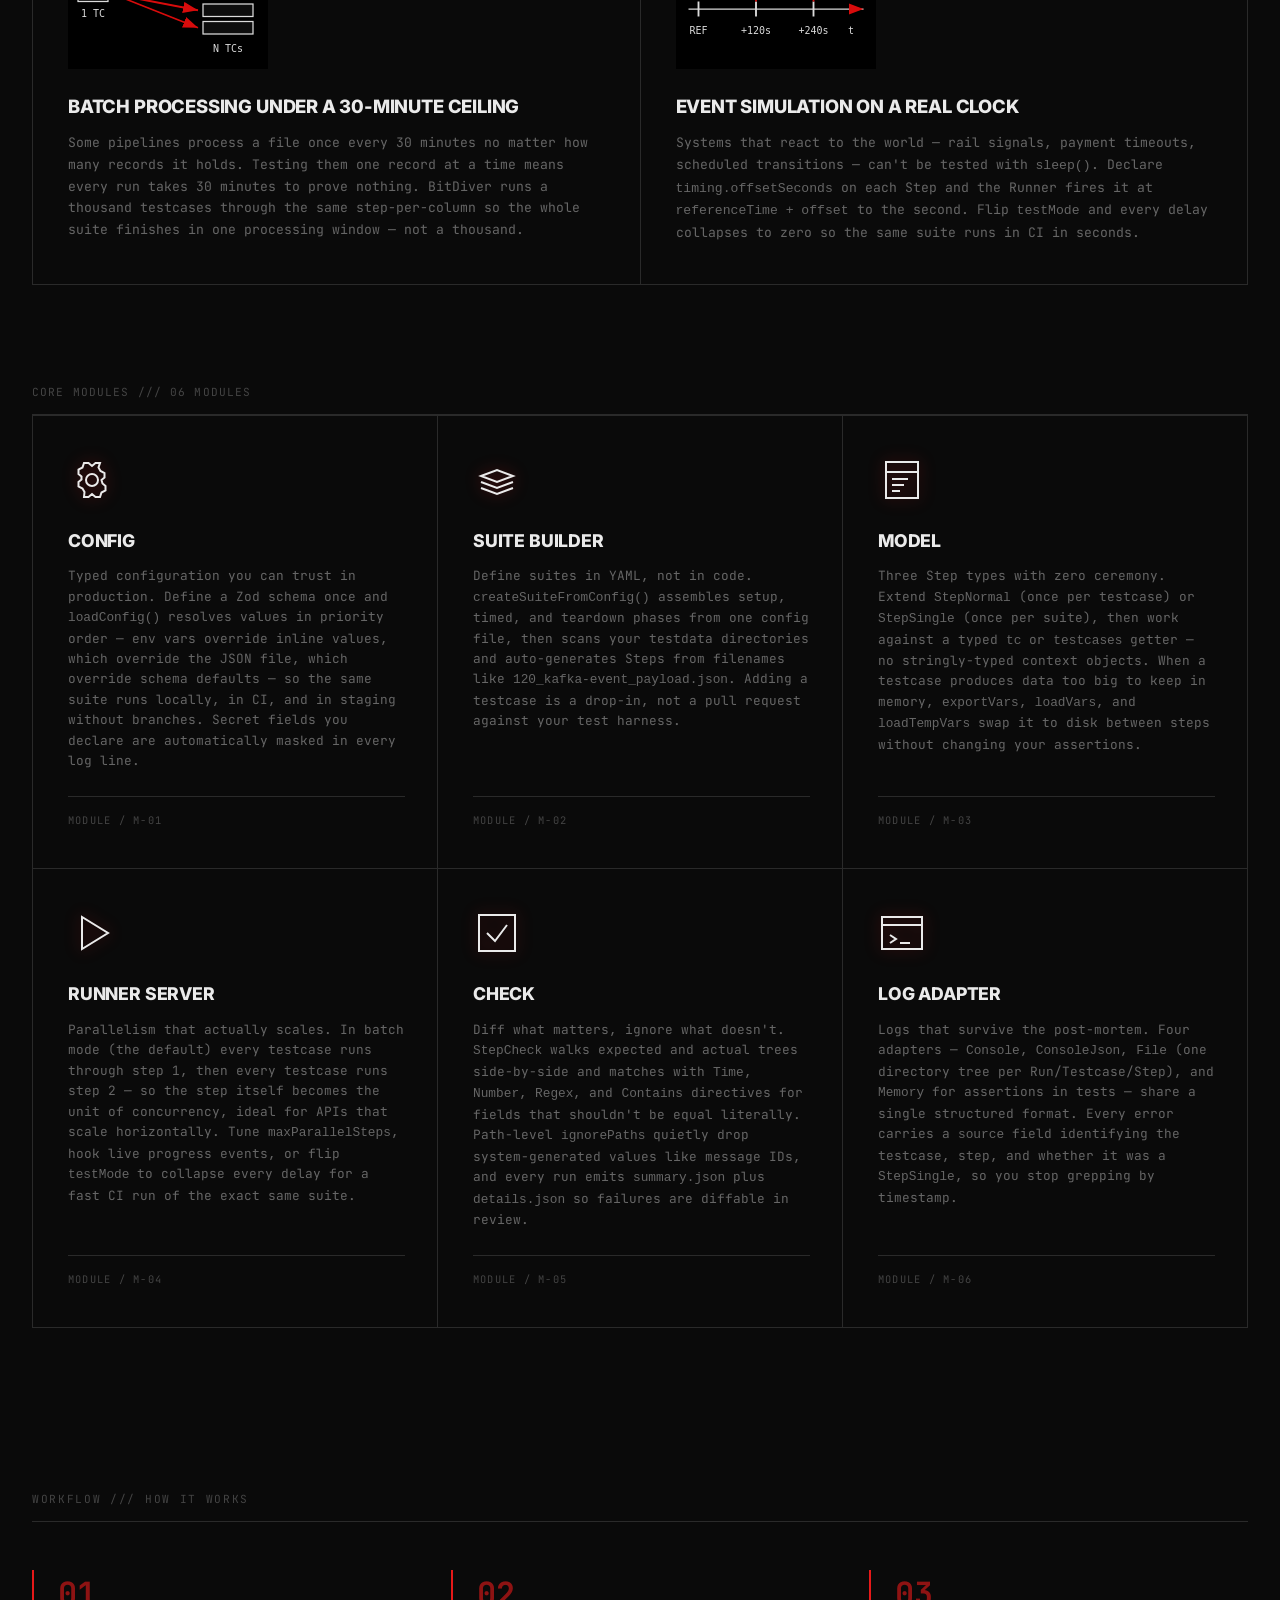
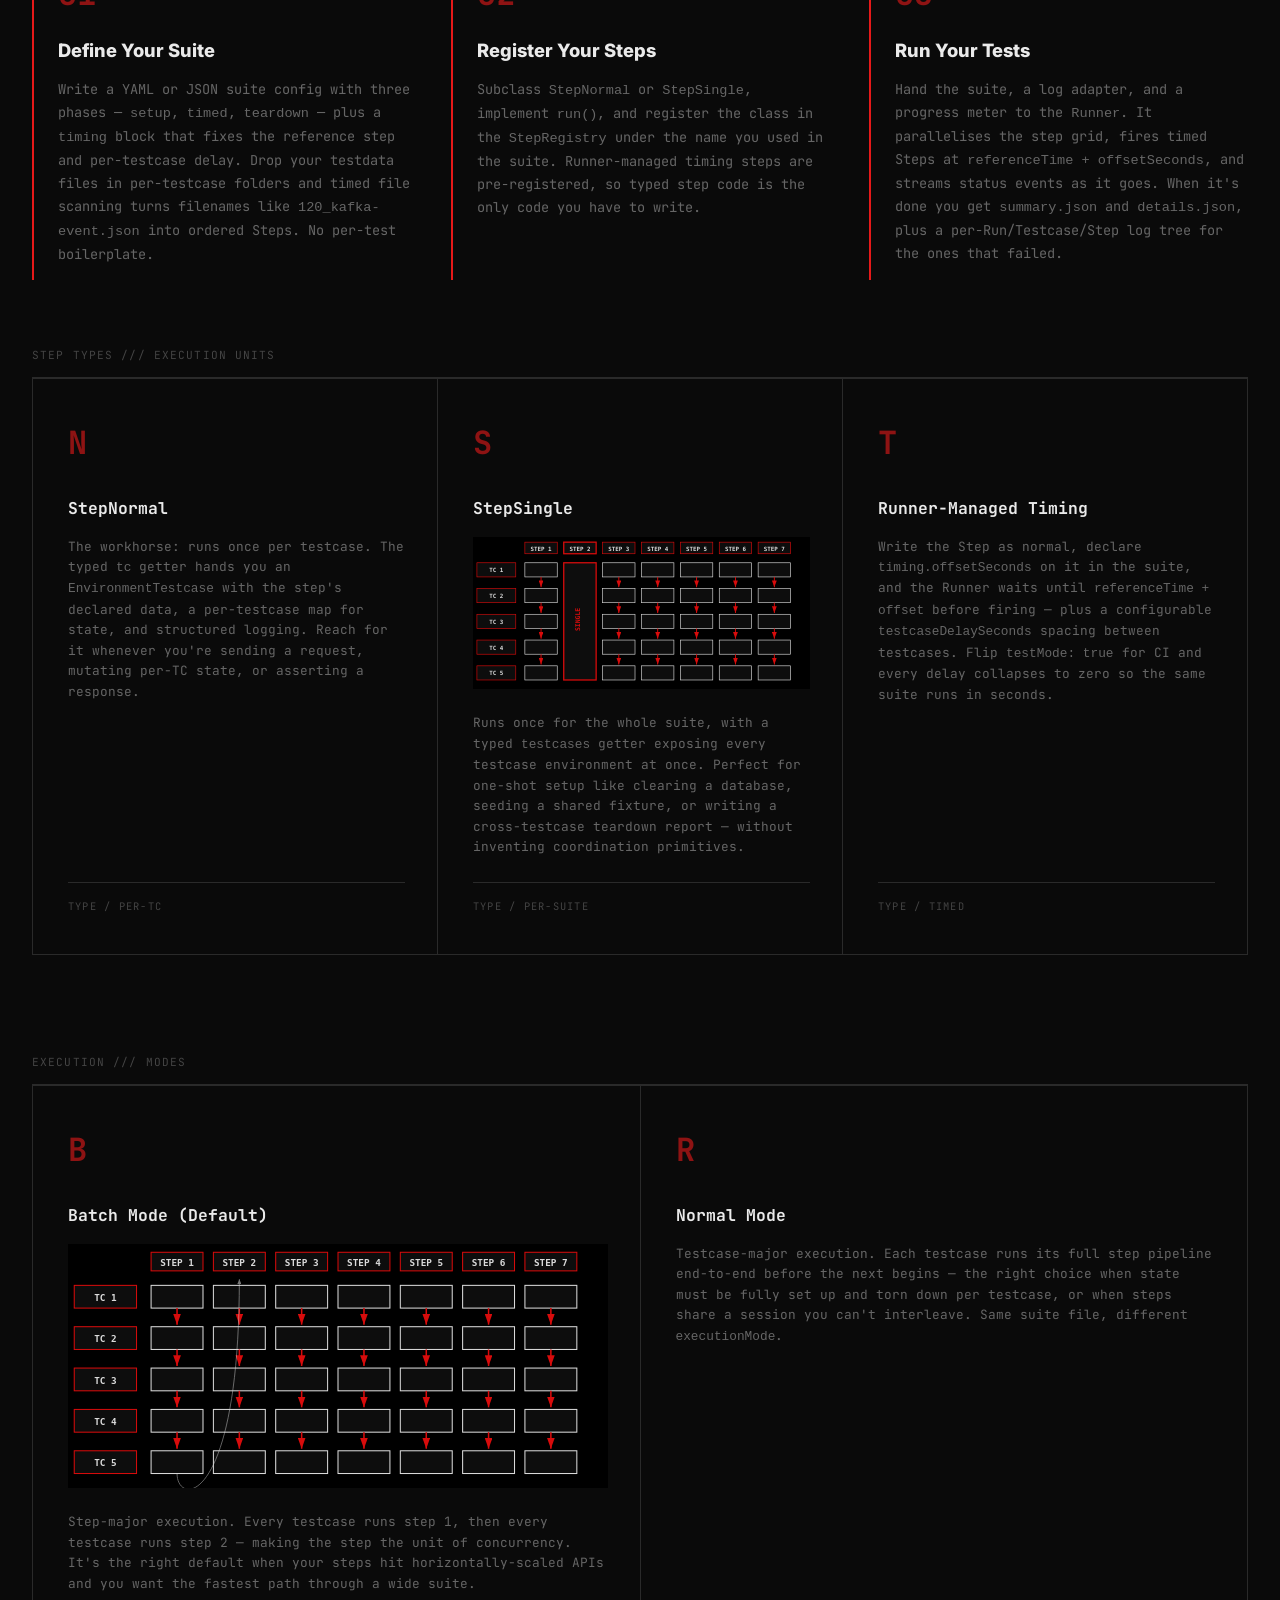
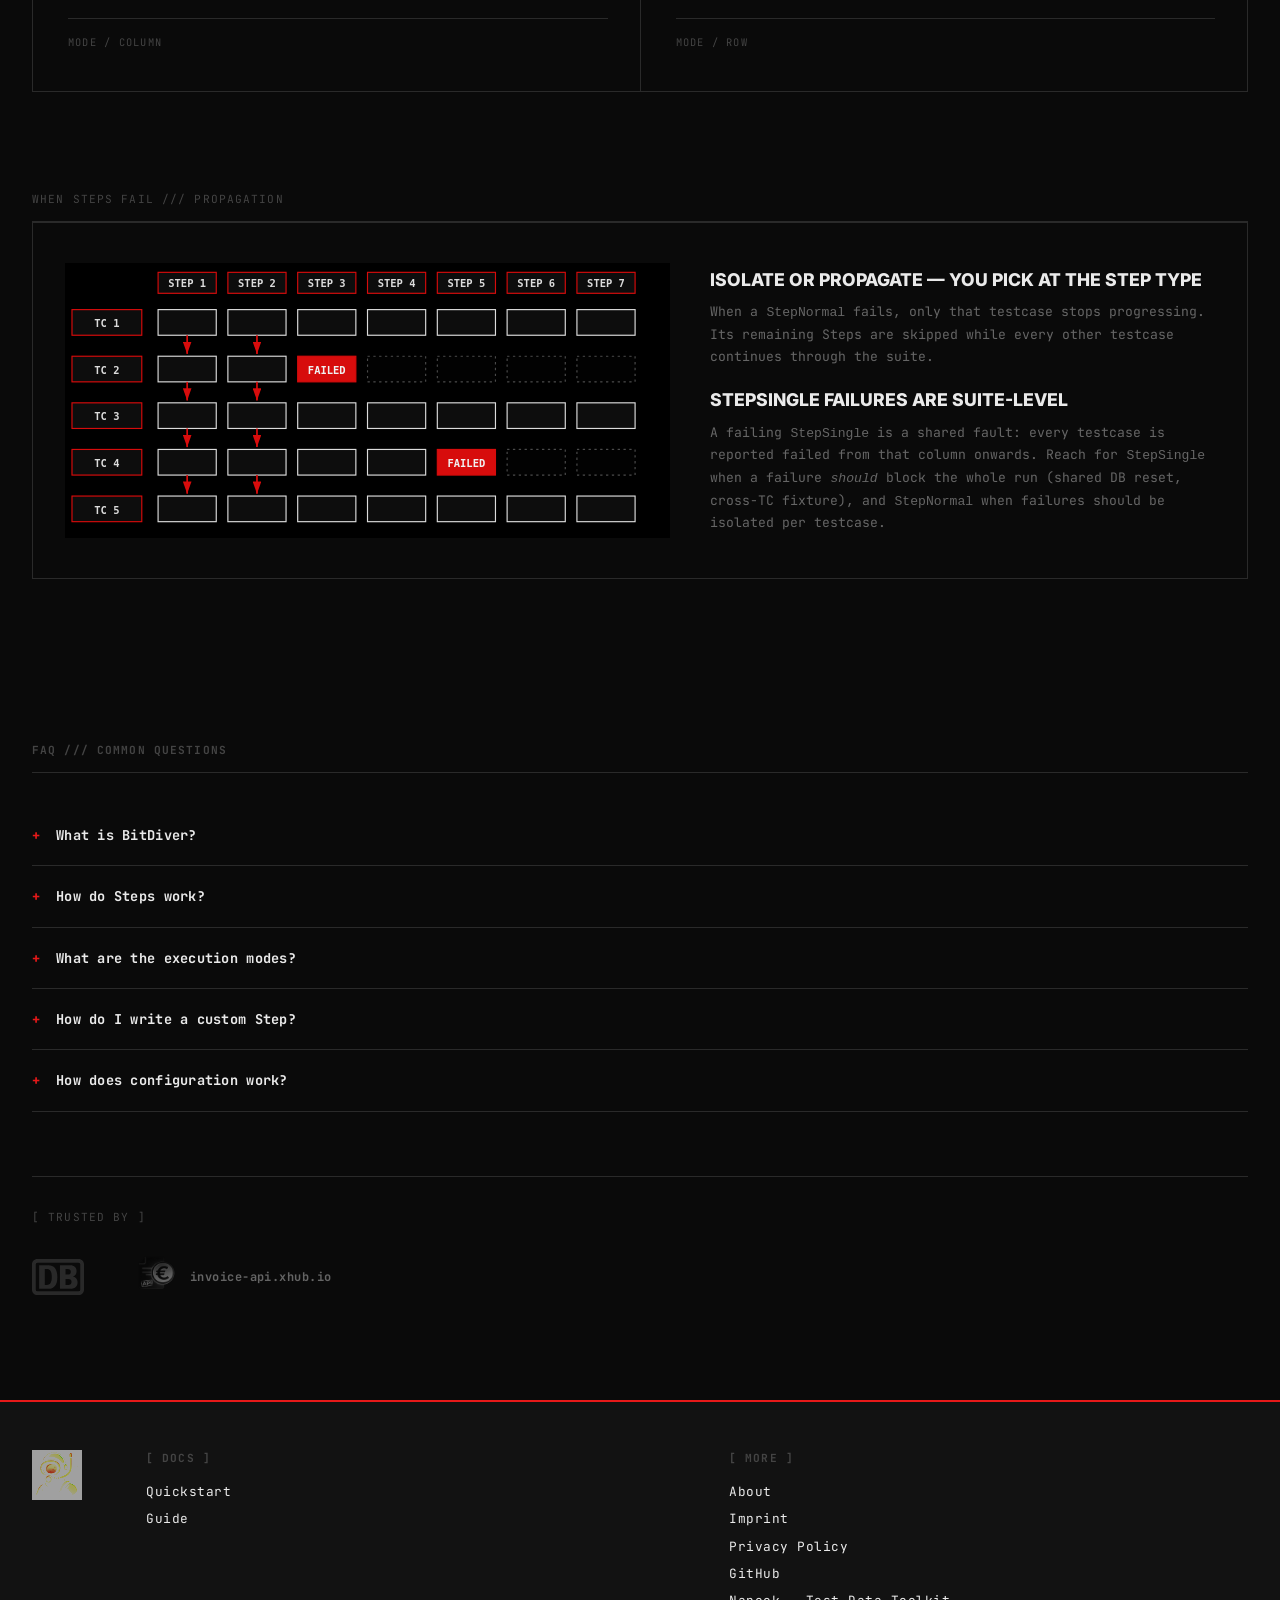
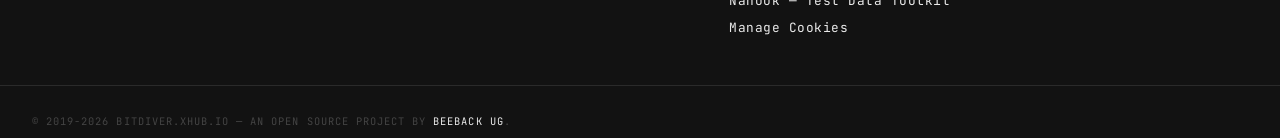
==== commit bb45566a: "feat: enhance hero section with SVG wordmark and update styles for improved visual effects" ====
--- a/index.html
+++ b/index.html
@@ -199,7 +199,21 @@
         <samp>SYS.BITDIVER // REV 3.0</samp>
         <samp>STATUS: OPERATIONAL</samp>
       </div>
-      <h1 class="hero-title">BitDiver</h1>
+      <h1 class="hero-title" aria-label="BitDiver">
+        <svg class="hero-wordmark" viewBox="0 0 476 110" role="img" aria-hidden="true" xmlns="http://www.w3.org/2000/svg">
+          <title>BitDiver</title>
+          <g font-family="'Inter', 'Helvetica Neue', Arial, sans-serif" font-weight="900" font-size="100" fill="currentColor">
+            <text x="0"   y="92" textLength="72" lengthAdjust="spacingAndGlyphs">B</text>
+            <text x="68"  y="92" textLength="40" lengthAdjust="spacingAndGlyphs">I</text>
+            <text x="104" y="92" textLength="70" lengthAdjust="spacingAndGlyphs">T</text>
+            <text x="170" y="92" textLength="72" lengthAdjust="spacingAndGlyphs">D</text>
+            <text x="238" y="92" textLength="40" lengthAdjust="spacingAndGlyphs">I</text>
+            <text x="274" y="92" textLength="72" lengthAdjust="spacingAndGlyphs">V</text>
+            <text x="342" y="92" textLength="70" lengthAdjust="spacingAndGlyphs">E</text>
+            <text x="408" y="92" textLength="72" lengthAdjust="spacingAndGlyphs">R</text>
+          </g>
+        </svg>
+      </h1>
       <p class="hero-tagline">Time-aware E2E testing. In YAML, not code.</p>
       <p class="hero-subtitle">Describe what should happen and when. BitDiver runs your testcases in parallel, waits for the right moment to the second, diffs the results with path-level ignores, and reports what broke &mdash; driven entirely by a YAML or JSON suite you can read in a review.</p>
       <div class="hero-actions">
--- a/css/brutalist.css
+++ b/css/brutalist.css
@@ -23,6 +23,7 @@
   --diagram-filter: brightness(0.9) contrast(1.1);
   --icon-filter: drop-shadow(0 0 8px rgba(230, 25, 25, 0.4));
   --hero-glow: 0 0 20px rgba(234, 234, 234, 0.15), 0 0 60px rgba(234, 234, 234, 0.05);
+  --hero-glow-filter: drop-shadow(0 0 20px rgba(234, 234, 234, 0.15)) drop-shadow(0 0 60px rgba(234, 234, 234, 0.05));
   --nav-hover-glow: 0 0 8px rgba(234, 234, 234, 0.2);
   --logo-invert: invert(1) brightness(2);
 }
@@ -47,6 +48,7 @@
   --diagram-filter: none;
   --icon-filter: drop-shadow(0 0 4px rgba(230, 25, 25, 0.2));
   --hero-glow: none;
+  --hero-glow-filter: none;
   --nav-hover-glow: none;
   --logo-invert: none;
 }
@@ -769,16 +771,23 @@
 }
 
 .hero-title {
-  font-family: var(--font-display);
-  font-weight: 900;
-  font-size: clamp(4rem, 12vw, 12rem);
-  line-height: 0.88;
-  letter-spacing: -0.04em;
-  text-transform: uppercase;
+  display: block;
+  align-self: stretch;
+  width: 100%;
   color: var(--fg-primary);
   margin: 0 0 1.5rem 0;
-  text-shadow: var(--hero-glow);
-  transition: text-shadow 0.3s ease;
+  line-height: 0;
+  font-size: 0;
+  transition: filter 0.3s ease;
+}
+
+.hero-wordmark {
+  display: block;
+  width: 100%;
+  max-width: min(100%, 62rem);
+  height: auto;
+  filter: var(--hero-glow-filter, none);
+  transition: filter 0.3s ease;
 }
 
 .hero-tagline {
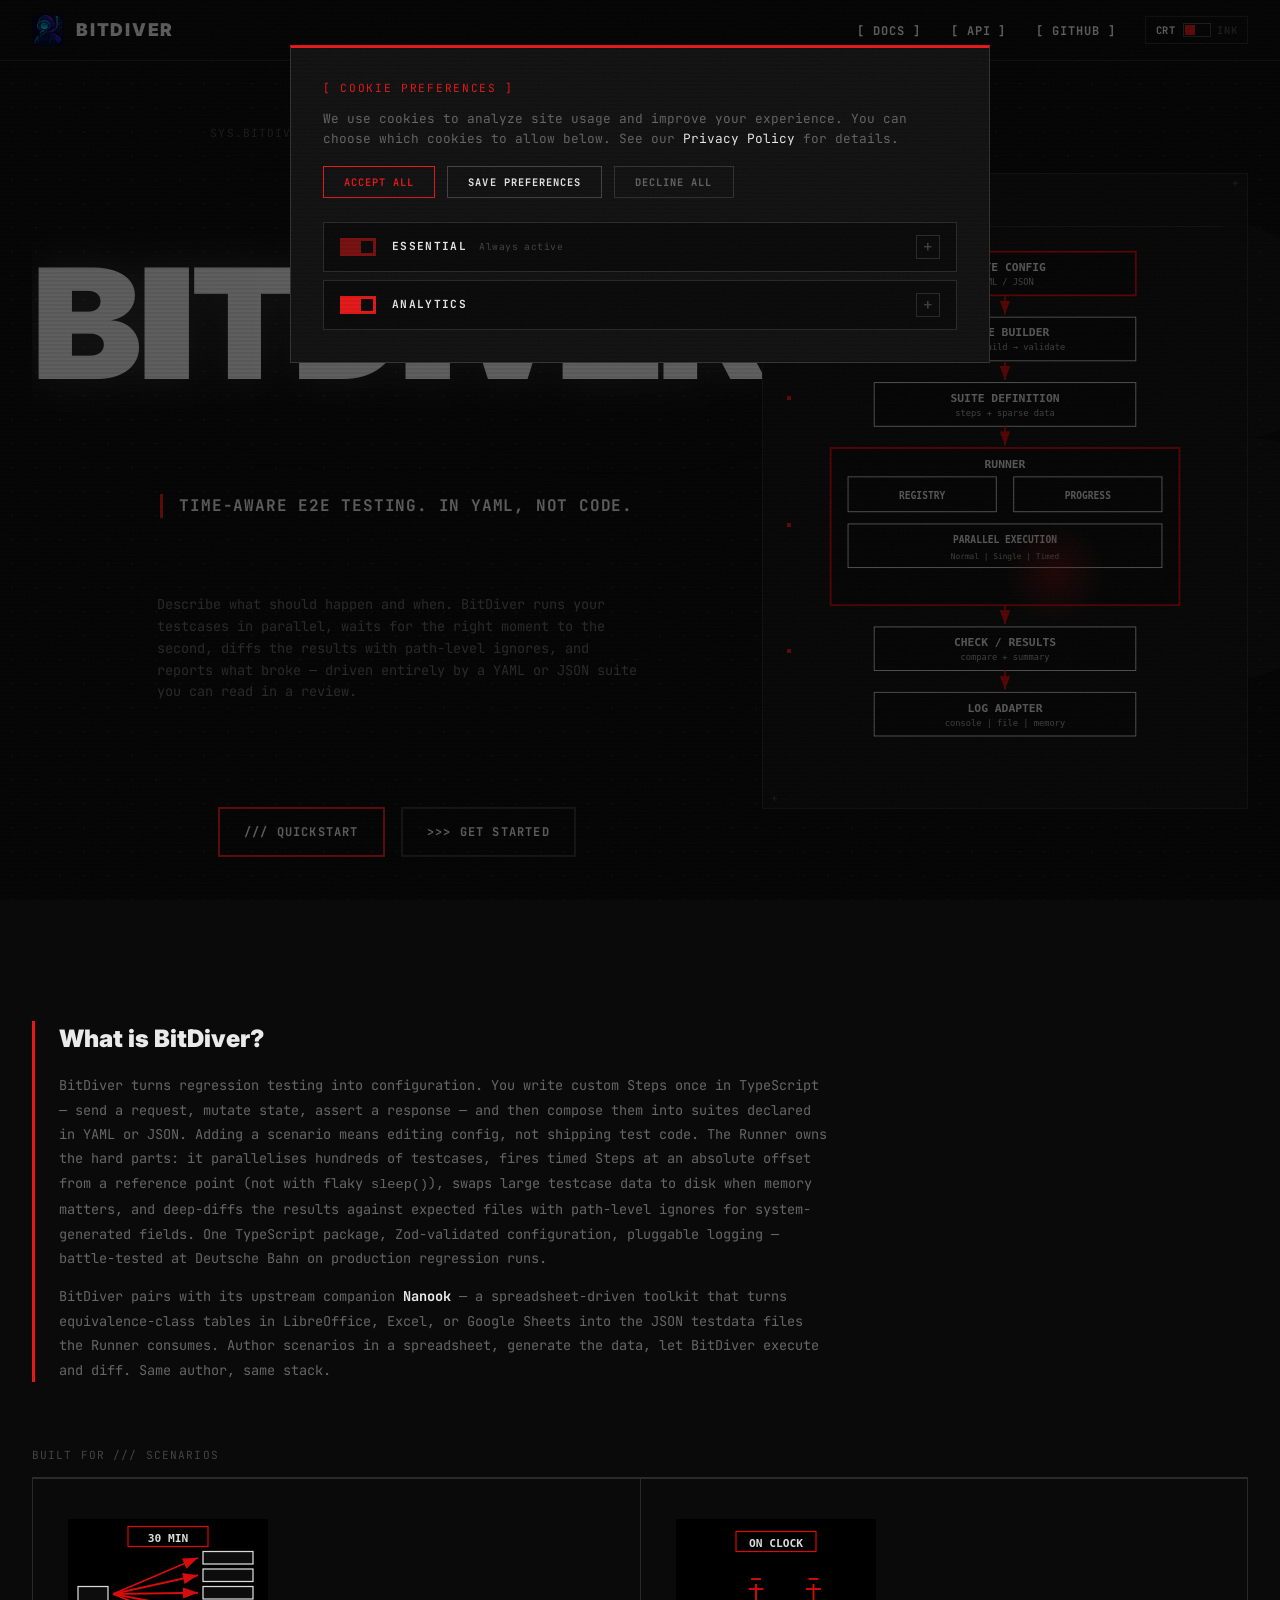
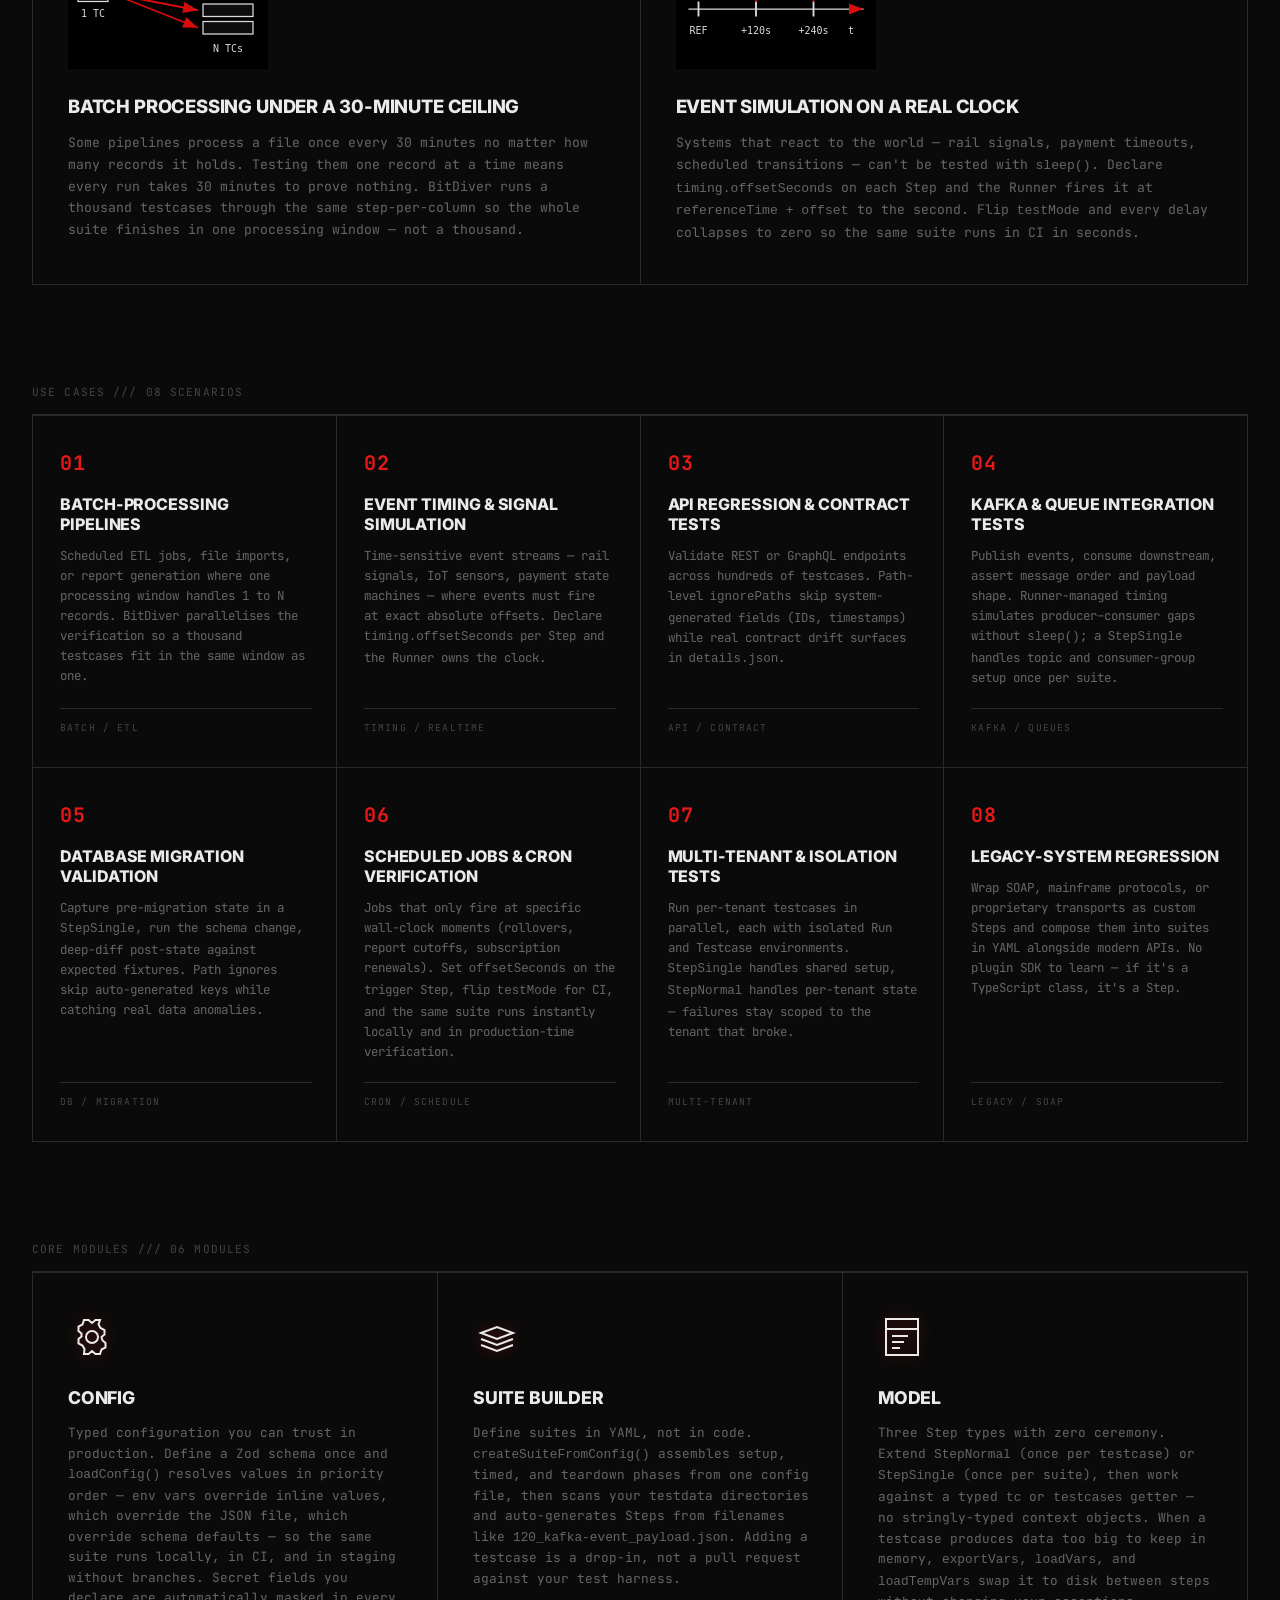
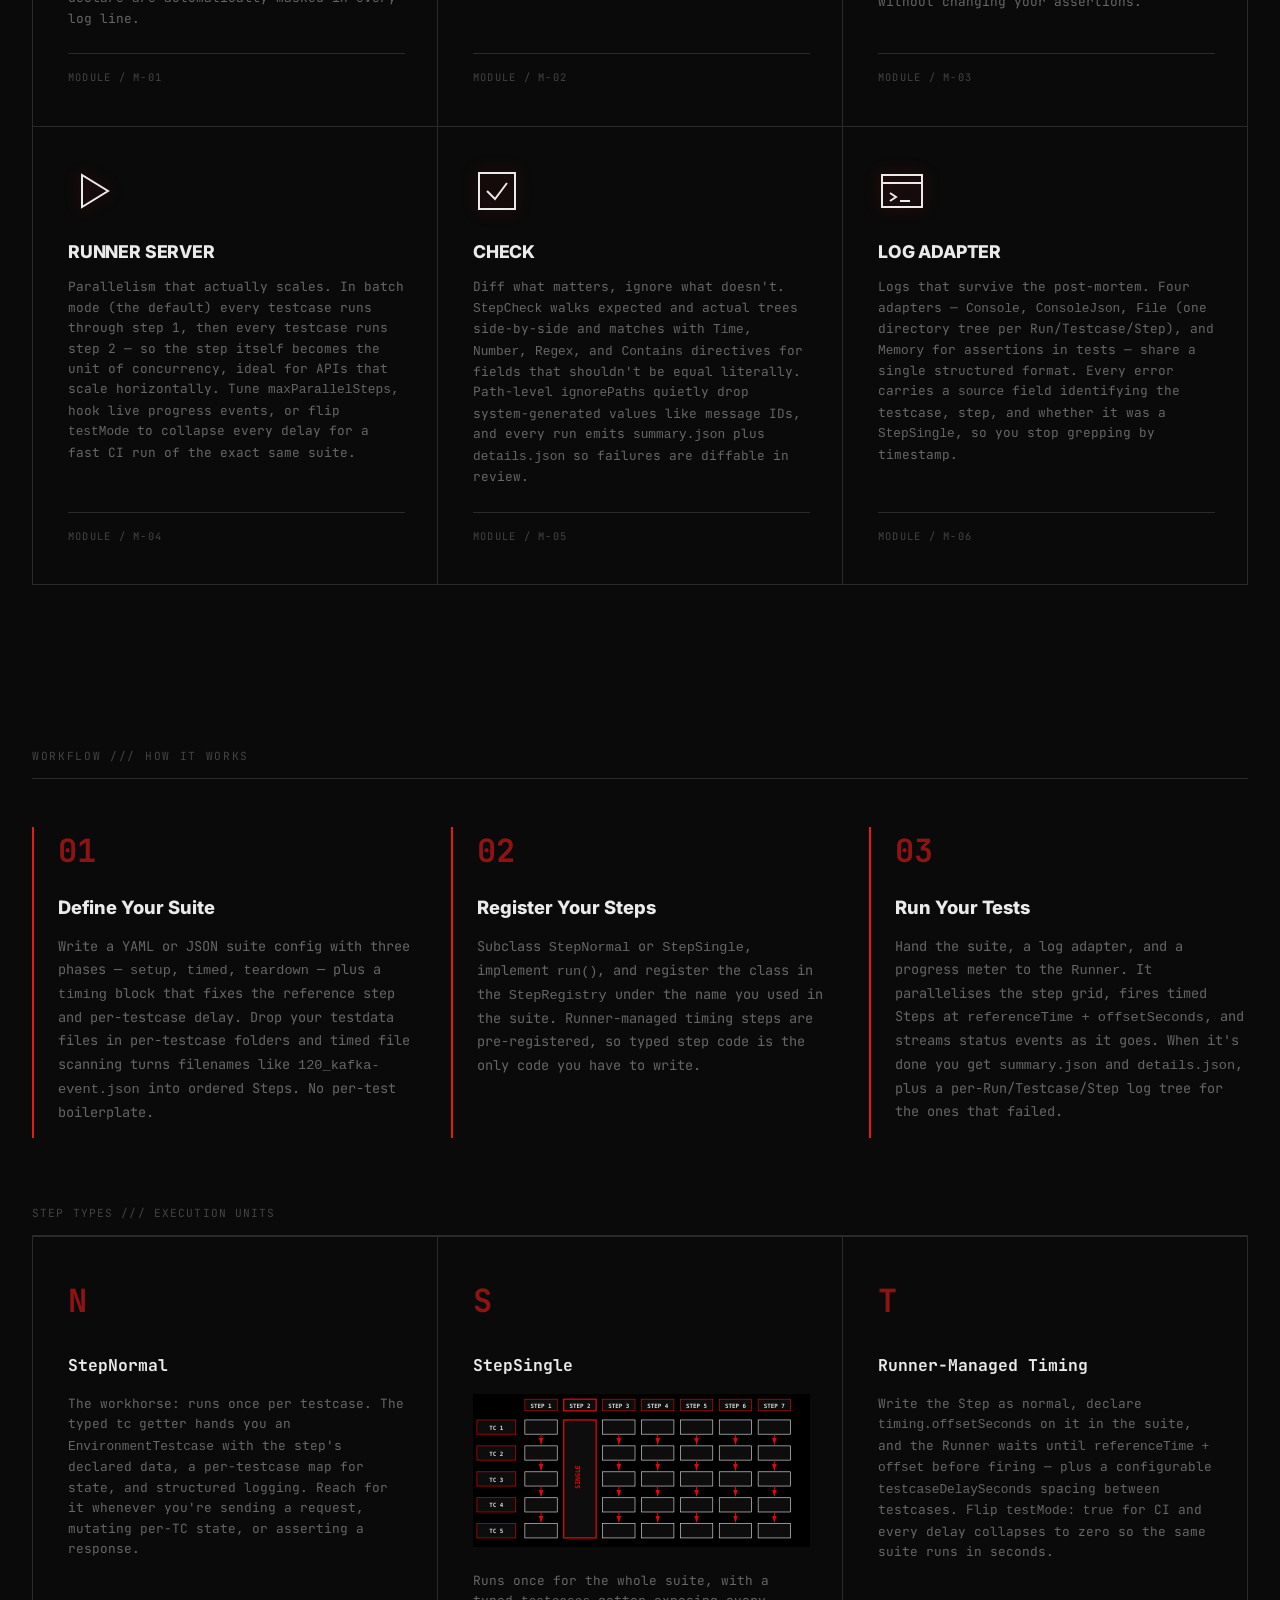
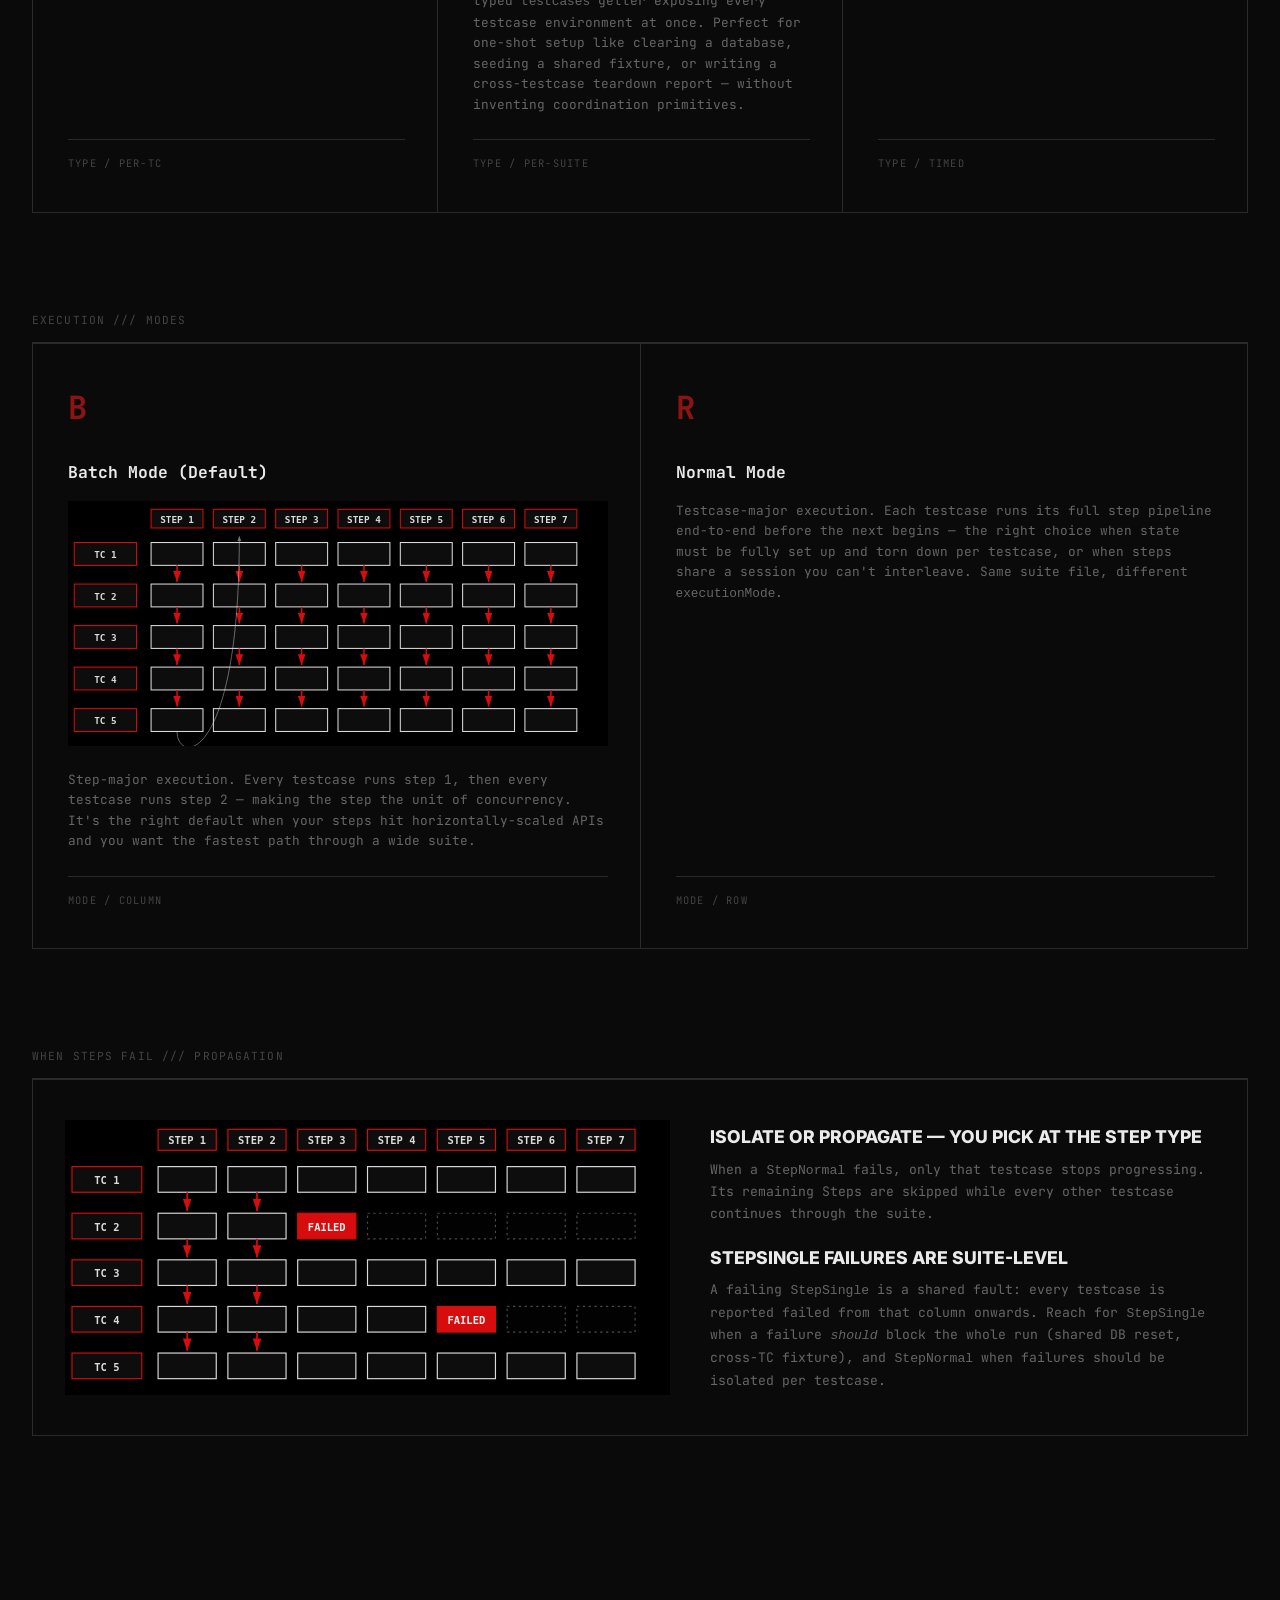
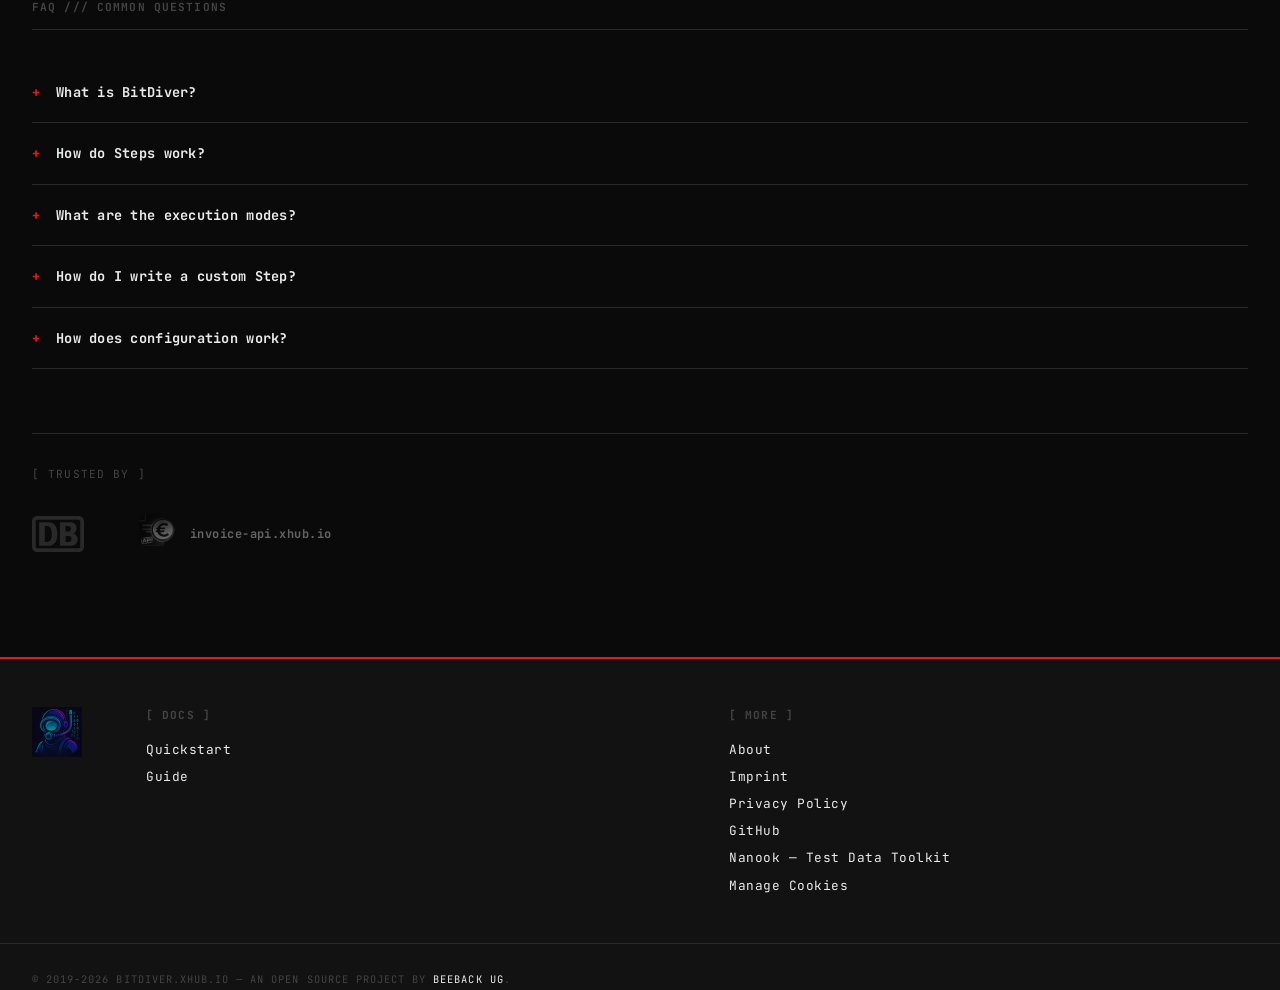
==== commit 01a17aba: "feat: add use cases section with detailed scenario cards and corresponding styles" ====
--- a/index.html
+++ b/index.html
@@ -282,6 +282,78 @@
     </div>
   </section>
 
+  <!-- USE CASES -->
+  <section class="use-cases">
+    <div class="use-cases-header">
+      <samp>USE CASES /// 08 SCENARIOS</samp>
+      <hr />
+    </div>
+    <div class="use-cases-grid">
+      <article class="use-case-card">
+        <samp class="use-case-id">01</samp>
+        <h3>Batch-processing pipelines</h3>
+        <p>Scheduled ETL jobs, file imports, or report generation where one processing window handles 1&nbsp;to&nbsp;N
+          records. BitDiver parallelises the verification so a thousand testcases fit in the same window as one.</p>
+        <samp class="feature-id">BATCH / ETL</samp>
+      </article>
+      <article class="use-case-card">
+        <samp class="use-case-id">02</samp>
+        <h3>Event timing &amp; signal simulation</h3>
+        <p>Time-sensitive event streams &mdash; rail signals, IoT sensors, payment state machines &mdash; where
+          events must fire at exact absolute offsets. Declare <code>timing.offsetSeconds</code> per Step and the
+          Runner owns the clock.</p>
+        <samp class="feature-id">TIMING / REALTIME</samp>
+      </article>
+      <article class="use-case-card">
+        <samp class="use-case-id">03</samp>
+        <h3>API regression &amp; contract tests</h3>
+        <p>Validate REST or GraphQL endpoints across hundreds of testcases. Path-level
+          <code>ignorePaths</code> skip system-generated fields (IDs, timestamps) while real contract drift surfaces
+          in <code>details.json</code>.</p>
+        <samp class="feature-id">API / CONTRACT</samp>
+      </article>
+      <article class="use-case-card">
+        <samp class="use-case-id">04</samp>
+        <h3>Kafka &amp; queue integration tests</h3>
+        <p>Publish events, consume downstream, assert message order and payload shape. Runner-managed timing
+          simulates producer&ndash;consumer gaps without <code>sleep()</code>; a <code>StepSingle</code> handles
+          topic and consumer-group setup once per suite.</p>
+        <samp class="feature-id">KAFKA / QUEUES</samp>
+      </article>
+      <article class="use-case-card">
+        <samp class="use-case-id">05</samp>
+        <h3>Database migration validation</h3>
+        <p>Capture pre-migration state in a <code>StepSingle</code>, run the schema change, deep-diff post-state
+          against expected fixtures. Path ignores skip auto-generated keys while catching real data anomalies.</p>
+        <samp class="feature-id">DB / MIGRATION</samp>
+      </article>
+      <article class="use-case-card">
+        <samp class="use-case-id">06</samp>
+        <h3>Scheduled jobs &amp; cron verification</h3>
+        <p>Jobs that only fire at specific wall-clock moments (rollovers, report cutoffs, subscription renewals).
+          Set <code>offsetSeconds</code> on the trigger Step, flip <code>testMode</code> for CI, and the same
+          suite runs instantly locally and in production-time verification.</p>
+        <samp class="feature-id">CRON / SCHEDULE</samp>
+      </article>
+      <article class="use-case-card">
+        <samp class="use-case-id">07</samp>
+        <h3>Multi-tenant &amp; isolation tests</h3>
+        <p>Run per-tenant testcases in parallel, each with isolated Run and Testcase environments.
+          <code>StepSingle</code> handles shared setup, <code>StepNormal</code> handles per-tenant state &mdash;
+          failures stay scoped to the tenant that broke.</p>
+        <samp class="feature-id">MULTI-TENANT</samp>
+      </article>
+      <article class="use-case-card">
+        <samp class="use-case-id">08</samp>
+        <h3>Legacy-system regression</h3>
+        <p>Wrap SOAP, mainframe protocols, or proprietary transports as custom Steps and compose them into suites in
+          YAML alongside modern APIs. No plugin SDK to learn &mdash; if it&#39;s a TypeScript class, it&#39;s a
+          Step.</p>
+        <samp class="feature-id">LEGACY / SOAP</samp>
+      </article>
+    </div>
+  </section>
+
   <!-- CORE MODULES -->
   <section class="features">
     <div class="features-header">
--- a/css/brutalist.css
+++ b/css/brutalist.css
@@ -25,7 +25,7 @@
   --hero-glow: 0 0 20px rgba(234, 234, 234, 0.15), 0 0 60px rgba(234, 234, 234, 0.05);
   --hero-glow-filter: drop-shadow(0 0 20px rgba(234, 234, 234, 0.15)) drop-shadow(0 0 60px rgba(234, 234, 234, 0.05));
   --nav-hover-glow: 0 0 8px rgba(234, 234, 234, 0.2);
-  --logo-invert: invert(1) brightness(2);
+  --logo-invert: none;
 }
 
 /* ============================================================
@@ -1667,6 +1667,97 @@
 }
 
 /* ============================================================
+   USE CASES — 8 scenario cards
+   ============================================================ */
+.use-cases {
+  max-width: 1400px;
+  margin: 0 auto;
+  padding: 0 2rem 6rem;
+}
+
+.use-cases-header {
+  margin-bottom: 0;
+}
+
+.use-cases-header samp {
+  font-family: var(--font-mono);
+  font-size: 0.7rem;
+  letter-spacing: 0.1em;
+  color: var(--fg-dim);
+  text-transform: uppercase;
+}
+
+.use-cases-header hr {
+  border: none;
+  border-top: 1px solid var(--border-color);
+  margin: 0.75rem 0 0 0;
+}
+
+.use-cases-grid {
+  display: grid;
+  grid-template-columns: repeat(4, 1fr);
+  gap: 1px;
+  background-color: var(--border-color);
+  border: 1px solid var(--border-color);
+  transition: background-color 0.3s ease, border-color 0.3s ease;
+}
+
+.use-case-card {
+  background-color: var(--bg-primary);
+  padding: 2rem 1.5rem;
+  display: flex;
+  flex-direction: column;
+  position: relative;
+  border-left: 3px solid transparent;
+  transition: background-color 0.3s ease, border-left-color 0.3s ease;
+}
+
+.use-case-card:hover {
+  background-color: var(--bg-secondary);
+  border-left-color: var(--accent-red);
+}
+
+.use-case-id {
+  font-family: var(--font-mono);
+  font-size: 1.25rem;
+  font-weight: 700;
+  color: var(--accent-red);
+  margin-bottom: 1rem;
+  letter-spacing: 0.05em;
+}
+
+.use-case-card h3 {
+  font-family: var(--font-display);
+  font-weight: 800;
+  font-size: 1rem;
+  line-height: 1.25;
+  letter-spacing: -0.005em;
+  color: var(--fg-primary);
+  margin: 0 0 0.75rem 0;
+  text-transform: uppercase;
+}
+
+.use-case-card p {
+  font-family: var(--font-mono);
+  font-size: 0.78rem;
+  line-height: 1.6;
+  color: var(--fg-secondary);
+  margin: 0 0 1.25rem 0;
+  flex: 1;
+}
+
+.use-case-card .feature-id {
+  font-family: var(--font-mono);
+  font-size: 0.6rem;
+  letter-spacing: 0.12em;
+  color: var(--fg-dim);
+  text-transform: uppercase;
+  border-top: 1px solid var(--border-color);
+  padding-top: 0.75rem;
+  margin-top: auto;
+}
+
+/* ============================================================
    EXECUTION DIAGRAMS — inline into Execution Modes & Step Types
    ============================================================ */
 .execution-mode-diagram,
@@ -1786,6 +1877,10 @@
     grid-template-columns: 1fr;
     gap: 1.75rem;
   }
+
+  .use-cases-grid {
+    grid-template-columns: repeat(2, 1fr);
+  }
 }
 
 @media (max-width: 640px) {
@@ -1896,6 +1991,18 @@
 
   .built-for-card {
     padding: 2rem 1.5rem;
+  }
+
+  .use-cases {
+    padding: 0 1rem 4rem;
+  }
+
+  .use-cases-grid {
+    grid-template-columns: 1fr;
+  }
+
+  .use-case-card {
+    padding: 1.75rem 1.5rem;
   }
 
   .failure-prop {
